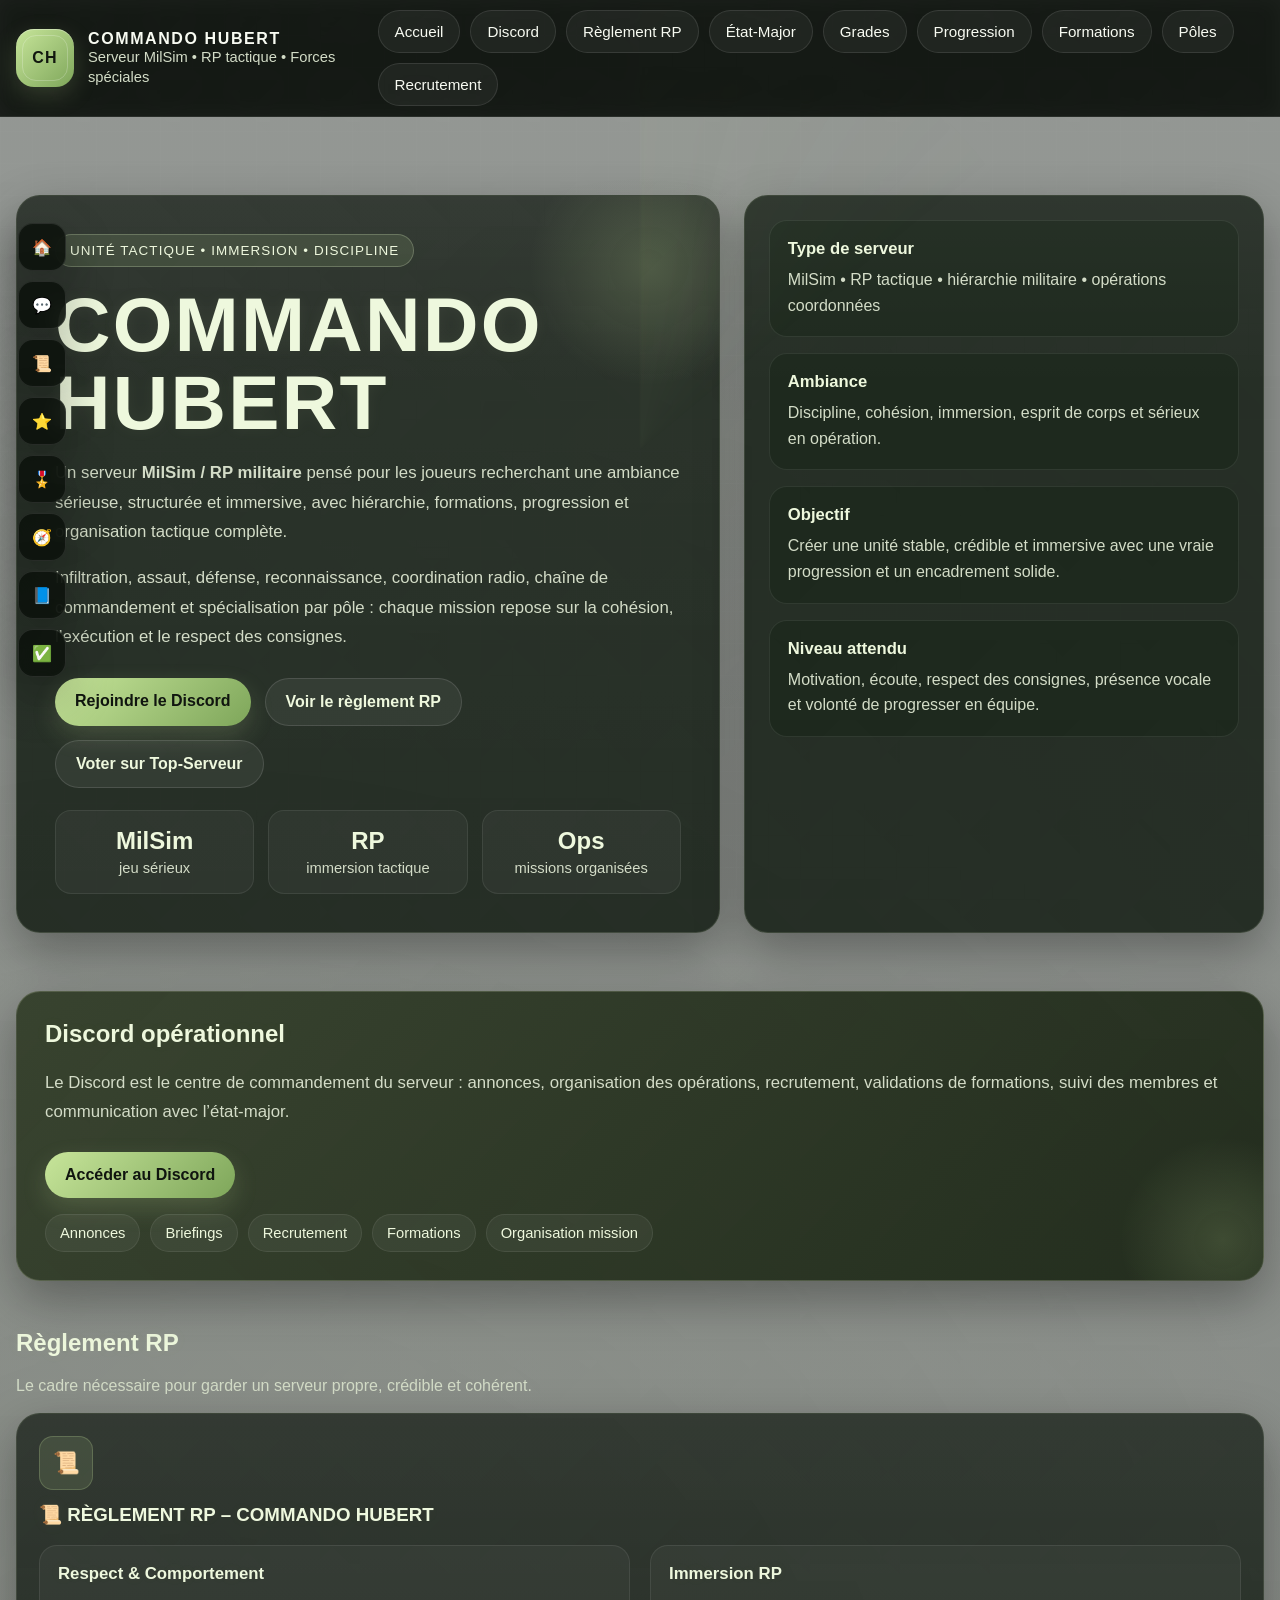
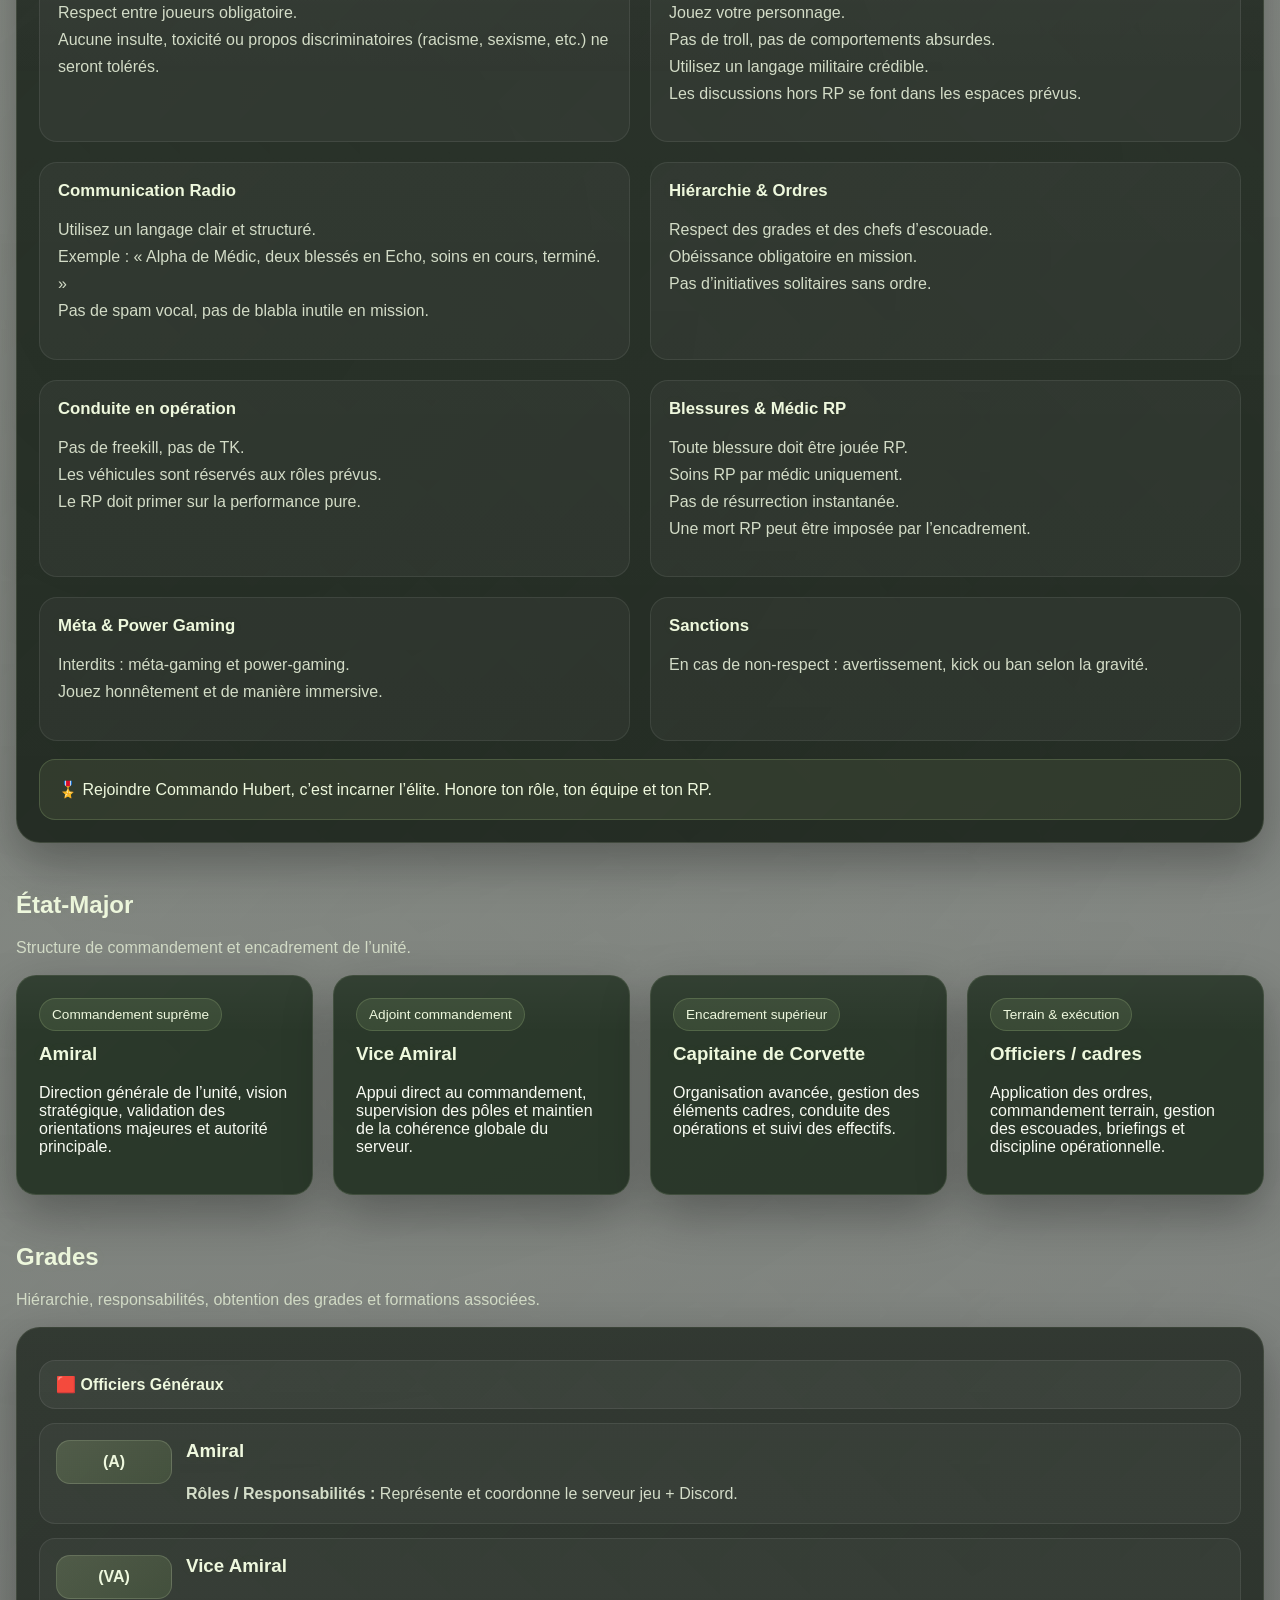
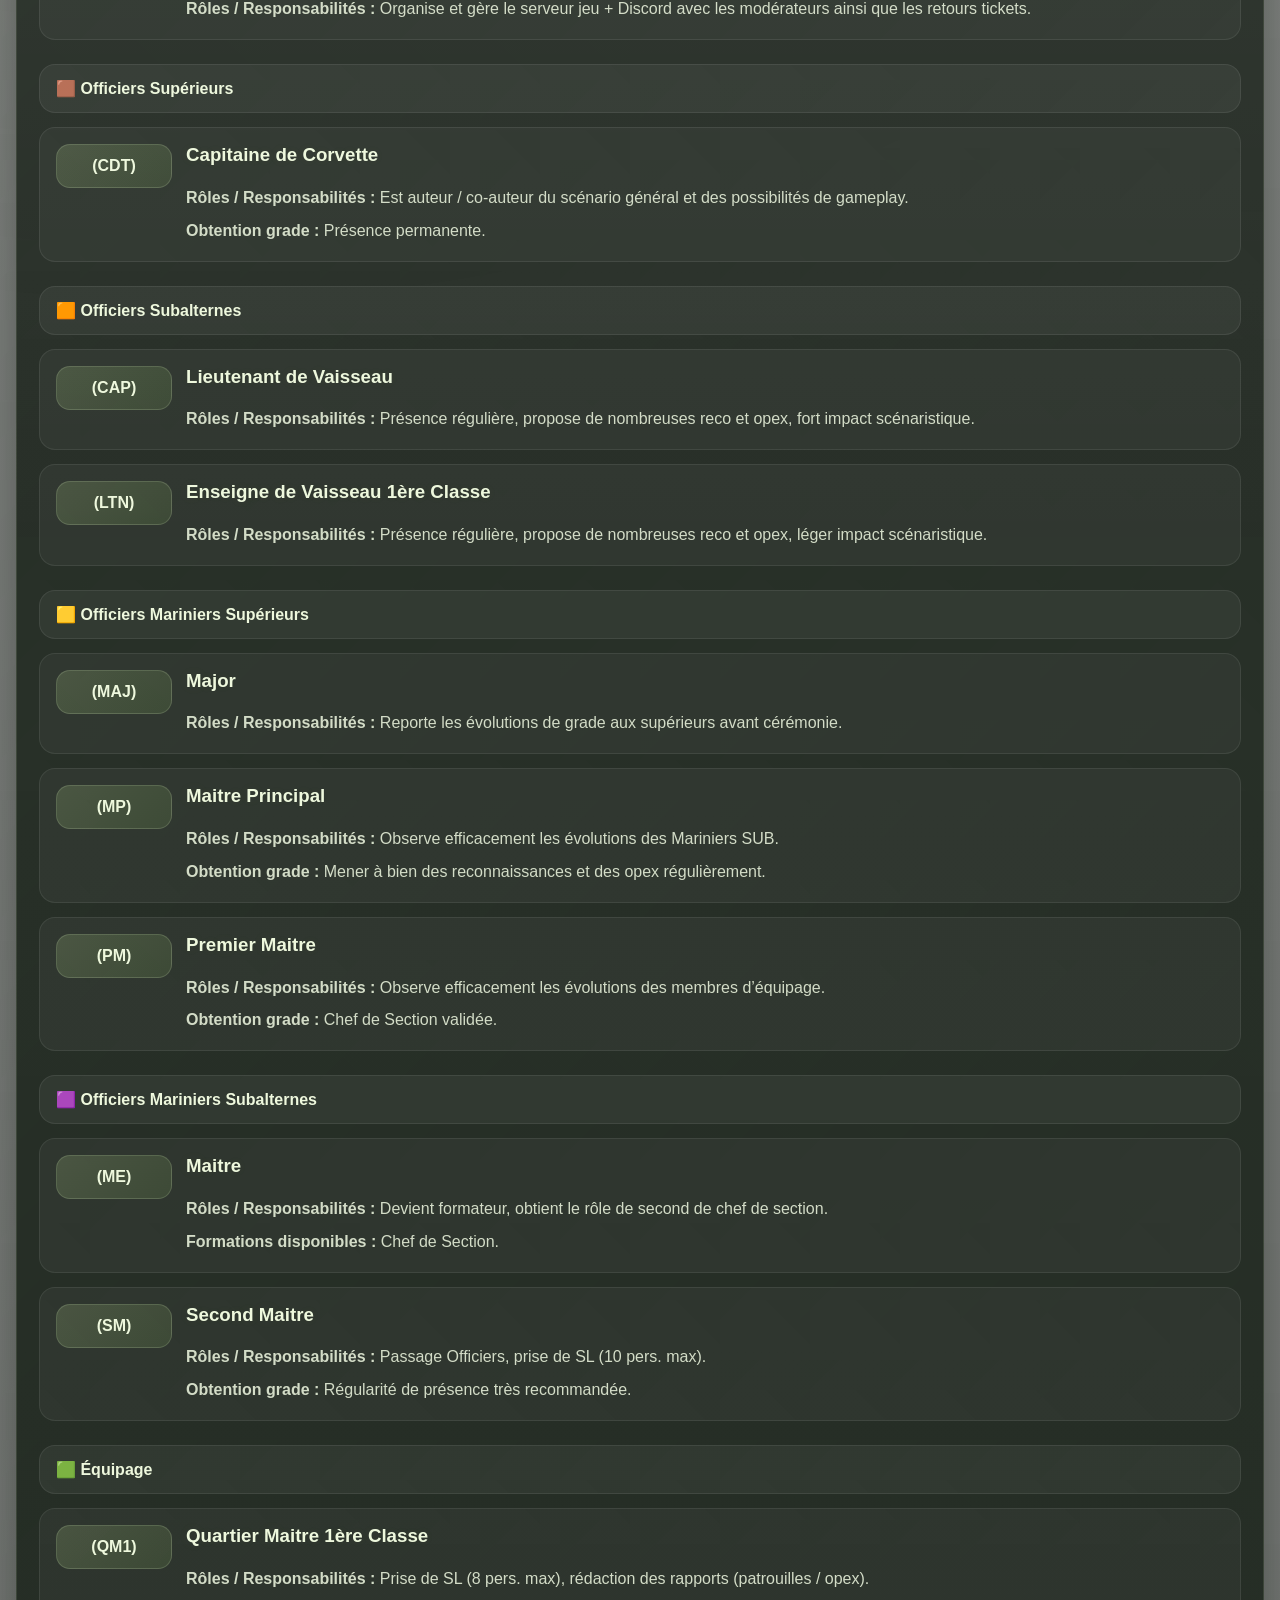
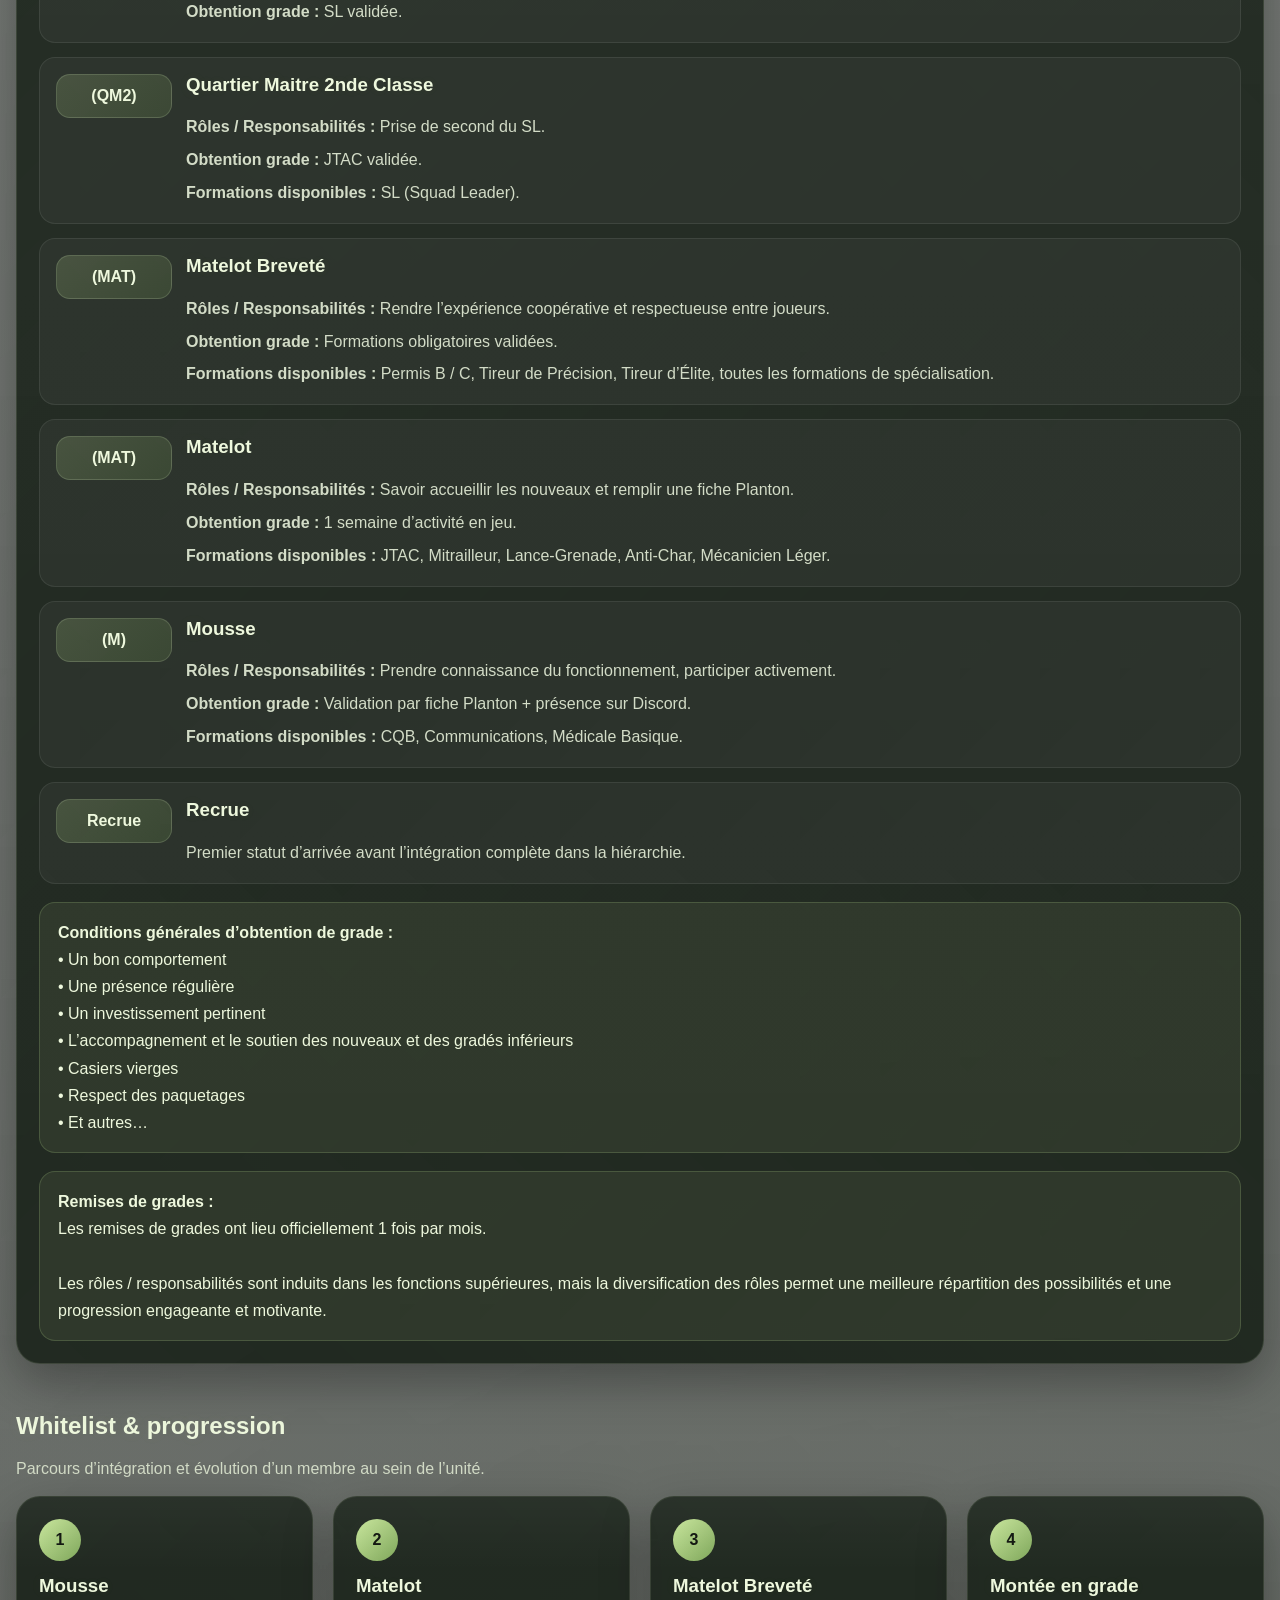
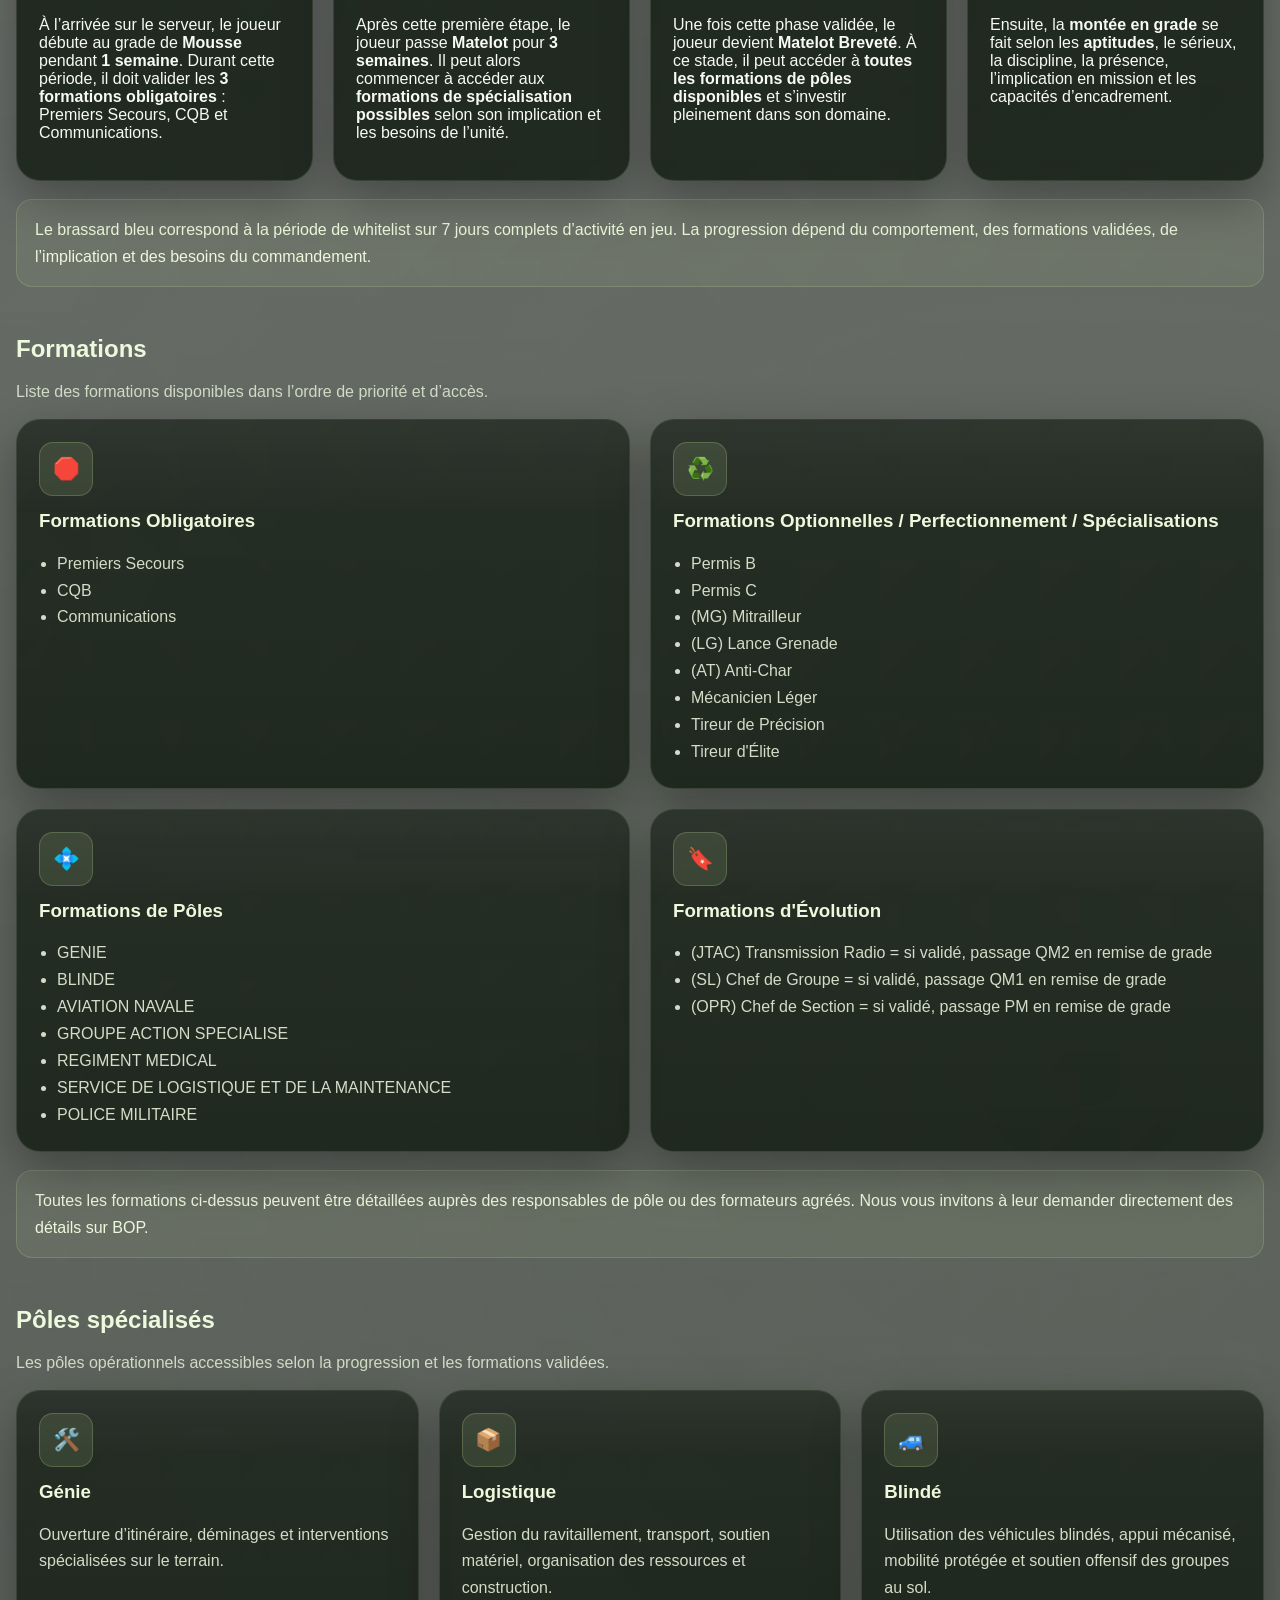
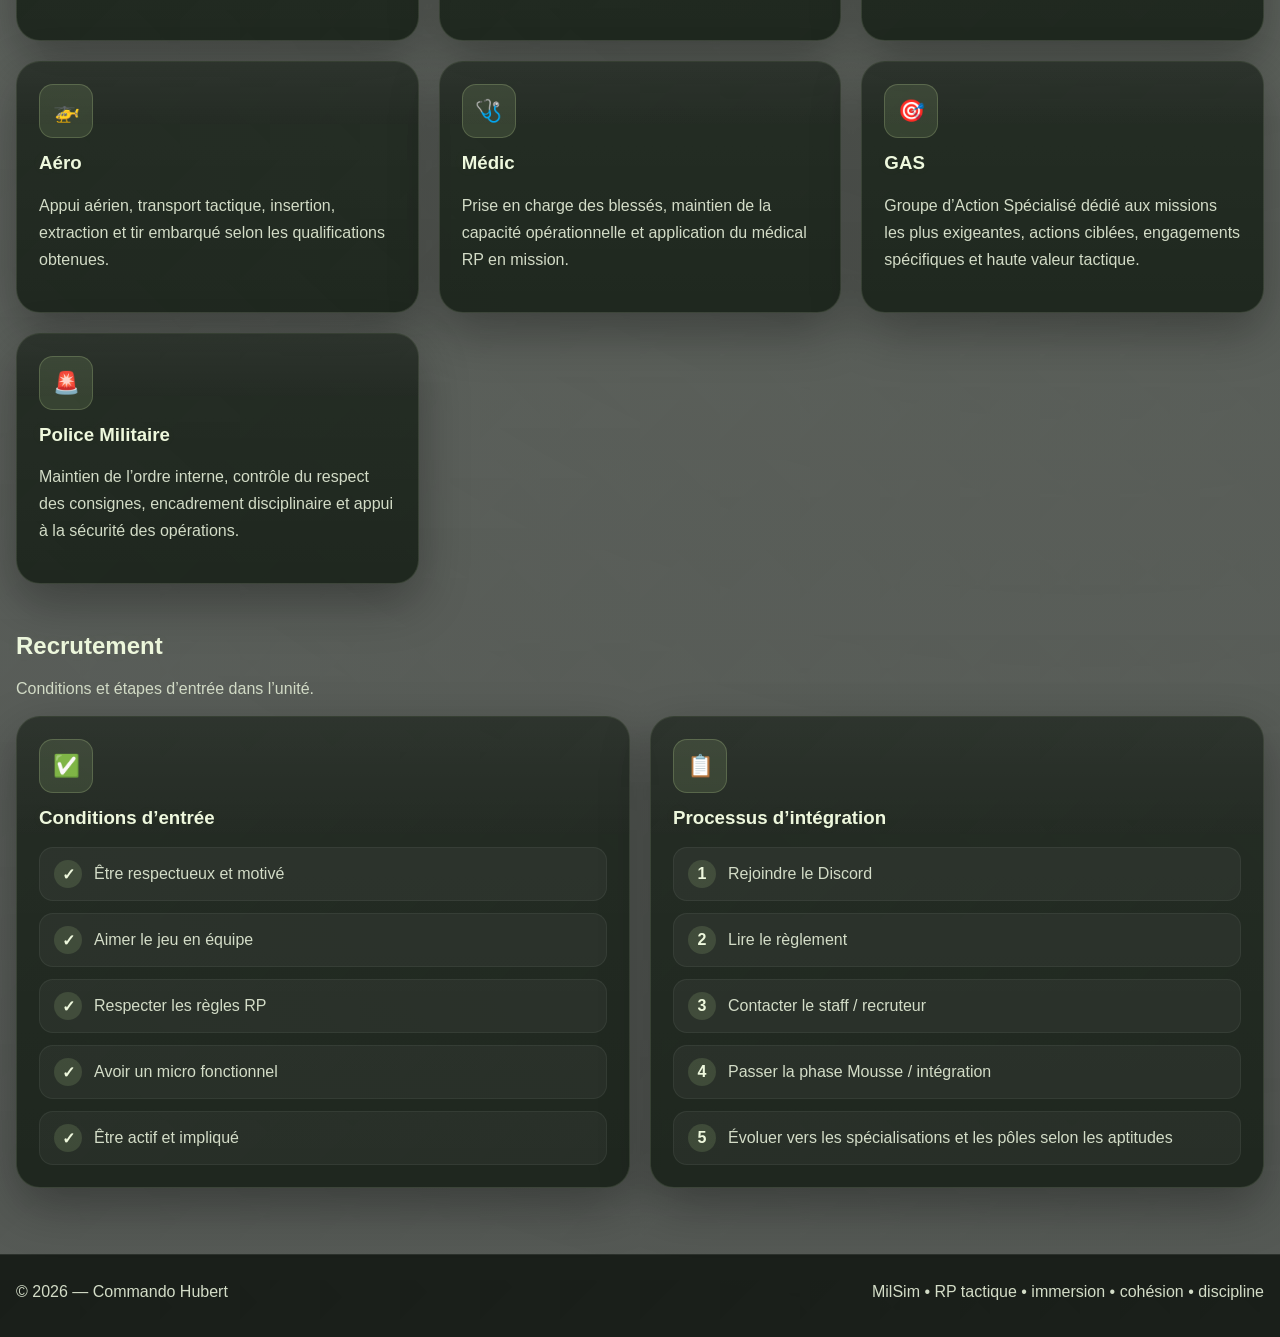
==== index.html @ bb5ddab0 "Update fmt.Println message from 'Hello' to 'Goodbye'" ====
<!DOCTYPE html>
<html lang="fr">
<head>
  <meta charset="UTF-8" />
  <meta name="viewport" content="width=device-width, initial-scale=1.0" />
  <title>Commando Hubert | Site officiel</title>
  <meta name="description" content="Serveur Commando Hubert - MilSim, RP tactique, hiérarchie, formations, recrutement et organisation tactique." />
  <style>
    :root{
      --bg:#101711;
      --bg-deep:#0a0f0a;
      --panel:rgba(24,34,24,.88);
      --panel-2:rgba(30,42,30,.94);
      --panel-3:rgba(38,52,38,.95);
      --line:rgba(231,245,205,.12);
      --line-strong:rgba(231,245,205,.24);
      --text:#f8fbf2;
      --muted:#d3dcc7;
      --accent:#c7e59a;
      --accent-2:#7ea65a;
      --accent-3:#eef8dd;
      --danger:#d97b7b;
      --shadow:0 18px 50px rgba(0,0,0,.32);
      --radius:24px;
      --max:1320px;
    }

    *{box-sizing:border-box}
    html{scroll-behavior:smooth}

    body{
      margin:0;
      font-family:Arial, Helvetica, sans-serif;
      color:var(--text);
      min-height:100vh;
      background:
        linear-gradient(rgba(22,30,22,.46), rgba(12,18,12,.70)),
        radial-gradient(circle at 15% 20%, rgba(210,230,180,.12), transparent 22%),
        radial-gradient(circle at 85% 80%, rgba(180,210,140,.10), transparent 25%),
        linear-gradient(135deg, rgba(255,255,255,.03) 25%, transparent 25%) 0 0/80px 80px,
        linear-gradient(225deg, rgba(255,255,255,.02) 25%, transparent 25%) 0 0/90px 90px,
        url("https://images.unsplash.com/photo-1516912481808-3406841bd33c?auto=format&fit=crop&w=1800&q=80") center/cover fixed;
      overflow-x:hidden;
    }

    body::before{
      content:"";
      position:fixed;
      inset:0;
      pointer-events:none;
      background:
        radial-gradient(circle at center, rgba(190,230,140,.05), transparent 36%),
        repeating-linear-gradient(
          0deg,
          rgba(255,255,255,.02) 0px,
          rgba(255,255,255,.02) 1px,
          transparent 1px,
          transparent 32px
        ),
        repeating-linear-gradient(
          90deg,
          rgba(255,255,255,.018) 0px,
          rgba(255,255,255,.018) 1px,
          transparent 1px,
          transparent 32px
        );
      mix-blend-mode:screen;
      opacity:.4;
    }

    body::after{
      content:"";
      position:fixed;
      width:900px;
      height:900px;
      left:50%;
      top:50%;
      transform:translate(-50%,-50%);
      pointer-events:none;
      border-radius:50%;
      background:conic-gradient(from 0deg, rgba(199,229,154,.14), transparent 16%, transparent 100%);
      animation:radar 12s linear infinite;
      filter:blur(1px);
      opacity:.22;
    }

    @keyframes radar{
      from{transform:translate(-50%,-50%) rotate(0deg)}
      to{transform:translate(-50%,-50%) rotate(360deg)}
    }

    @keyframes floatY{
      0%,100%{transform:translateY(0)}
      50%{transform:translateY(-4px)}
    }

    @keyframes pulseGlow{
      0%,100%{box-shadow:0 0 0 0 rgba(199,229,154,.18)}
      50%{box-shadow:0 0 0 10px rgba(199,229,154,0)}
    }

    .container{
      width:min(calc(100% - 32px), var(--max));
      margin:auto;
    }

    .topbar{
      position:sticky;
      top:0;
      z-index:1000;
      backdrop-filter:blur(10px);
      background:rgba(12,17,12,.88);
      border-bottom:1px solid rgba(255,255,255,.08);
    }

    .topbar-inner{
      display:flex;
      justify-content:space-between;
      align-items:center;
      gap:16px;
      min-height:78px;
      padding:10px 0;
      position:relative;
    }

    .brand{
      display:flex;
      align-items:center;
      gap:14px;
      text-decoration:none;
      color:var(--text);
      min-width:0;
    }

    .brand-mark{
      width:58px;
      height:58px;
      border-radius:18px;
      position:relative;
      display:grid;
      place-items:center;
      font-weight:900;
      letter-spacing:.08em;
      color:#11170f;
      background:linear-gradient(135deg, var(--accent), var(--accent-2));
      box-shadow:
        0 8px 24px rgba(199,229,154,.18),
        inset 0 1px 0 rgba(255,255,255,.32);
      flex-shrink:0;
    }

    .brand-mark::before{
      content:"";
      position:absolute;
      inset:6px;
      border:1px solid rgba(255,255,255,.22);
      border-radius:14px;
    }

    .brand-text strong{
      display:block;
      font-size:1rem;
      text-transform:uppercase;
      letter-spacing:.10em;
      line-height:1.2;
    }

    .brand-text span{
      color:var(--muted);
      font-size:.92rem;
      line-height:1.3;
      display:block;
    }

    .menu-toggle{
      display:none;
      width:56px;
      height:56px;
      border:none;
      border-radius:18px;
      background:rgba(255,255,255,.06);
      border:1px solid rgba(255,255,255,.12);
      cursor:pointer;
      padding:0;
      align-items:center;
      justify-content:center;
      flex-direction:column;
      gap:6px;
      transition:.25s ease;
    }

    .menu-toggle:hover{
      background:rgba(199,229,154,.12);
      border-color:rgba(231,245,205,.24);
    }

    .menu-toggle span{
      display:block;
      width:24px;
      height:2px;
      background:var(--accent-3);
      border-radius:999px;
      transition:.25s ease;
    }

    .menu-toggle.active span:nth-child(1){
      transform:translateY(8px) rotate(45deg);
    }

    .menu-toggle.active span:nth-child(2){
      opacity:0;
    }

    .menu-toggle.active span:nth-child(3){
      transform:translateY(-8px) rotate(-45deg);
    }

    .main-nav{
      display:flex;
      gap:10px;
      flex-wrap:wrap;
      align-items:center;
    }

    .main-nav a{
      text-decoration:none;
      color:var(--text);
      background:rgba(255,255,255,.05);
      border:1px solid rgba(255,255,255,.10);
      padding:12px 16px;
      border-radius:999px;
      transition:.25s ease;
      font-size:.95rem;
    }

    .main-nav a:hover{
      background:rgba(199,229,154,.15);
      border-color:rgba(231,245,205,.28);
      transform:translateY(-1px);
    }

    .quick-nav{
      position:fixed;
      left:18px;
      top:50%;
      transform:translateY(-50%);
      z-index:900;
      display:flex;
      flex-direction:column;
      gap:10px;
    }

    .quick-nav a{
      width:48px;
      height:48px;
      display:grid;
      place-items:center;
      border-radius:15px;
      text-decoration:none;
      color:var(--text);
      background:rgba(14,20,14,.88);
      border:1px solid rgba(255,255,255,.10);
      box-shadow:var(--shadow);
      transition:.25s;
      backdrop-filter:blur(10px);
    }

    .quick-nav a:hover{
      transform:translateX(4px);
      background:rgba(199,229,154,.16);
      border-color:rgba(231,245,205,.26);
    }

    .hero{
      padding:78px 0 34px;
      position:relative;
    }

    .hero-grid{
      display:grid;
      grid-template-columns:1.15fr .85fr;
      gap:24px;
      align-items:stretch;
    }

    .panel,
    .card,
    .staff-card,
    .step-box{
      position:relative;
      overflow:hidden;
      background:var(--panel);
      border:1px solid var(--line);
      border-radius:var(--radius);
      box-shadow:var(--shadow);
    }

    .panel::before,
    .card::before,
    .staff-card::before,
    .step-box::before{
      content:"";
      position:absolute;
      inset:0;
      pointer-events:none;
      background:linear-gradient(180deg, rgba(255,255,255,.04), transparent 26%);
    }

    .hero-main{
      padding:38px;
      background:
        linear-gradient(180deg, rgba(255,255,255,.025), rgba(255,255,255,0)),
        var(--panel);
    }

    .hero-main::after{
      content:"";
      position:absolute;
      width:260px;
      height:260px;
      right:-60px;
      top:-60px;
      border-radius:50%;
      background:radial-gradient(circle, rgba(199,229,154,.18), transparent 65%);
    }

    .hero-side{
      padding:24px;
      display:flex;
      flex-direction:column;
      gap:16px;
    }

    .eyebrow{
      display:inline-flex;
      align-items:center;
      gap:10px;
      padding:8px 14px;
      border-radius:999px;
      background:rgba(199,229,154,.12);
      border:1px solid rgba(231,245,205,.24);
      color:var(--accent-3);
      font-size:.84rem;
      letter-spacing:.08em;
      text-transform:uppercase;
    }

    h1,h2,h3,h4{
      margin-top:0;
      color:var(--accent-3);
      text-shadow:0 0 16px rgba(199,229,154,.06);
    }

    h1{
      font-size:clamp(2.6rem, 6vw, 4.8rem);
      line-height:1.02;
      margin:18px 0 16px;
      text-transform:uppercase;
      letter-spacing:.03em;
    }

    .lead{
      color:var(--muted);
      line-height:1.75;
      font-size:1.05rem;
      max-width:760px;
    }

    .hero-actions{
      display:flex;
      gap:14px;
      flex-wrap:wrap;
      margin-top:26px;
    }

    .btn{
      display:inline-block;
      padding:14px 20px;
      border-radius:999px;
      text-decoration:none;
      font-weight:700;
      transition:.25s ease;
    }

    .btn-primary{
      background:linear-gradient(135deg, var(--accent), var(--accent-2));
      color:#10150f;
      box-shadow:0 10px 24px rgba(199,229,154,.18);
    }

    .btn-primary:hover{
      transform:translateY(-2px);
      filter:brightness(1.04);
      box-shadow:0 14px 30px rgba(199,229,154,.26);
    }

    .btn-secondary{
      color:var(--accent-3);
      border:1px solid rgba(255,255,255,.12);
      background:rgba(255,255,255,.06);
    }

    .btn-secondary:hover{
      background:rgba(255,255,255,.10);
      border-color:var(--line-strong);
    }

    .info-box{
      background:var(--panel-2);
      border:1px solid rgba(255,255,255,.08);
      border-radius:18px;
      padding:18px;
      animation:floatY 5s ease-in-out infinite;
    }

    .info-box:nth-child(2){animation-delay:.6s}
    .info-box:nth-child(3){animation-delay:1.2s}
    .info-box:nth-child(4){animation-delay:1.8s}

    .info-box strong{
      display:block;
      margin-bottom:8px;
      color:var(--accent-3);
      font-size:1.04rem;
    }

    .info-box span{
      color:var(--muted);
      line-height:1.6;
    }

    .hero-stats{
      display:grid;
      grid-template-columns:repeat(3,1fr);
      gap:14px;
      margin-top:22px;
    }

    .stat{
      background:rgba(255,255,255,.04);
      border:1px solid rgba(255,255,255,.08);
      border-radius:16px;
      padding:16px;
      text-align:center;
    }

    .stat strong{
      display:block;
      font-size:1.5rem;
      color:var(--accent-3);
      margin-bottom:4px;
    }

    .stat span{
      color:var(--muted);
      font-size:.92rem;
    }

    section{
      padding:24px 0;
    }

    .section-head{
      display:flex;
      justify-content:space-between;
      align-items:flex-end;
      gap:16px;
      margin-bottom:18px;
      flex-wrap:wrap;
    }

    .section-head p{
      color:var(--muted);
      margin:0;
    }

    .grid-2{
      display:grid;
      grid-template-columns:repeat(2,1fr);
      gap:20px;
    }

    .grid-3{
      display:grid;
      grid-template-columns:repeat(3,1fr);
      gap:20px;
    }

    .grid-4{
      display:grid;
      grid-template-columns:repeat(4,1fr);
      gap:20px;
    }

    .card{
      padding:22px;
      transition:.25s ease;
      background:
        linear-gradient(180deg, rgba(255,255,255,.025), rgba(255,255,255,0)),
        var(--panel);
    }

    .card:hover,
    .staff-card:hover,
    .step-box:hover{
      transform:translateY(-4px);
      border-color:var(--line-strong);
      box-shadow:0 26px 50px rgba(0,0,0,.42);
    }

    .icon{
      width:54px;
      height:54px;
      border-radius:14px;
      display:grid;
      place-items:center;
      background:rgba(199,229,154,.12);
      border:1px solid rgba(199,229,154,.22);
      font-size:1.35rem;
      margin-bottom:14px;
    }

    .card p,
    .card li,
    .timeline-item p,
    .rule-block p{
      color:var(--muted);
      line-height:1.68;
    }

    .timeline-item p{
      margin:6px 0 0;
    }

    .list{
      margin:0;
      padding-left:18px;
      line-height:1.8;
    }

    .discord-banner{
      position:relative;
      overflow:hidden;
      padding:28px;
      border-radius:24px;
      background:
        linear-gradient(135deg, rgba(199,229,154,.20), rgba(126,166,90,.14)),
        rgba(14,20,14,.94);
      border:1px solid rgba(231,245,205,.18);
      box-shadow:var(--shadow);
    }

    .discord-banner::after{
      content:"";
      position:absolute;
      right:-70px;
      bottom:-70px;
      width:220px;
      height:220px;
      border-radius:50%;
      background:radial-gradient(circle, rgba(199,229,154,.16), transparent 66%);
    }

    .discord-grid{
      display:grid;
      grid-template-columns:1fr;
      gap:20px;
      align-items:stretch;
    }

    .tag-wrap{
      display:flex;
      flex-wrap:wrap;
      gap:10px;
      margin-top:16px;
    }

    .tag{
      padding:10px 14px;
      border-radius:999px;
      background:rgba(255,255,255,.05);
      border:1px solid rgba(255,255,255,.08);
      color:var(--accent-3);
      font-size:.92rem;
    }

    .rule-grid{
      display:grid;
      grid-template-columns:repeat(2,1fr);
      gap:20px;
    }

    .rule-block{
      padding:18px;
      border-radius:18px;
      background:rgba(255,255,255,.04);
      border:1px solid rgba(255,255,255,.08);
    }

    .rule-block h4{
      margin-bottom:10px;
      font-size:1.05rem;
    }

    .staff-card{
      padding:22px;
      border-radius:20px;
      background:var(--panel-3);
      transition:.25s ease;
    }

    .staff-role{
      display:inline-block;
      padding:8px 12px;
      border-radius:999px;
      background:rgba(199,229,154,.10);
      border:1px solid rgba(199,229,154,.18);
      color:var(--accent-3);
      font-size:.85rem;
      margin-bottom:12px;
    }

    .timeline{
      display:grid;
      gap:14px;
    }

    .timeline-category{
      margin-top:10px;
      padding:14px 16px;
      border-radius:16px;
      background:rgba(255,255,255,.05);
      border:1px solid rgba(255,255,255,.08);
      font-size:1rem;
      color:var(--accent-3);
      font-weight:700;
    }

    .timeline-item{
      display:flex;
      gap:14px;
      align-items:flex-start;
      padding:16px;
      border-radius:16px;
      background:rgba(255,255,255,.04);
      border:1px solid rgba(255,255,255,.08);
    }

    .rank{
      min-width:116px;
      text-align:center;
      padding:12px;
      border-radius:14px;
      background:linear-gradient(135deg, rgba(199,229,154,.18), rgba(126,166,90,.18));
      color:var(--accent-3);
      font-weight:700;
      border:1px solid rgba(231,245,205,.16);
      flex-shrink:0;
    }

    .progress-grid{
      display:grid;
      grid-template-columns:repeat(4,1fr);
      gap:20px;
    }

    .step-box{
      padding:22px;
      transition:.25s ease;
    }

    .step-number{
      width:42px;
      height:42px;
      display:grid;
      place-items:center;
      border-radius:50%;
      background:linear-gradient(135deg, var(--accent), var(--accent-2));
      color:#10150f;
      font-weight:900;
      margin-bottom:14px;
    }

    .recruit-grid{
      display:grid;
      grid-template-columns:1fr 1fr;
      gap:20px;
    }

    .check-list{
      display:grid;
      gap:12px;
      margin-top:10px;
    }

    .check{
      display:flex;
      align-items:center;
      gap:12px;
      padding:12px 14px;
      border-radius:14px;
      background:rgba(255,255,255,.04);
      border:1px solid rgba(255,255,255,.06);
      color:var(--muted);
    }

    .check span{
      width:28px;
      height:28px;
      border-radius:50%;
      display:grid;
      place-items:center;
      background:rgba(199,229,154,.14);
      color:var(--accent-3);
      font-weight:700;
      flex-shrink:0;
    }

    .note-box{
      margin-top:18px;
      padding:16px 18px;
      border-radius:16px;
      background:rgba(199,229,154,.08);
      border:1px solid rgba(199,229,154,.18);
      color:var(--accent-3);
      line-height:1.7;
    }

    .footer{
      margin-top:42px;
      padding:28px 0 36px;
      border-top:1px solid rgba(255,255,255,.08);
      background:rgba(10,15,10,.78);
    }

    .footer-inner{
      display:flex;
      justify-content:space-between;
      gap:16px;
      flex-wrap:wrap;
      color:var(--muted);
    }

    @media (max-width:1180px){
      .quick-nav{display:none}
    }

    @media (max-width:980px){
      .hero-grid,
      .grid-2,
      .grid-3,
      .grid-4,
      .rule-grid,
      .progress-grid,
      .recruit-grid{
        grid-template-columns:1fr;
      }

      .hero-stats{
        grid-template-columns:1fr;
      }
    }

    @media (max-width:768px){
      .menu-toggle{
        display:flex;
      }

      .main-nav{
        display:none;
        position:absolute;
        top:calc(100% + 10px);
        left:0;
        right:0;
        flex-direction:column;
        align-items:stretch;
        gap:10px;
        padding:14px;
        background:rgba(8,12,8,.97);
        border:1px solid rgba(255,255,255,.10);
        border-radius:22px;
        box-shadow:var(--shadow);
      }

      .main-nav.open{
        display:flex;
      }

      .main-nav a{
        width:100%;
        text-align:left;
        border-radius:18px;
        padding:16px 18px;
      }

      .brand-text span{
        display:none;
      }

      .brand-text strong{
        font-size:.92rem;
      }

      .hero{
        padding:48px 0 20px;
      }

      .hero-main,
      .hero-side,
      .card,
      .discord-banner,
      .staff-card,
      .step-box{
        padding:18px;
      }

      h1{
        font-size:2rem;
        line-height:1.05;
      }

      h2{
        font-size:1.5rem;
      }

      h3{
        font-size:1.1rem;
      }

      .lead{
        font-size:.98rem;
        line-height:1.65;
      }

      .hero-actions{
        flex-direction:column;
        align-items:stretch;
      }

      .btn{
        width:100%;
        text-align:center;
      }

      .timeline-item,
      .check{
        flex-direction:column;
        align-items:flex-start;
      }

      .rank{
        min-width:auto;
        width:auto;
      }

      .section-head{
        align-items:flex-start;
        margin-bottom:14px;
      }

      section{
        padding:18px 0;
      }

      .container{
        width:min(calc(100% - 20px), var(--max));
      }
    }

    @media (max-width:480px){
      h1{
        font-size:1.8rem;
      }

      .hero-main,
      .hero-side,
      .card,
      .staff-card,
      .step-box{
        padding:16px;
      }

      .main-nav{
        padding:12px;
      }

      .main-nav a{
        font-size:.95rem;
        padding:13px 14px;
      }

      .brand-mark{
        width:50px;
        height:50px;
        border-radius:16px;
      }
    }
  </style>
</head>
<body>

  <div class="quick-nav">
    <a href="#accueil" title="Accueil">🏠</a>
    <a href="#discord" title="Discord">💬</a>
    <a href="#rp" title="Règlement RP">📜</a>
    <a href="#etat-major" title="État-Major">⭐</a>
    <a href="#grades" title="Grades">🎖️</a>
    <a href="#progression" title="Progression">🧭</a>
    <a href="#formations" title="Formations">📘</a>
    <a href="#recrutement" title="Recrutement">✅</a>
  </div>

  <header class="topbar">
    <div class="container topbar-inner">
      <a href="#accueil" class="brand">
        <div class="brand-mark">CH</div>
        <div class="brand-text">
          <strong>Commando Hubert</strong>
          <span>Serveur MilSim • RP tactique • Forces spéciales</span>
        </div>
      </a>

      <button class="menu-toggle" id="menuToggle" aria-label="Ouvrir le menu" aria-expanded="false">
        <span></span>
        <span></span>
        <span></span>
      </button>

      <nav class="main-nav" id="mobileMenu">
        <a href="#accueil">Accueil</a>
        <a href="#discord">Discord</a>
        <a href="#rp">Règlement RP</a>
        <a href="#etat-major">État-Major</a>
        <a href="#grades">Grades</a>
        <a href="#progression">Progression</a>
        <a href="#formations">Formations</a>
        <a href="#poles">Pôles</a>
        <a href="#recrutement">Recrutement</a>
      </nav>
    </div>
  </header>

  <main>
    <section class="hero" id="accueil">
      <div class="container hero-grid">
        <div class="panel hero-main">
          <span class="eyebrow">unité tactique • immersion • discipline</span>
          <h1>Commando Hubert</h1>

          <p class="lead">
            Un serveur <strong>MilSim / RP militaire</strong> pensé pour les joueurs recherchant une ambiance
            sérieuse, structurée et immersive, avec hiérarchie, formations, progression et organisation tactique complète.
          </p>

          <p class="lead">
            Infiltration, assaut, défense, reconnaissance, coordination radio, chaîne de commandement et
            spécialisation par pôle : chaque mission repose sur la cohésion, l’exécution et le respect des consignes.
          </p>

          <div class="hero-actions">
            <a href="https://discord.gg/4szYdWtHMH" target="_blank" class="btn btn-primary">Rejoindre le Discord</a>
            <a href="#rp" class="btn btn-secondary">Voir le règlement RP</a>
			<a href="https://top-serveurs.net/arma-reforger/vote/fr-commando-hubert-rp-ops" class="btn btn-secondary">Voter sur Top-Serveur</a>
          </div>

          <div class="hero-stats">
            <div class="stat">
              <strong>MilSim</strong>
              <span>jeu sérieux</span>
            </div>
            <div class="stat">
              <strong>RP</strong>
              <span>immersion tactique</span>
            </div>
            <div class="stat">
              <strong>Ops</strong>
              <span>missions organisées</span>
            </div>
          </div>
        </div>

        <div class="panel hero-side">
          <div class="info-box">
            <strong>Type de serveur</strong>
            <span>MilSim • RP tactique • hiérarchie militaire • opérations coordonnées</span>
          </div>

          <div class="info-box">
            <strong>Ambiance</strong>
            <span>Discipline, cohésion, immersion, esprit de corps et sérieux en opération.</span>
          </div>

          <div class="info-box">
            <strong>Objectif</strong>
            <span>Créer une unité stable, crédible et immersive avec une vraie progression et un encadrement solide.</span>
          </div>

          <div class="info-box">
            <strong>Niveau attendu</strong>
            <span>Motivation, écoute, respect des consignes, présence vocale et volonté de progresser en équipe.</span>
          </div>
        </div>
      </div>
    </section>

    <section id="discord">
      <div class="container">
        <div class="discord-banner">
          <div class="discord-grid">
            <div>
              <h2>Discord opérationnel</h2>
              <p class="lead" style="max-width:none;">
                Le Discord est le centre de commandement du serveur : annonces, organisation des opérations,
                recrutement, validations de formations, suivi des membres et communication avec l’état-major.
              </p>

              <div class="hero-actions">
                <a href="https://discord.gg/4szYdWtHMH" target="_blank" class="btn btn-primary">Accéder au Discord</a>
              </div>

              <div class="tag-wrap">
                <span class="tag">Annonces</span>
                <span class="tag">Briefings</span>
                <span class="tag">Recrutement</span>
                <span class="tag">Formations</span>
                <span class="tag">Organisation mission</span>
              </div>
            </div>
          </div>
        </div>
      </div>
    </section>

    <section id="rp">
      <div class="container">
        <div class="section-head">
          <div>
            <h2>Règlement RP</h2>
            <p>Le cadre nécessaire pour garder un serveur propre, crédible et cohérent.</p>
          </div>
        </div>

        <article class="card">
          <div class="icon">📜</div>
          <h3>📜 RÈGLEMENT RP – COMMANDO HUBERT</h3>

          <div class="rule-grid">
            <div class="rule-block">
              <h4>Respect & Comportement</h4>
              <p>Respect entre joueurs obligatoire.<br>Aucune insulte, toxicité ou propos discriminatoires (racisme, sexisme, etc.) ne seront tolérés.</p>
            </div>

            <div class="rule-block">
              <h4>Immersion RP</h4>
              <p>Jouez votre personnage.<br>Pas de troll, pas de comportements absurdes.<br>Utilisez un langage militaire crédible.<br>Les discussions hors RP se font dans les espaces prévus.</p>
            </div>

            <div class="rule-block">
              <h4>Communication Radio</h4>
              <p>Utilisez un langage clair et structuré.<br>Exemple : « Alpha de Médic, deux blessés en Echo, soins en cours, terminé. »<br>Pas de spam vocal, pas de blabla inutile en mission.</p>
            </div>

            <div class="rule-block">
              <h4>Hiérarchie & Ordres</h4>
              <p>Respect des grades et des chefs d’escouade.<br>Obéissance obligatoire en mission.<br>Pas d’initiatives solitaires sans ordre.</p>
            </div>

            <div class="rule-block">
              <h4>Conduite en opération</h4>
              <p>Pas de freekill, pas de TK.<br>Les véhicules sont réservés aux rôles prévus.<br>Le RP doit primer sur la performance pure.</p>
            </div>

            <div class="rule-block">
              <h4>Blessures & Médic RP</h4>
              <p>Toute blessure doit être jouée RP.<br>Soins RP par médic uniquement.<br>Pas de résurrection instantanée.<br>Une mort RP peut être imposée par l’encadrement.</p>
            </div>

            <div class="rule-block">
              <h4>Méta & Power Gaming</h4>
              <p>Interdits : méta-gaming et power-gaming.<br>Jouez honnêtement et de manière immersive.</p>
            </div>

            <div class="rule-block">
              <h4>Sanctions</h4>
              <p>En cas de non-respect : avertissement, kick ou ban selon la gravité.</p>
            </div>
          </div>

          <div class="note-box">
            🎖️ Rejoindre Commando Hubert, c’est incarner l’élite. Honore ton rôle, ton équipe et ton RP.
          </div>
        </article>
      </div>
    </section>

    <section id="etat-major">
      <div class="container">
        <div class="section-head">
          <div>
            <h2>État-Major</h2>
            <p>Structure de commandement et encadrement de l’unité.</p>
          </div>
        </div>

        <div class="grid-4">
          <div class="staff-card">
            <div class="staff-role">Commandement suprême</div>
            <h3>Amiral</h3>
            <p>Direction générale de l’unité, vision stratégique, validation des orientations majeures et autorité principale.</p>
          </div>

          <div class="staff-card">
            <div class="staff-role">Adjoint commandement</div>
            <h3>Vice Amiral</h3>
            <p>Appui direct au commandement, supervision des pôles et maintien de la cohérence globale du serveur.</p>
          </div>

          <div class="staff-card">
            <div class="staff-role">Encadrement supérieur</div>
            <h3>Capitaine de Corvette</h3>
            <p>Organisation avancée, gestion des éléments cadres, conduite des opérations et suivi des effectifs.</p>
          </div>

          <div class="staff-card">
            <div class="staff-role">Terrain & exécution</div>
            <h3>Officiers / cadres</h3>
            <p>Application des ordres, commandement terrain, gestion des escouades, briefings et discipline opérationnelle.</p>
          </div>
        </div>
      </div>
    </section>

    <section id="grades">
      <div class="container">
        <div class="section-head">
          <div>
            <h2>Grades</h2>
            <p>Hiérarchie, responsabilités, obtention des grades et formations associées.</p>
          </div>
        </div>

        <article class="card">
          <div class="timeline">
            <div class="timeline-category">🟥 Officiers Généraux</div>

            <div class="timeline-item">
              <div class="rank">(A)</div>
              <div>
                <h3>Amiral</h3>
                <p><strong>Rôles / Responsabilités :</strong> Représente et coordonne le serveur jeu + Discord.</p>
              </div>
            </div>

            <div class="timeline-item">
              <div class="rank">(VA)</div>
              <div>
                <h3>Vice Amiral</h3>
                <p><strong>Rôles / Responsabilités :</strong> Organise et gère le serveur jeu + Discord avec les modérateurs ainsi que les retours tickets.</p>
              </div>
            </div>

            <div class="timeline-category">🟫 Officiers Supérieurs</div>

            <div class="timeline-item">
              <div class="rank">(CDT)</div>
              <div>
                <h3>Capitaine de Corvette</h3>
                <p><strong>Rôles / Responsabilités :</strong> Est auteur / co-auteur du scénario général et des possibilités de gameplay.</p>
                <p><strong>Obtention grade :</strong> Présence permanente.</p>
              </div>
            </div>

            <div class="timeline-category">🟧 Officiers Subalternes</div>

            <div class="timeline-item">
              <div class="rank">(CAP)</div>
              <div>
                <h3>Lieutenant de Vaisseau</h3>
                <p><strong>Rôles / Responsabilités :</strong> Présence régulière, propose de nombreuses reco et opex, fort impact scénaristique.</p>
              </div>
            </div>

            <div class="timeline-item">
              <div class="rank">(LTN)</div>
              <div>
                <h3>Enseigne de Vaisseau 1ère Classe</h3>
                <p><strong>Rôles / Responsabilités :</strong> Présence régulière, propose de nombreuses reco et opex, léger impact scénaristique.</p>
              </div>
            </div>

            <div class="timeline-category">🟨 Officiers Mariniers Supérieurs</div>

            <div class="timeline-item">
              <div class="rank">(MAJ)</div>
              <div>
                <h3>Major</h3>
                <p><strong>Rôles / Responsabilités :</strong> Reporte les évolutions de grade aux supérieurs avant cérémonie.</p>
              </div>
            </div>

            <div class="timeline-item">
              <div class="rank">(MP)</div>
              <div>
                <h3>Maitre Principal</h3>
                <p><strong>Rôles / Responsabilités :</strong> Observe efficacement les évolutions des Mariniers SUB.</p>
                <p><strong>Obtention grade :</strong> Mener à bien des reconnaissances et des opex régulièrement.</p>
              </div>
            </div>

            <div class="timeline-item">
              <div class="rank">(PM)</div>
              <div>
                <h3>Premier Maitre</h3>
                <p><strong>Rôles / Responsabilités :</strong> Observe efficacement les évolutions des membres d’équipage.</p>
                <p><strong>Obtention grade :</strong> Chef de Section validée.</p>
              </div>
            </div>

            <div class="timeline-category">🟪 Officiers Mariniers Subalternes</div>

            <div class="timeline-item">
              <div class="rank">(ME)</div>
              <div>
                <h3>Maitre</h3>
                <p><strong>Rôles / Responsabilités :</strong> Devient formateur, obtient le rôle de second de chef de section.</p>
                <p><strong>Formations disponibles :</strong> Chef de Section.</p>
              </div>
            </div>

            <div class="timeline-item">
              <div class="rank">(SM)</div>
              <div>
                <h3>Second Maitre</h3>
                <p><strong>Rôles / Responsabilités :</strong> Passage Officiers, prise de SL (10 pers. max).</p>
                <p><strong>Obtention grade :</strong> Régularité de présence très recommandée.</p>
              </div>
            </div>

            <div class="timeline-category">🟩 Équipage</div>

            <div class="timeline-item">
              <div class="rank">(QM1)</div>
              <div>
                <h3>Quartier Maitre 1ère Classe</h3>
                <p><strong>Rôles / Responsabilités :</strong> Prise de SL (8 pers. max), rédaction des rapports (patrouilles / opex).</p>
                <p><strong>Obtention grade :</strong> SL validée.</p>
              </div>
            </div>

            <div class="timeline-item">
              <div class="rank">(QM2)</div>
              <div>
                <h3>Quartier Maitre 2nde Classe</h3>
                <p><strong>Rôles / Responsabilités :</strong> Prise de second du SL.</p>
                <p><strong>Obtention grade :</strong> JTAC validée.</p>
                <p><strong>Formations disponibles :</strong> SL (Squad Leader).</p>
              </div>
            </div>

            <div class="timeline-item">
              <div class="rank">(MAT)</div>
              <div>
                <h3>Matelot Breveté</h3>
                <p><strong>Rôles / Responsabilités :</strong> Rendre l’expérience coopérative et respectueuse entre joueurs.</p>
                <p><strong>Obtention grade :</strong> Formations obligatoires validées.</p>
                <p><strong>Formations disponibles :</strong> Permis B / C, Tireur de Précision, Tireur d’Élite, toutes les formations de spécialisation.</p>
              </div>
            </div>

            <div class="timeline-item">
              <div class="rank">(MAT)</div>
              <div>
                <h3>Matelot</h3>
                <p><strong>Rôles / Responsabilités :</strong> Savoir accueillir les nouveaux et remplir une fiche Planton.</p>
                <p><strong>Obtention grade :</strong> 1 semaine d’activité en jeu.</p>
                <p><strong>Formations disponibles :</strong> JTAC, Mitrailleur, Lance-Grenade, Anti-Char, Mécanicien Léger.</p>
              </div>
            </div>

            <div class="timeline-item">
              <div class="rank">(M)</div>
              <div>
                <h3>Mousse</h3>
                <p><strong>Rôles / Responsabilités :</strong> Prendre connaissance du fonctionnement, participer activement.</p>
                <p><strong>Obtention grade :</strong> Validation par fiche Planton + présence sur Discord.</p>
                <p><strong>Formations disponibles :</strong> CQB, Communications, Médicale Basique.</p>
              </div>
            </div>

            <div class="timeline-item">
              <div class="rank">Recrue</div>
              <div>
                <h3>Recrue</h3>
                <p>Premier statut d’arrivée avant l’intégration complète dans la hiérarchie.</p>
              </div>
            </div>
          </div>

          <div class="note-box">
            <strong>Conditions générales d’obtention de grade :</strong><br>
            • Un bon comportement<br>
            • Une présence régulière<br>
            • Un investissement pertinent<br>
            • L’accompagnement et le soutien des nouveaux et des gradés inférieurs<br>
            • Casiers vierges<br>
            • Respect des paquetages<br>
            • Et autres…
          </div>

          <div class="note-box">
            <strong>Remises de grades :</strong><br>
            Les remises de grades ont lieu officiellement 1 fois par mois.<br><br>
            Les rôles / responsabilités sont induits dans les fonctions supérieures, mais la diversification des rôles permet une meilleure répartition des possibilités et une progression engageante et motivante.
          </div>
        </article>
      </div>
    </section>

    <section id="progression">
      <div class="container">
        <div class="section-head">
          <div>
            <h2>Whitelist & progression</h2>
            <p>Parcours d’intégration et évolution d’un membre au sein de l’unité.</p>
          </div>
        </div>

        <div class="progress-grid">
          <div class="step-box">
            <div class="step-number">1</div>
            <h3>Mousse</h3>
            <p>À l’arrivée sur le serveur, le joueur débute au grade de <strong>Mousse</strong> pendant <strong>1 semaine</strong>. Durant cette période, il doit valider les <strong>3 formations obligatoires</strong> : Premiers Secours, CQB et Communications.</p>
          </div>

          <div class="step-box">
            <div class="step-number">2</div>
            <h3>Matelot</h3>
            <p>Après cette première étape, le joueur passe <strong>Matelot</strong> pour <strong>3 semaines</strong>. Il peut alors commencer à accéder aux <strong>formations de spécialisation possibles</strong> selon son implication et les besoins de l’unité.</p>
          </div>

          <div class="step-box">
            <div class="step-number">3</div>
            <h3>Matelot Breveté</h3>
            <p>Une fois cette phase validée, le joueur devient <strong>Matelot Breveté</strong>. À ce stade, il peut accéder à <strong>toutes les formations de pôles disponibles</strong> et s’investir pleinement dans son domaine.</p>
          </div>

          <div class="step-box">
            <div class="step-number">4</div>
            <h3>Montée en grade</h3>
            <p>Ensuite, la <strong>montée en grade</strong> se fait selon les <strong>aptitudes</strong>, le sérieux, la discipline, la présence, l’implication en mission et les capacités d’encadrement.</p>
          </div>
        </div>

        <div class="note-box">
          Le brassard bleu correspond à la période de whitelist sur 7 jours complets d’activité en jeu. La progression dépend du comportement, des formations validées, de l’implication et des besoins du commandement.
        </div>
      </div>
    </section>

    <section id="formations">
      <div class="container">
        <div class="section-head">
          <div>
            <h2>Formations</h2>
            <p>Liste des formations disponibles dans l’ordre de priorité et d’accès.</p>
          </div>
        </div>

        <div class="grid-2">
          <article class="card">
            <div class="icon">🛑</div>
            <h3>Formations Obligatoires</h3>
            <ul class="list">
              <li>Premiers Secours</li>
              <li>CQB</li>
              <li>Communications</li>
            </ul>
          </article>

          <article class="card">
            <div class="icon">♻️</div>
            <h3>Formations Optionnelles / Perfectionnement / Spécialisations</h3>
            <ul class="list">
              <li>Permis B</li>
              <li>Permis C</li>
              <li>(MG) Mitrailleur</li>
              <li>(LG) Lance Grenade</li>
              <li>(AT) Anti-Char</li>
              <li>Mécanicien Léger</li>
              <li>Tireur de Précision</li>
              <li>Tireur d'Élite</li>
            </ul>
          </article>

          <article class="card">
            <div class="icon">💠</div>
            <h3>Formations de Pôles</h3>
            <ul class="list">
              <li>GENIE</li>
              <li>BLINDE</li>
              <li>AVIATION NAVALE</li>
              <li>GROUPE ACTION SPECIALISE</li>
              <li>REGIMENT MEDICAL</li>
              <li>SERVICE DE LOGISTIQUE ET DE LA MAINTENANCE</li>
              <li>POLICE MILITAIRE</li>
            </ul>
          </article>

          <article class="card">
            <div class="icon">🔖</div>
            <h3>Formations d'Évolution</h3>
            <ul class="list">
              <li>(JTAC) Transmission Radio = si validé, passage QM2 en remise de grade</li>
              <li>(SL) Chef de Groupe = si validé, passage QM1 en remise de grade</li>
              <li>(OPR) Chef de Section = si validé, passage PM en remise de grade</li>
            </ul>
          </article>
        </div>

        <div class="note-box">
          Toutes les formations ci-dessus peuvent être détaillées auprès des responsables de pôle ou des formateurs agréés. Nous vous invitons à leur demander directement des détails sur BOP.
        </div>
      </div>
    </section>

    <section id="poles">
      <div class="container">
        <div class="section-head">
          <div>
            <h2>Pôles spécialisés</h2>
            <p>Les pôles opérationnels accessibles selon la progression et les formations validées.</p>
          </div>
        </div>

        <div class="grid-3">
          <article class="card">
            <div class="icon">🛠️</div>
            <h3>Génie</h3>
            <p>Ouverture d’itinéraire, déminages et interventions spécialisées sur le terrain.</p>
          </article>

          <article class="card">
            <div class="icon">📦</div>
            <h3>Logistique</h3>
            <p>Gestion du ravitaillement, transport, soutien matériel, organisation des ressources et construction.</p>
          </article>

          <article class="card">
            <div class="icon">🚙</div>
            <h3>Blindé</h3>
            <p>Utilisation des véhicules blindés, appui mécanisé, mobilité protégée et soutien offensif des groupes au sol.</p>
          </article>

          <article class="card">
            <div class="icon">🚁</div>
            <h3>Aéro</h3>
            <p>Appui aérien, transport tactique, insertion, extraction et tir embarqué selon les qualifications obtenues.</p>
          </article>

          <article class="card">
            <div class="icon">🩺</div>
            <h3>Médic</h3>
            <p>Prise en charge des blessés, maintien de la capacité opérationnelle et application du médical RP en mission.</p>
          </article>

          <article class="card">
            <div class="icon">🎯</div>
            <h3>GAS</h3>
            <p>Groupe d’Action Spécialisé dédié aux missions les plus exigeantes, actions ciblées, engagements spécifiques et haute valeur tactique.</p>
          </article>

          <article class="card">
            <div class="icon">🚨</div>
            <h3>Police Militaire</h3>
            <p>Maintien de l’ordre interne, contrôle du respect des consignes, encadrement disciplinaire et appui à la sécurité des opérations.</p>
          </article>
        </div>
      </div>
    </section>

    <section id="recrutement">
      <div class="container">
        <div class="section-head">
          <div>
            <h2>Recrutement</h2>
            <p>Conditions et étapes d’entrée dans l’unité.</p>
          </div>
        </div>

        <div class="recruit-grid">
          <article class="card">
            <div class="icon">✅</div>
            <h3>Conditions d’entrée</h3>
            <div class="check-list">
              <div class="check"><span>✓</span> Être respectueux et motivé</div>
              <div class="check"><span>✓</span> Aimer le jeu en équipe</div>
              <div class="check"><span>✓</span> Respecter les règles RP</div>
              <div class="check"><span>✓</span> Avoir un micro fonctionnel</div>
              <div class="check"><span>✓</span> Être actif et impliqué</div>
            </div>
          </article>

          <article class="card">
            <div class="icon">📋</div>
            <h3>Processus d’intégration</h3>
            <div class="check-list">
              <div class="check"><span>1</span> Rejoindre le Discord</div>
              <div class="check"><span>2</span> Lire le règlement</div>
              <div class="check"><span>3</span> Contacter le staff / recruteur</div>
              <div class="check"><span>4</span> Passer la phase Mousse / intégration</div>
              <div class="check"><span>5</span> Évoluer vers les spécialisations et les pôles selon les aptitudes</div>
            </div>
          </article>
        </div>
      </div>
    </section>
  </main>

  <footer class="footer">
    <div class="container footer-inner">
      <div>© 2026 — Commando Hubert</div>
      <div>MilSim • RP tactique • immersion • cohésion • discipline</div>
    </div>
  </footer>

  <script>
    const menuToggle = document.getElementById("menuToggle");
    const mobileMenu = document.getElementById("mobileMenu");

    menuToggle.addEventListener("click", function () {
      menuToggle.classList.toggle("active");
      mobileMenu.classList.toggle("open");
      const expanded = menuToggle.classList.contains("active");
      menuToggle.setAttribute("aria-expanded", expanded ? "true" : "false");
    });

    document.querySelectorAll("#mobileMenu a").forEach(link => {
      link.addEventListener("click", function () {
        menuToggle.classList.remove("active");
        mobileMenu.classList.remove("open");
        menuToggle.setAttribute("aria-expanded", "false");
      });
    });

    document.addEventListener("click", function (e) {
      const clickOnButton = menuToggle.contains(e.target);
      const clickInMenu = mobileMenu.contains(e.target);

      if (!clickOnButton && !clickInMenu) {
        menuToggle.classList.remove("active");
        mobileMenu.classList.remove("open");
        menuToggle.setAttribute("aria-expanded", "false");
      }
    });
  </script>
</body>
</html>
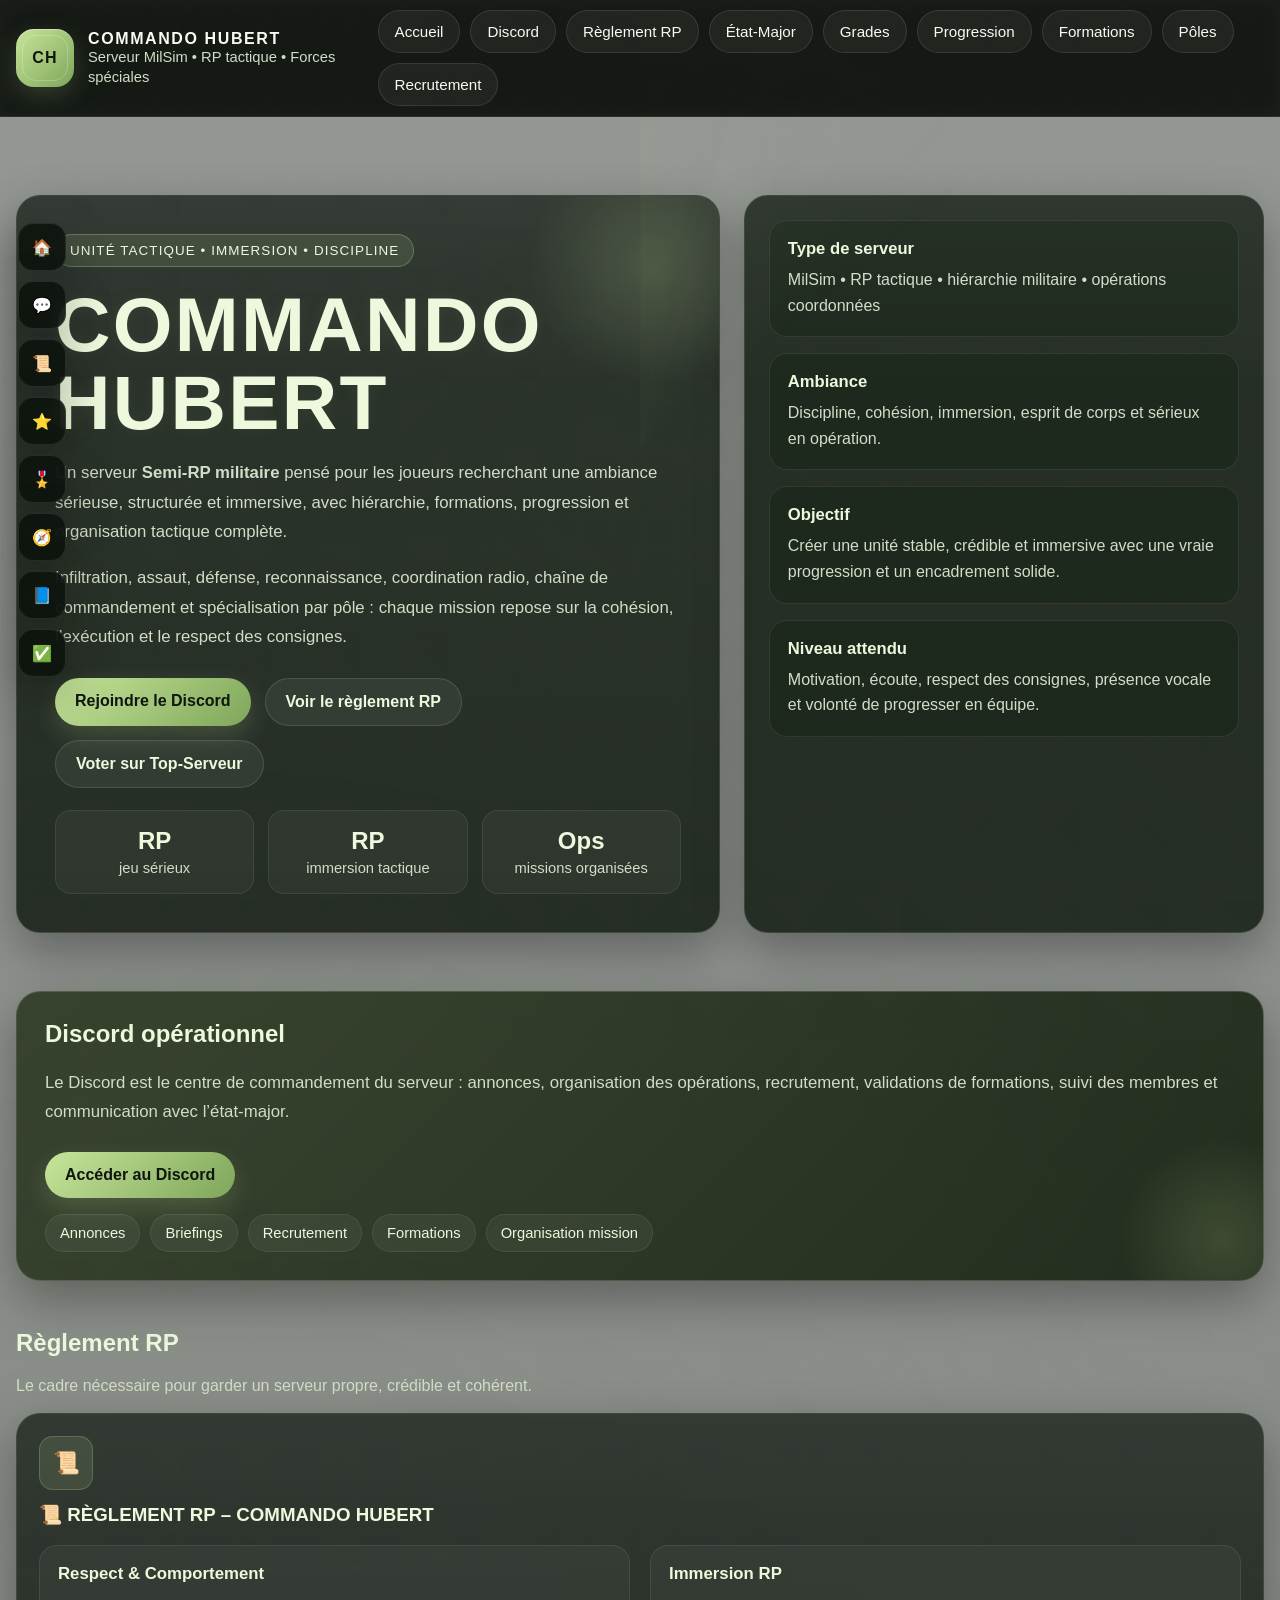
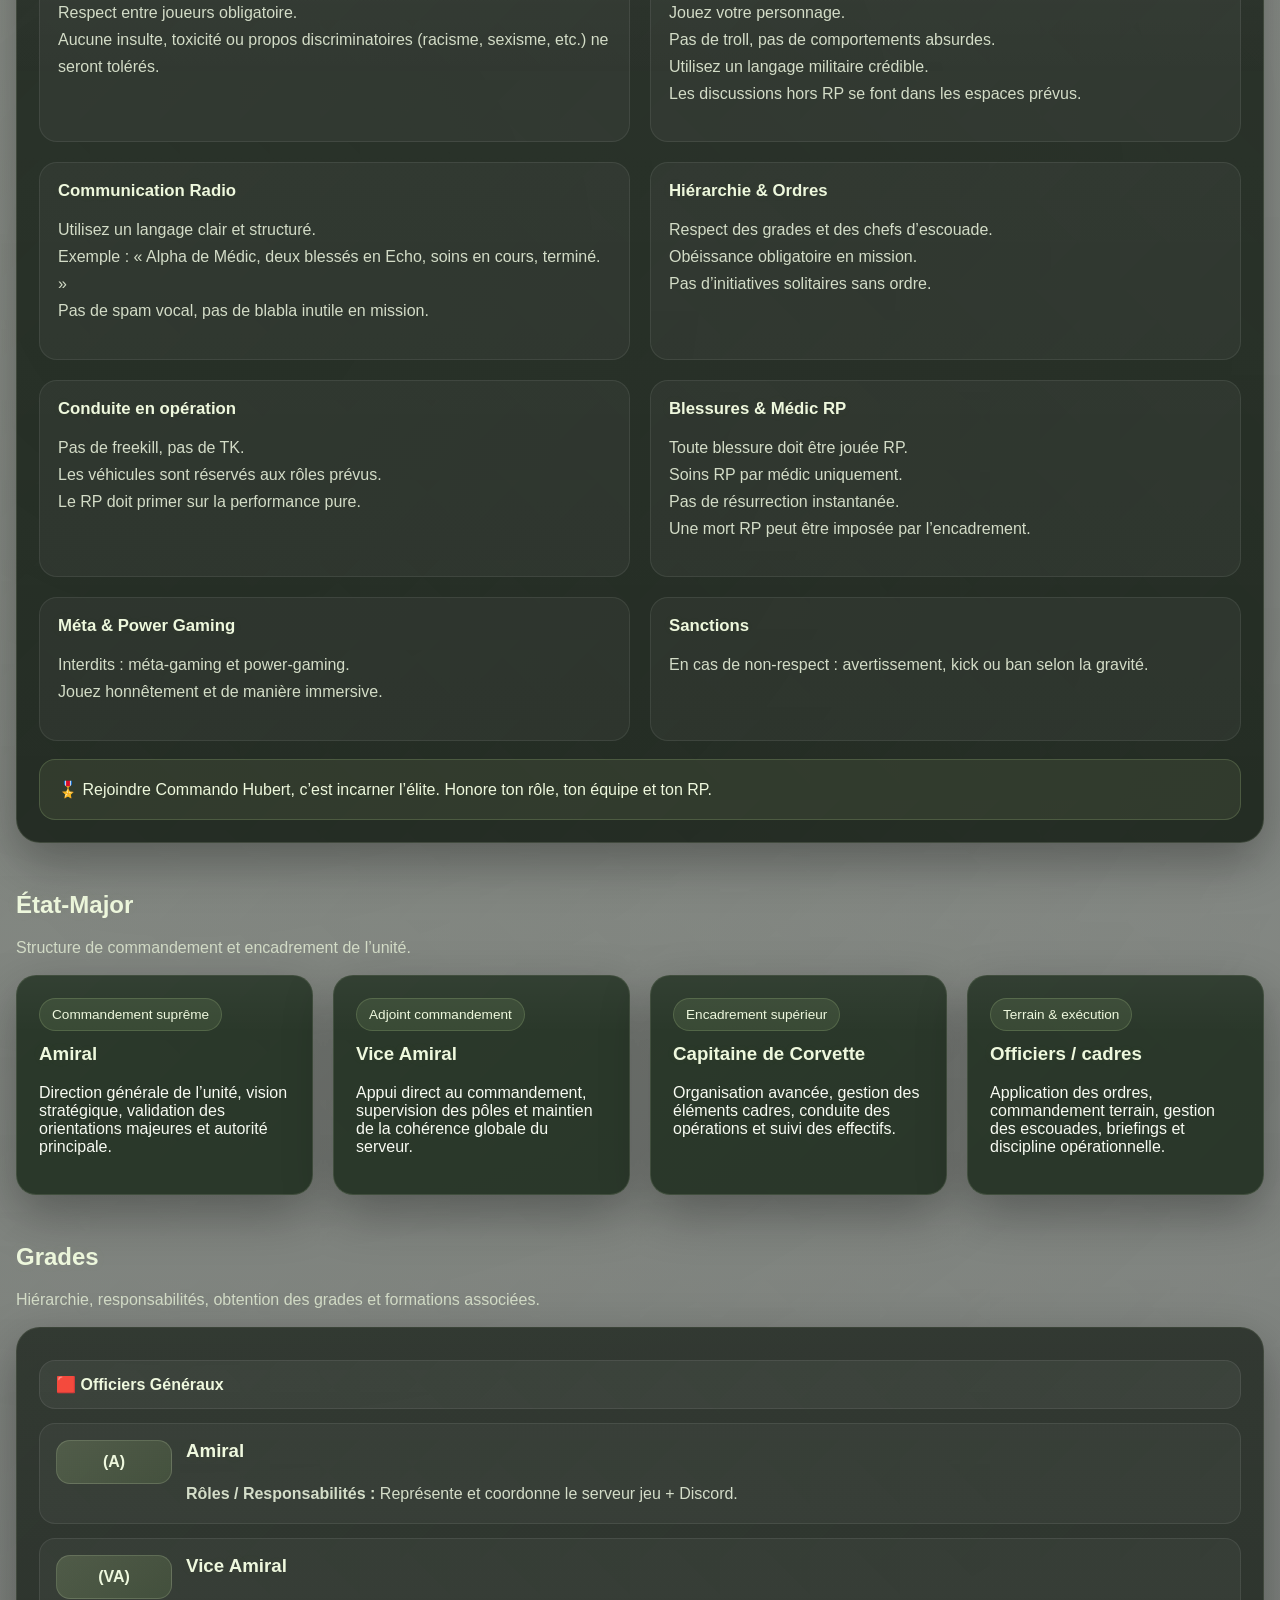
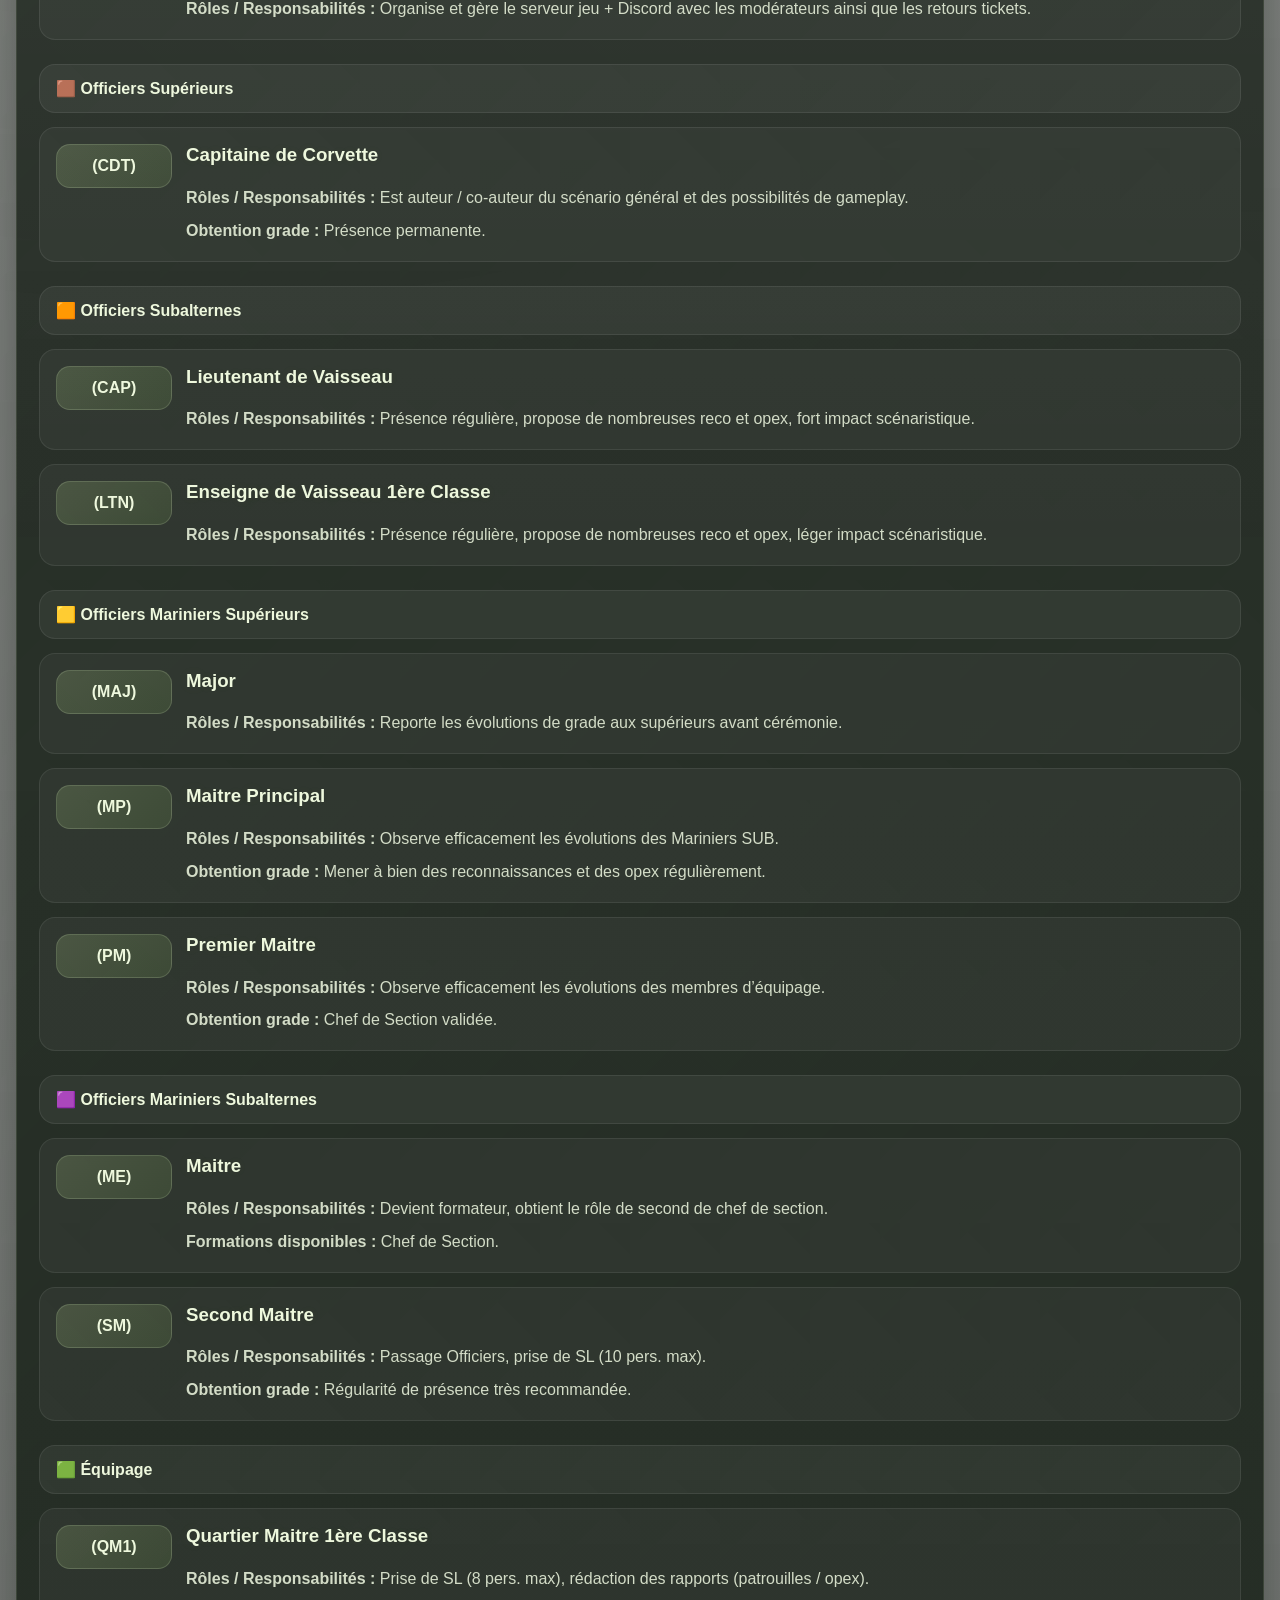
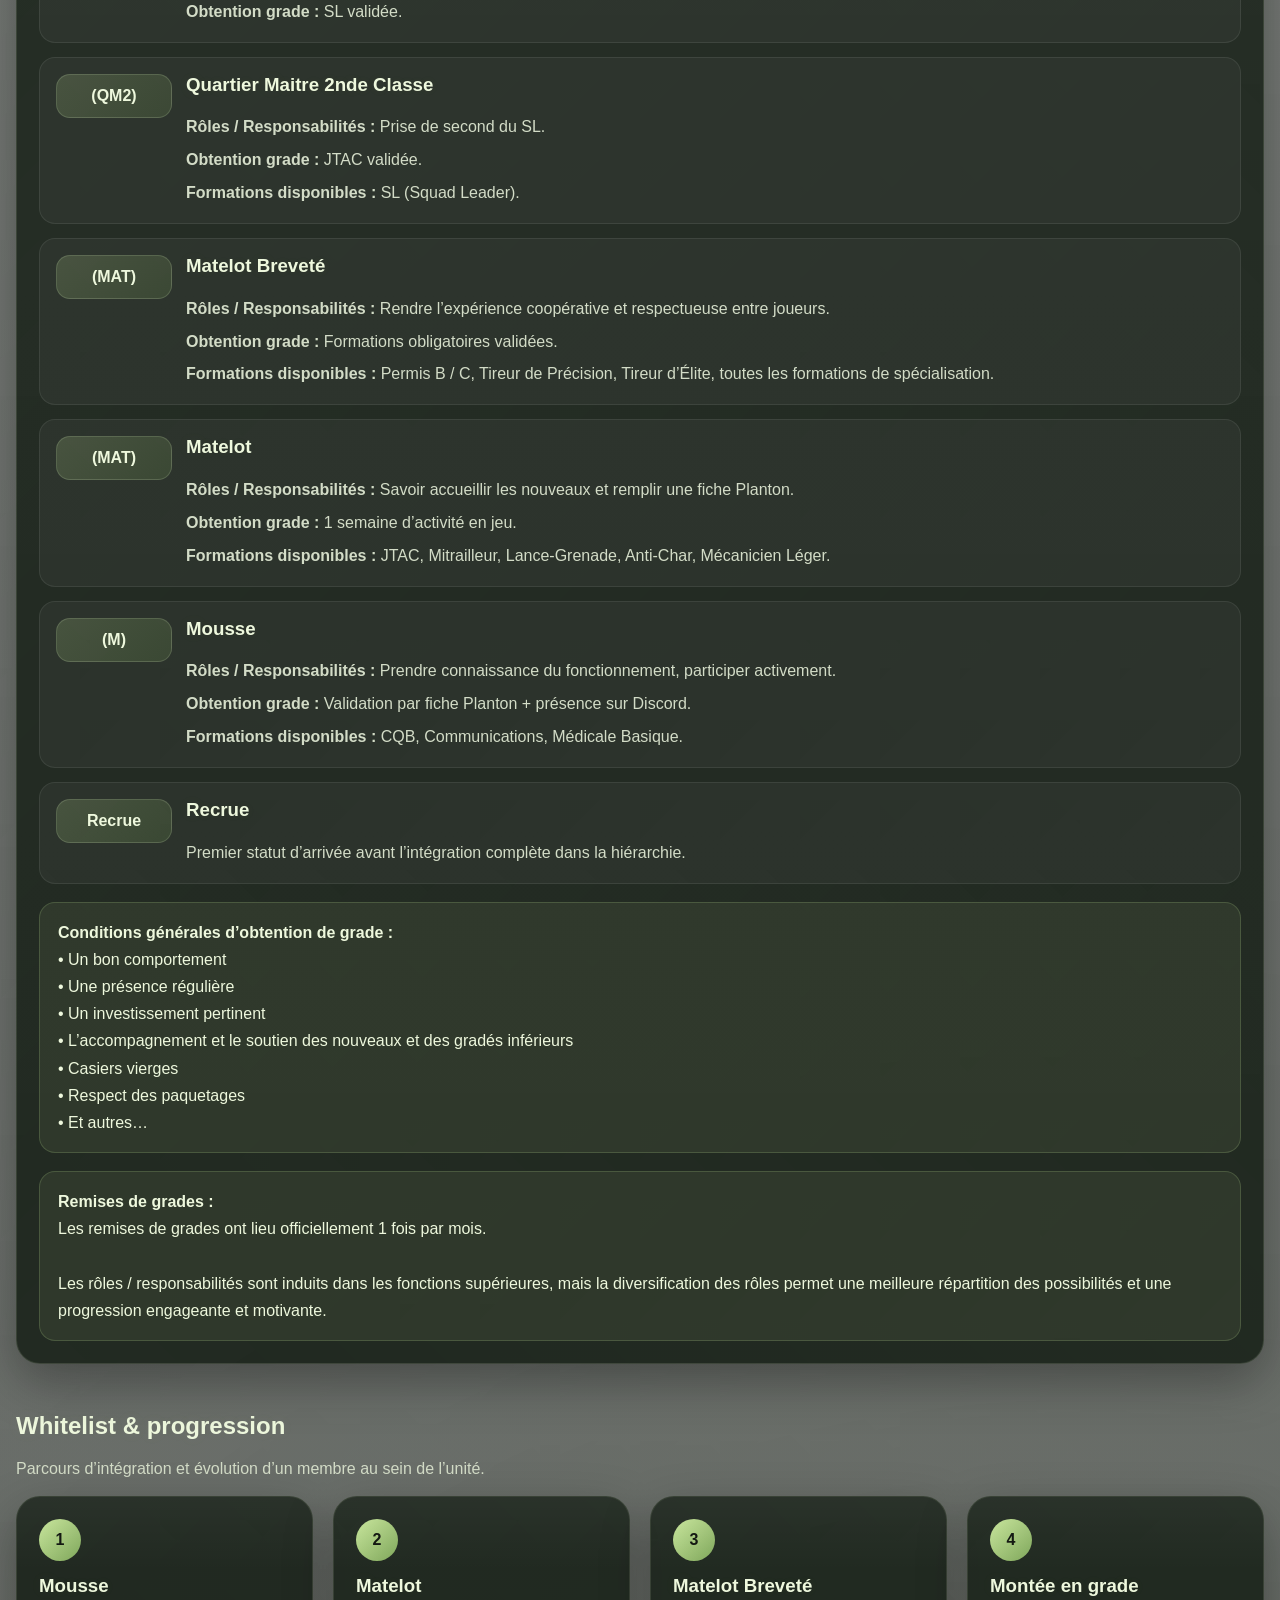
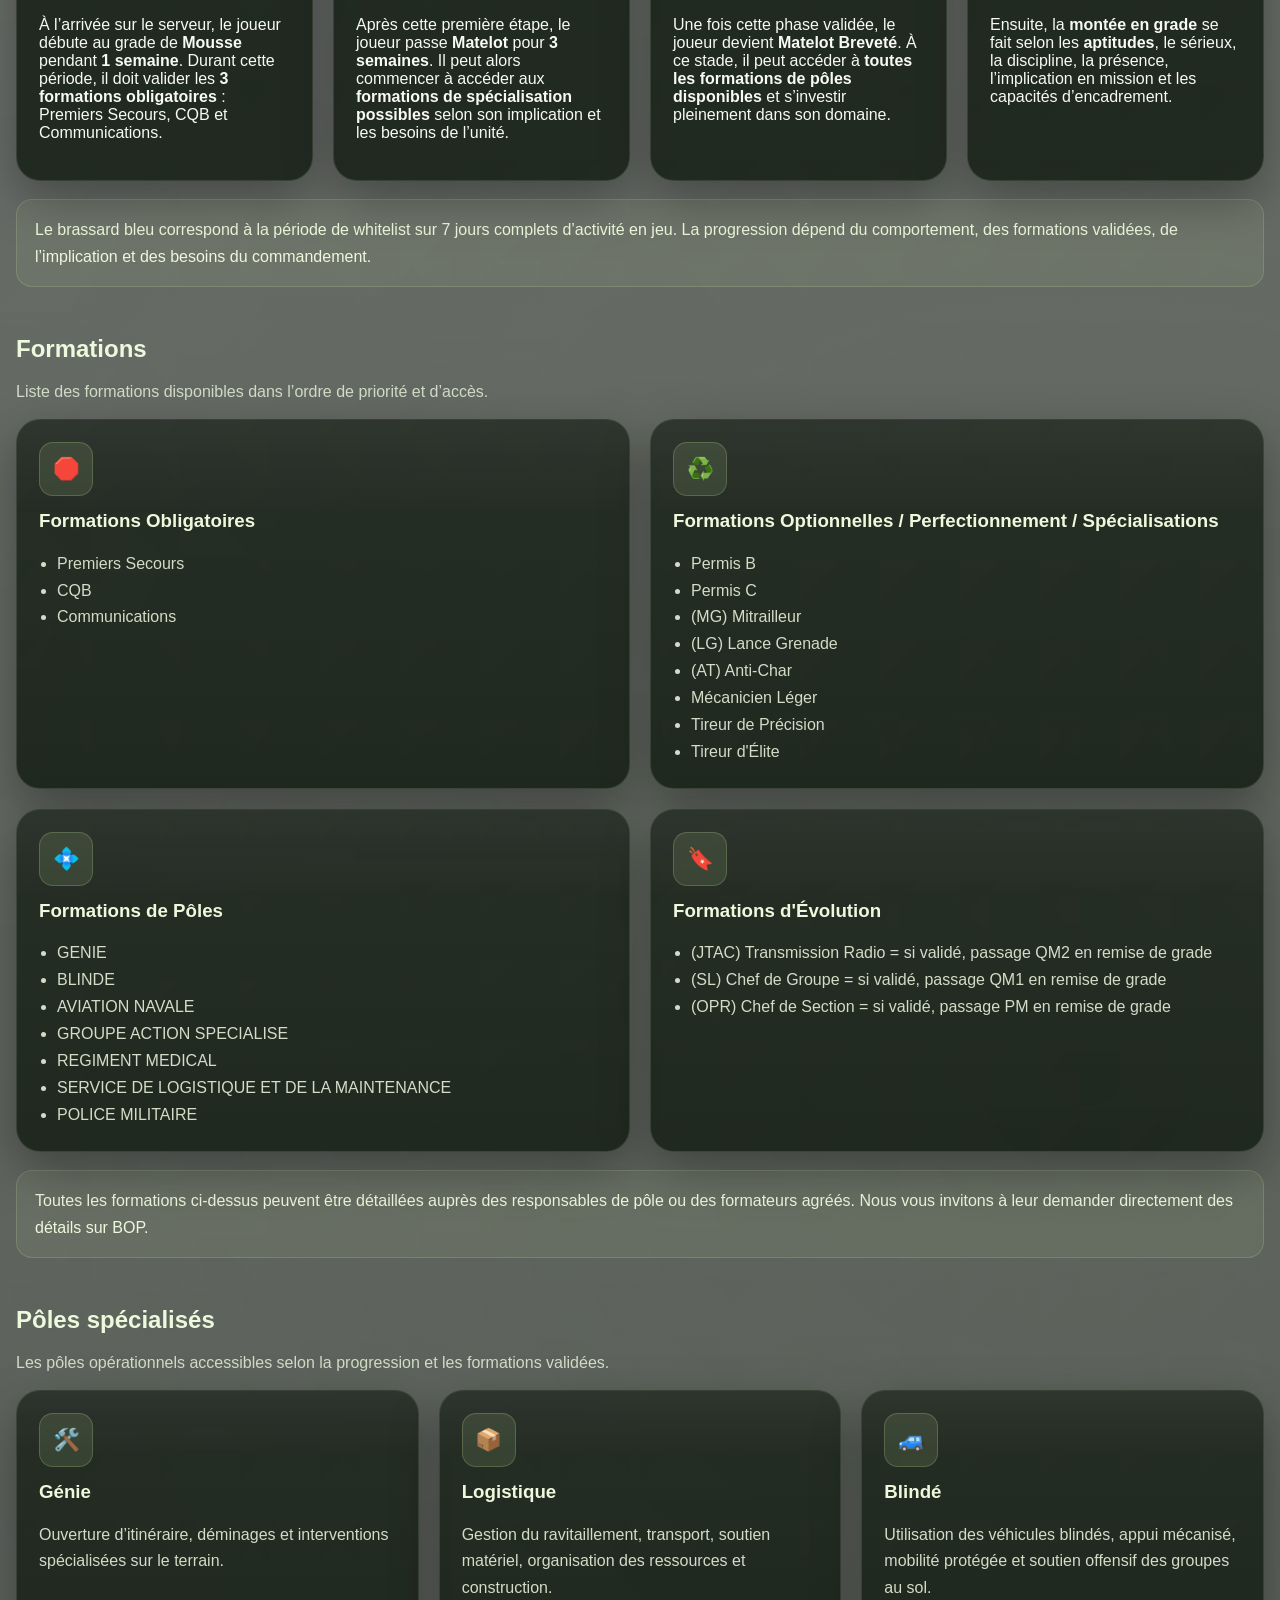
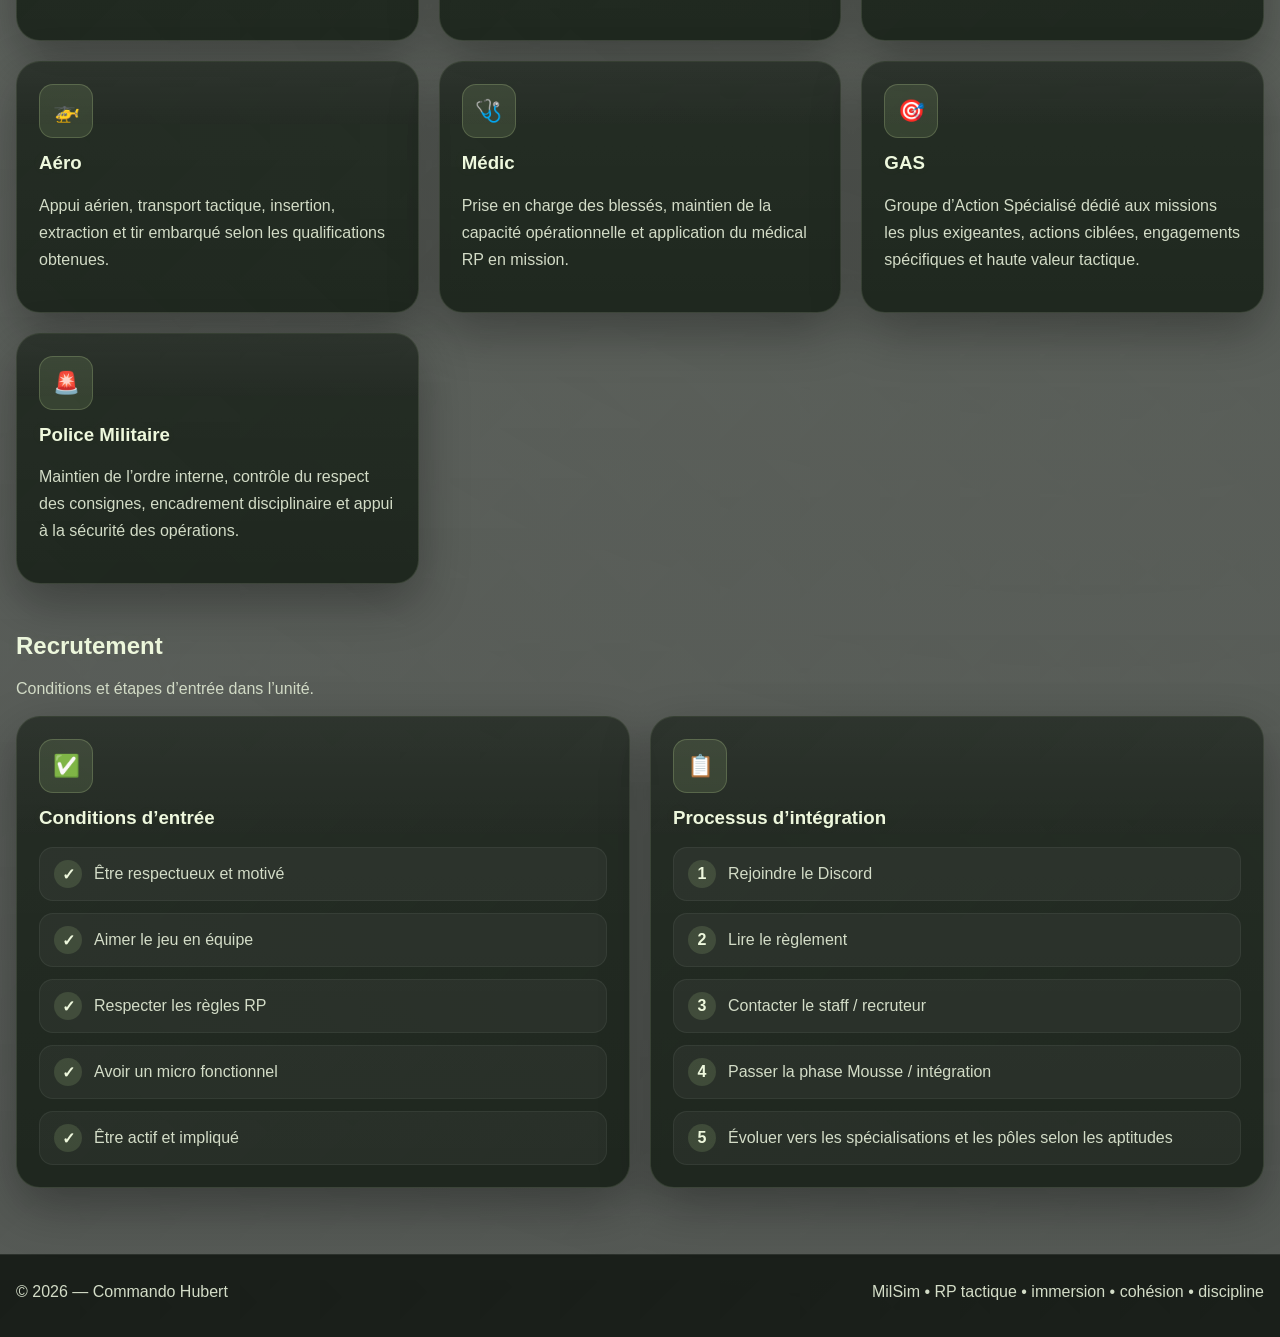
==== commit da45d1a1: "Update index.html" ====
--- a/index.html
+++ b/index.html
@@ -948,7 +948,7 @@
           <h1>Commando Hubert</h1>
 
           <p class="lead">
-            Un serveur <strong>MilSim / RP militaire</strong> pensé pour les joueurs recherchant une ambiance
+            Un serveur <strong>Semi-RP militaire</strong> pensé pour les joueurs recherchant une ambiance
             sérieuse, structurée et immersive, avec hiérarchie, formations, progression et organisation tactique complète.
           </p>
 
@@ -965,7 +965,7 @@
 
           <div class="hero-stats">
             <div class="stat">
-              <strong>MilSim</strong>
+              <strong>RP</strong>
               <span>jeu sérieux</span>
             </div>
             <div class="stat">
@@ -1555,3 +1555,4 @@
   </script>
 </body>
 </html>
+
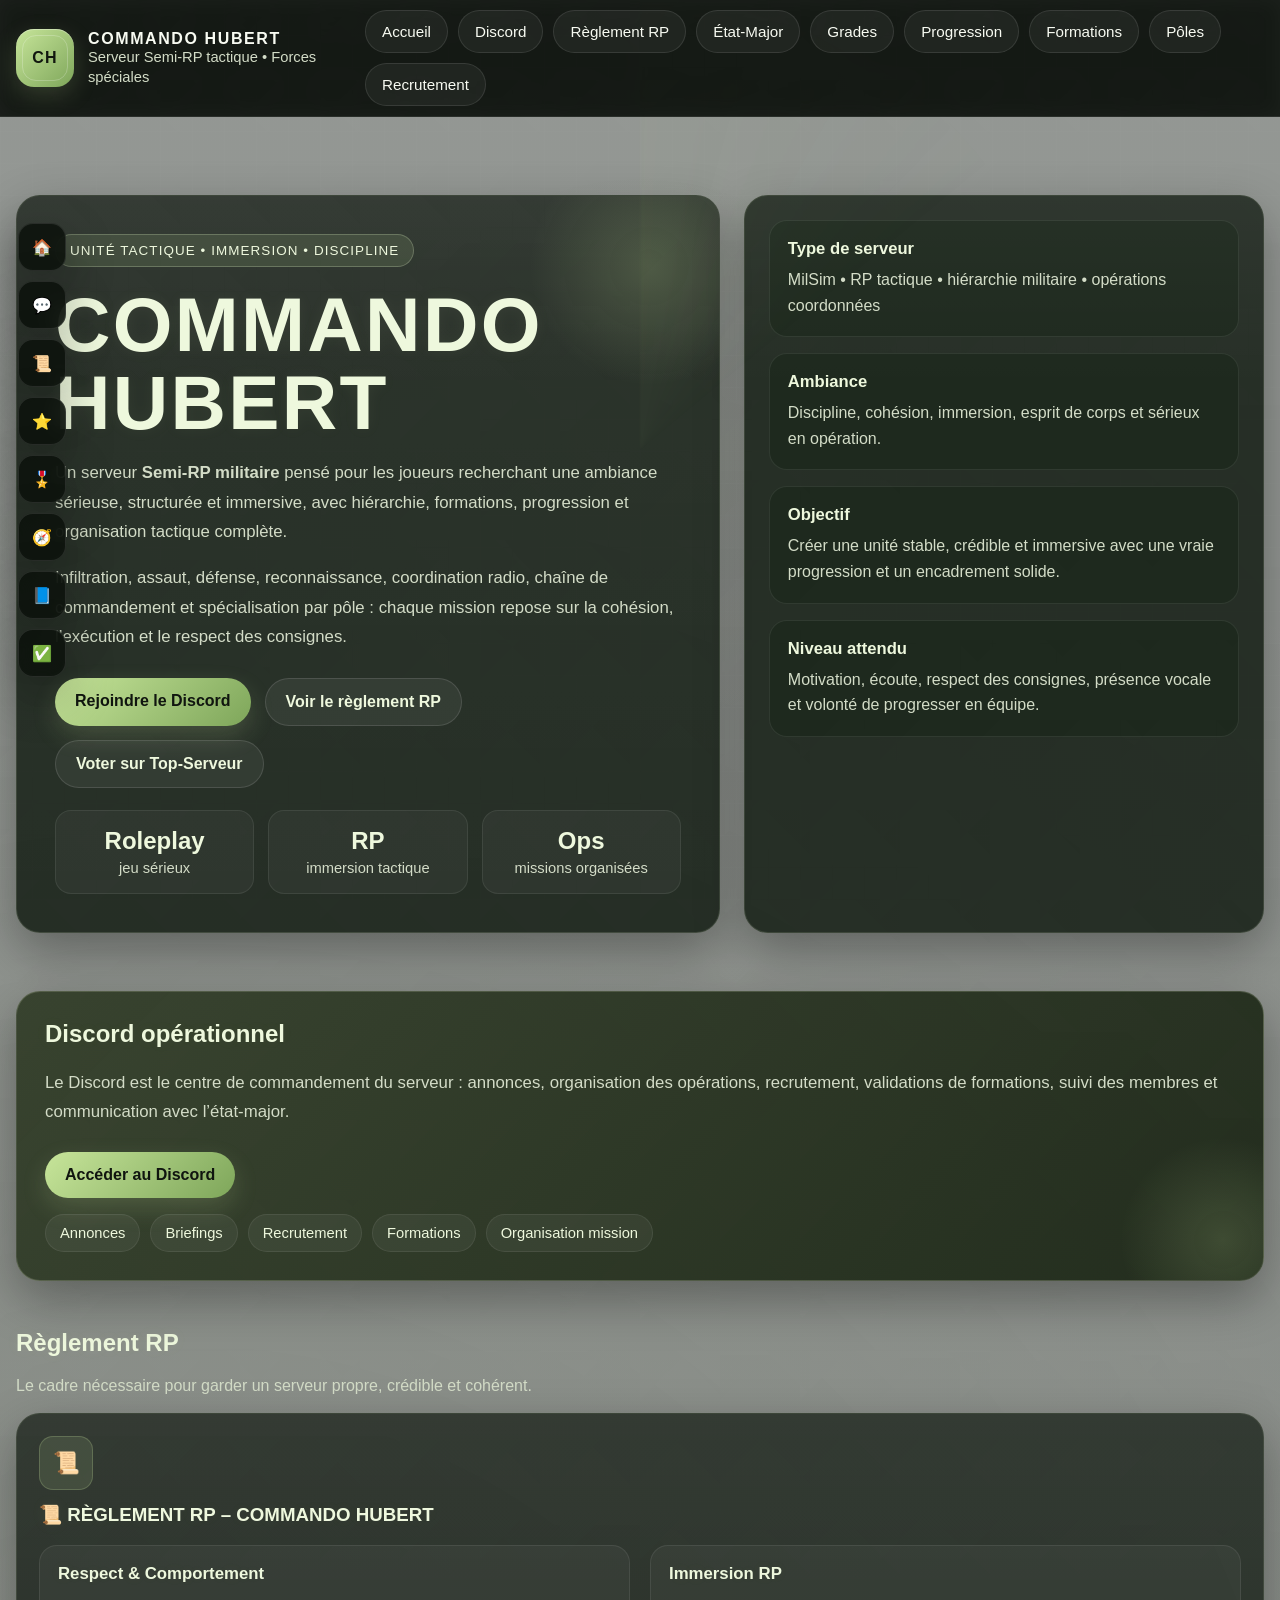
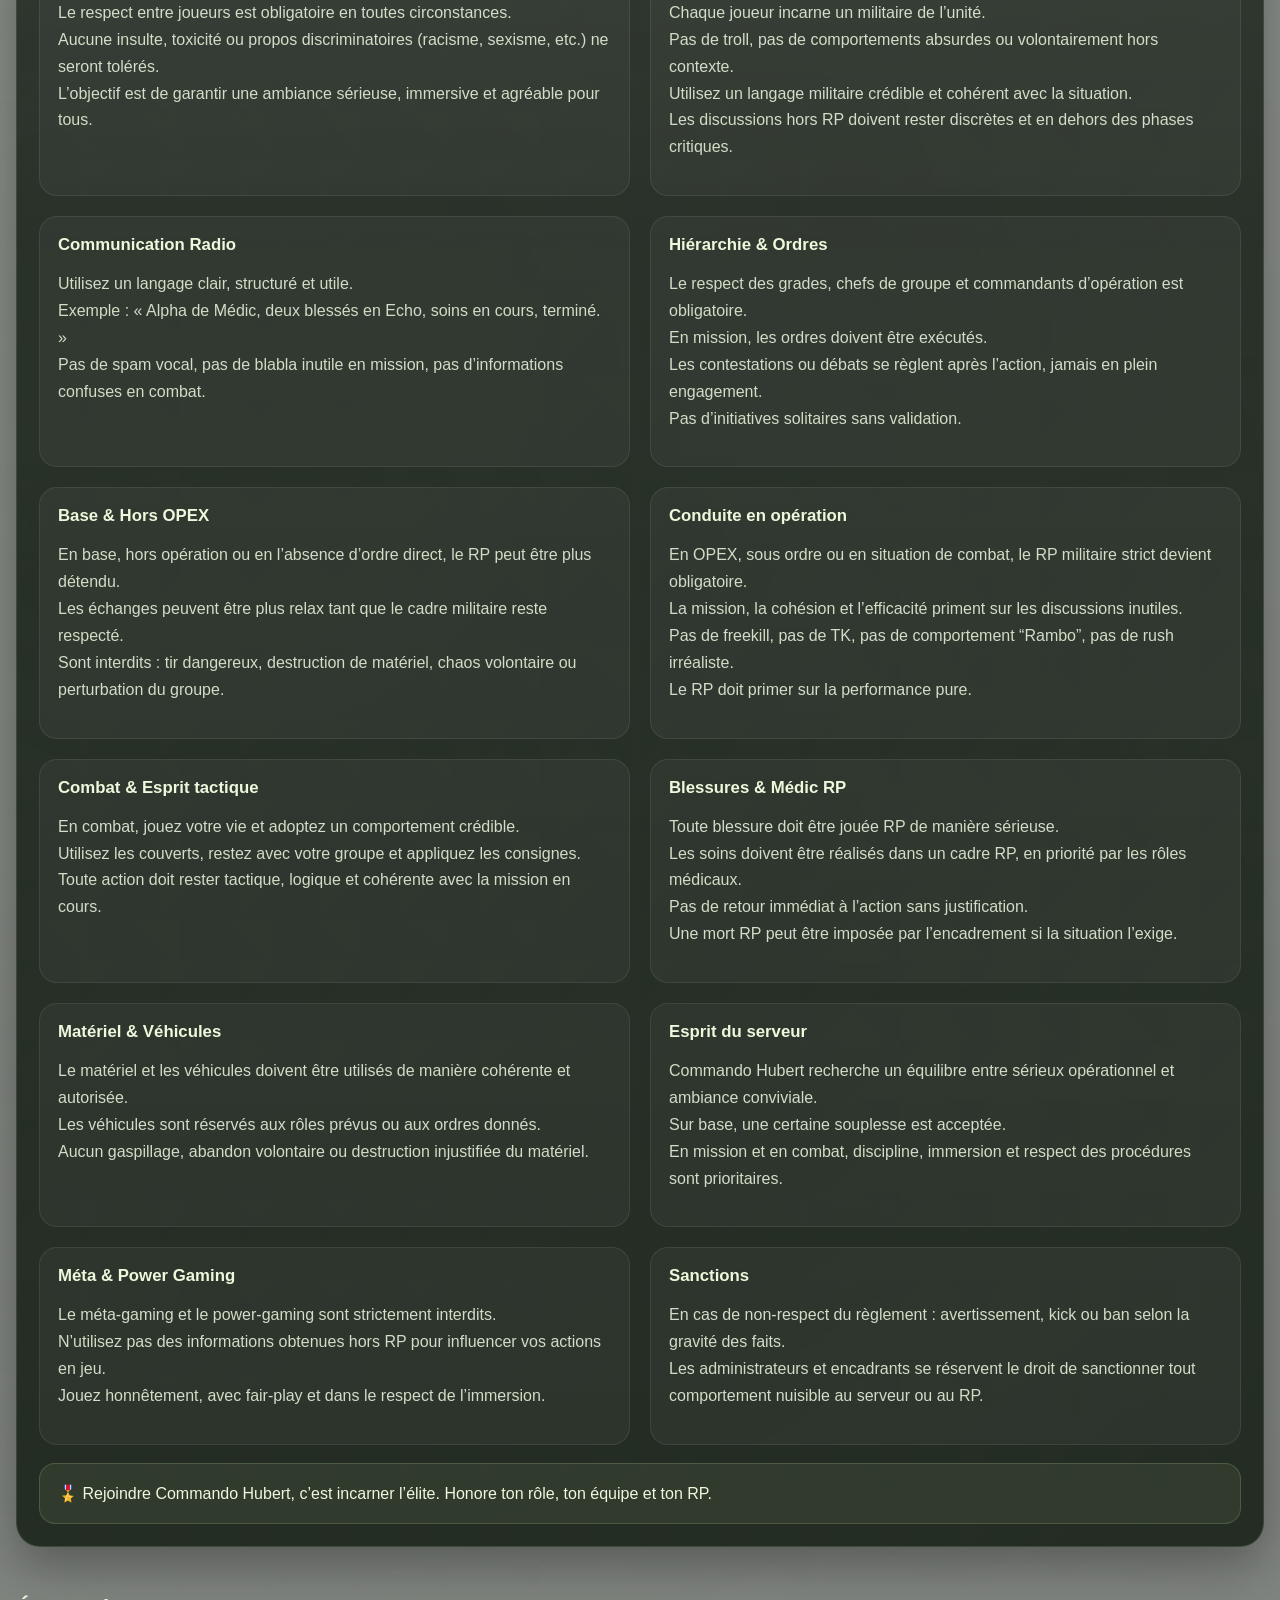
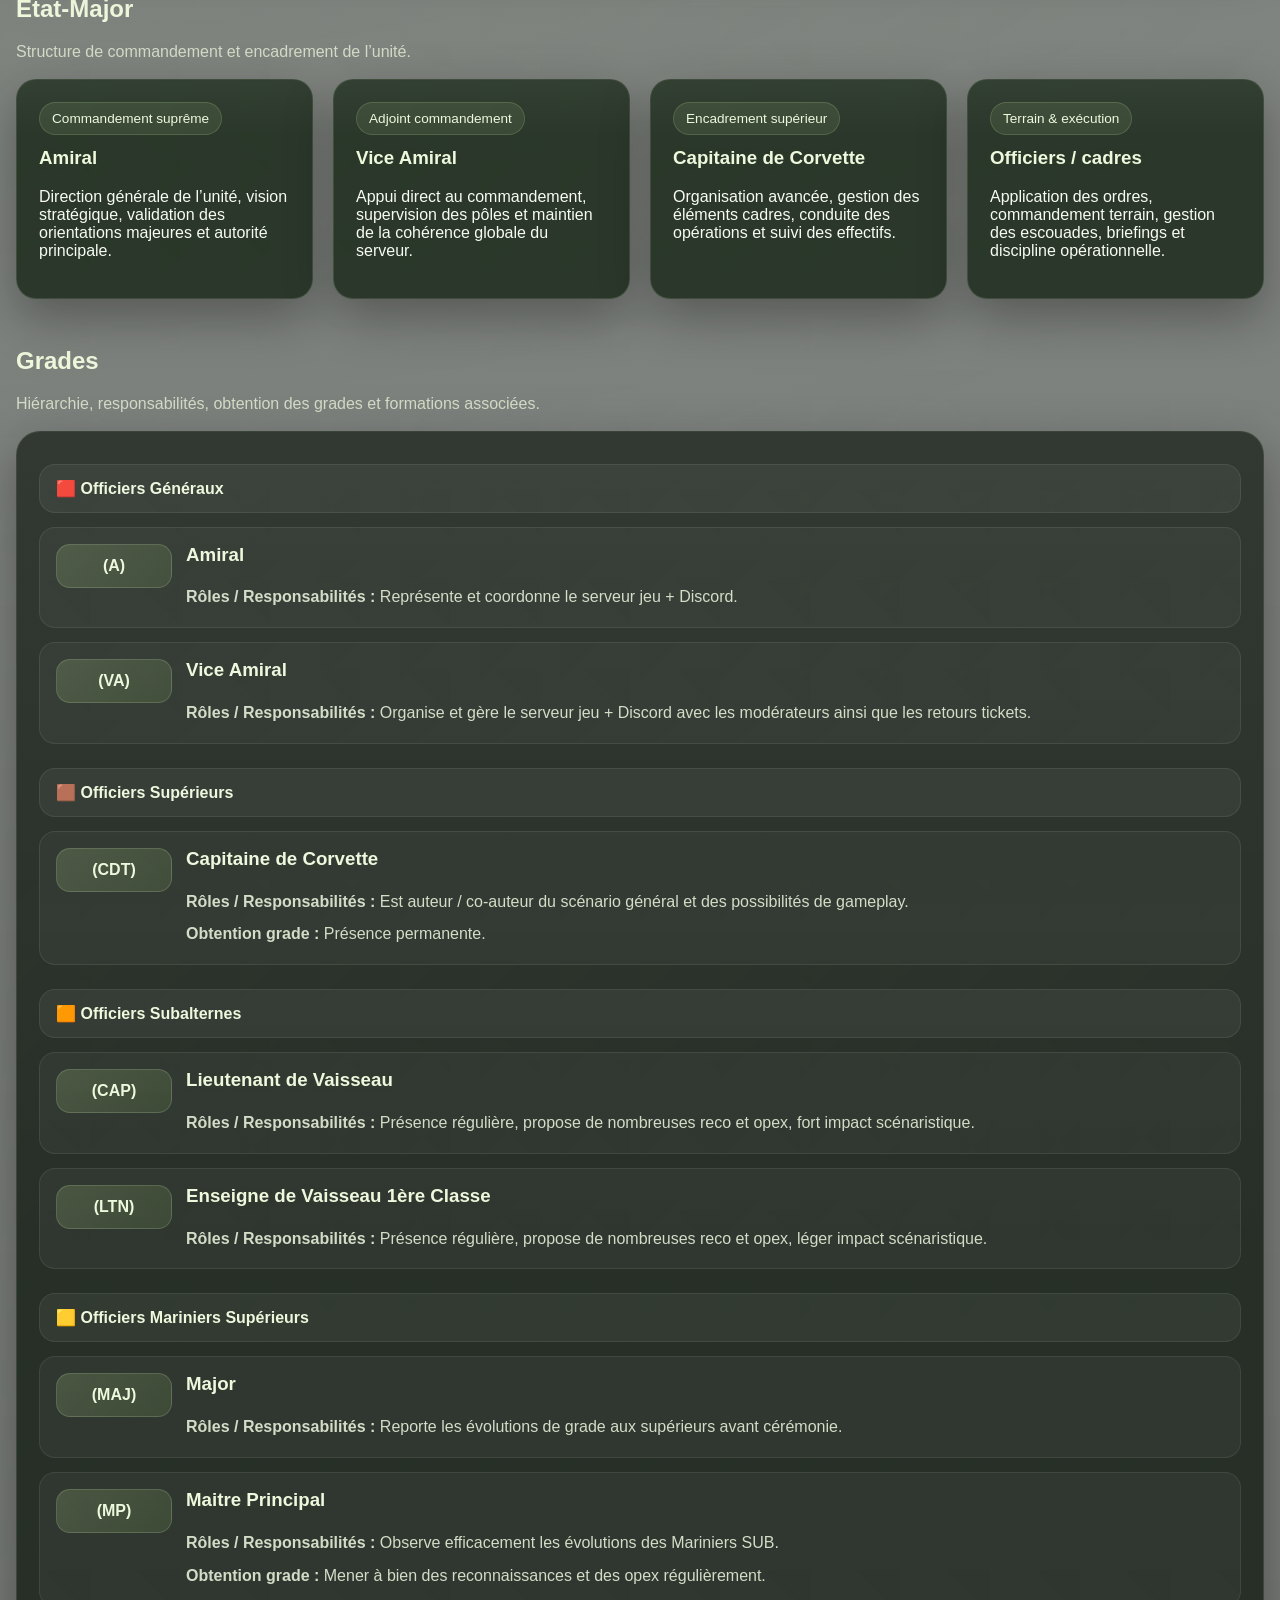
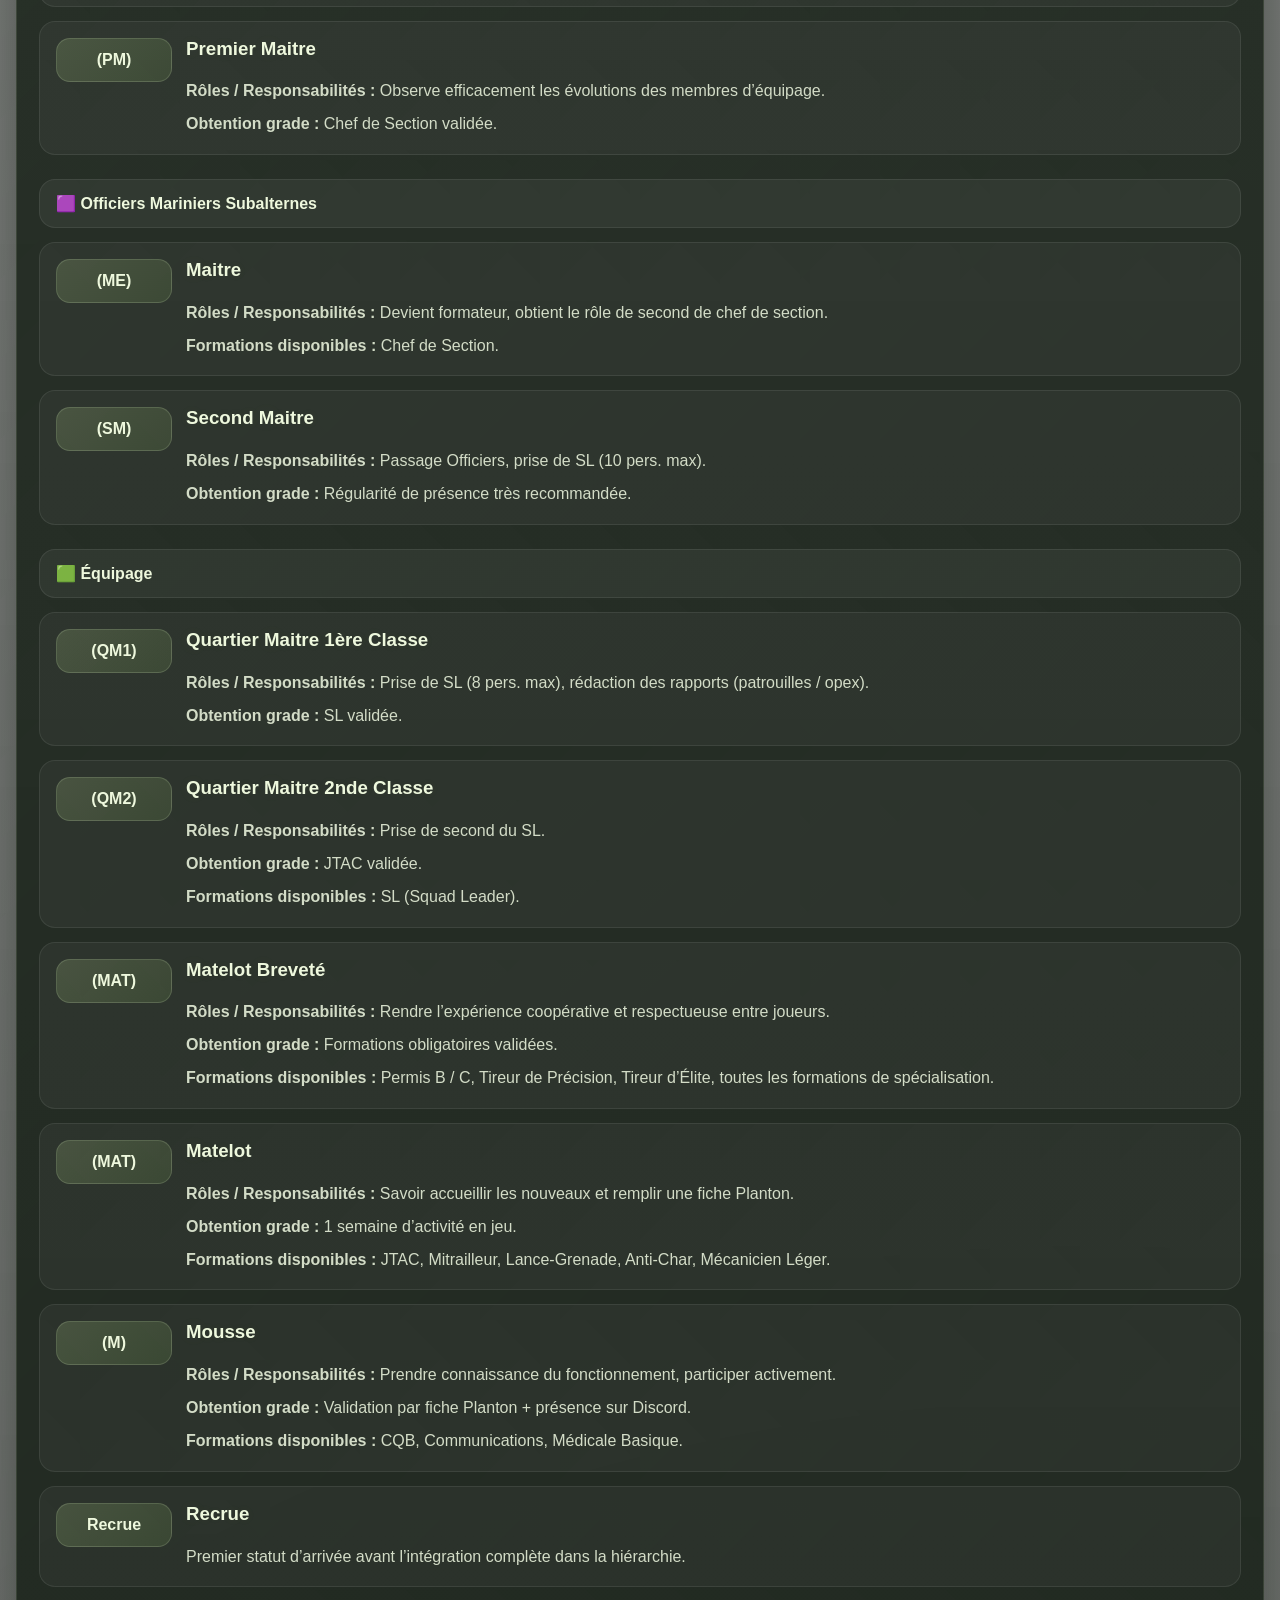
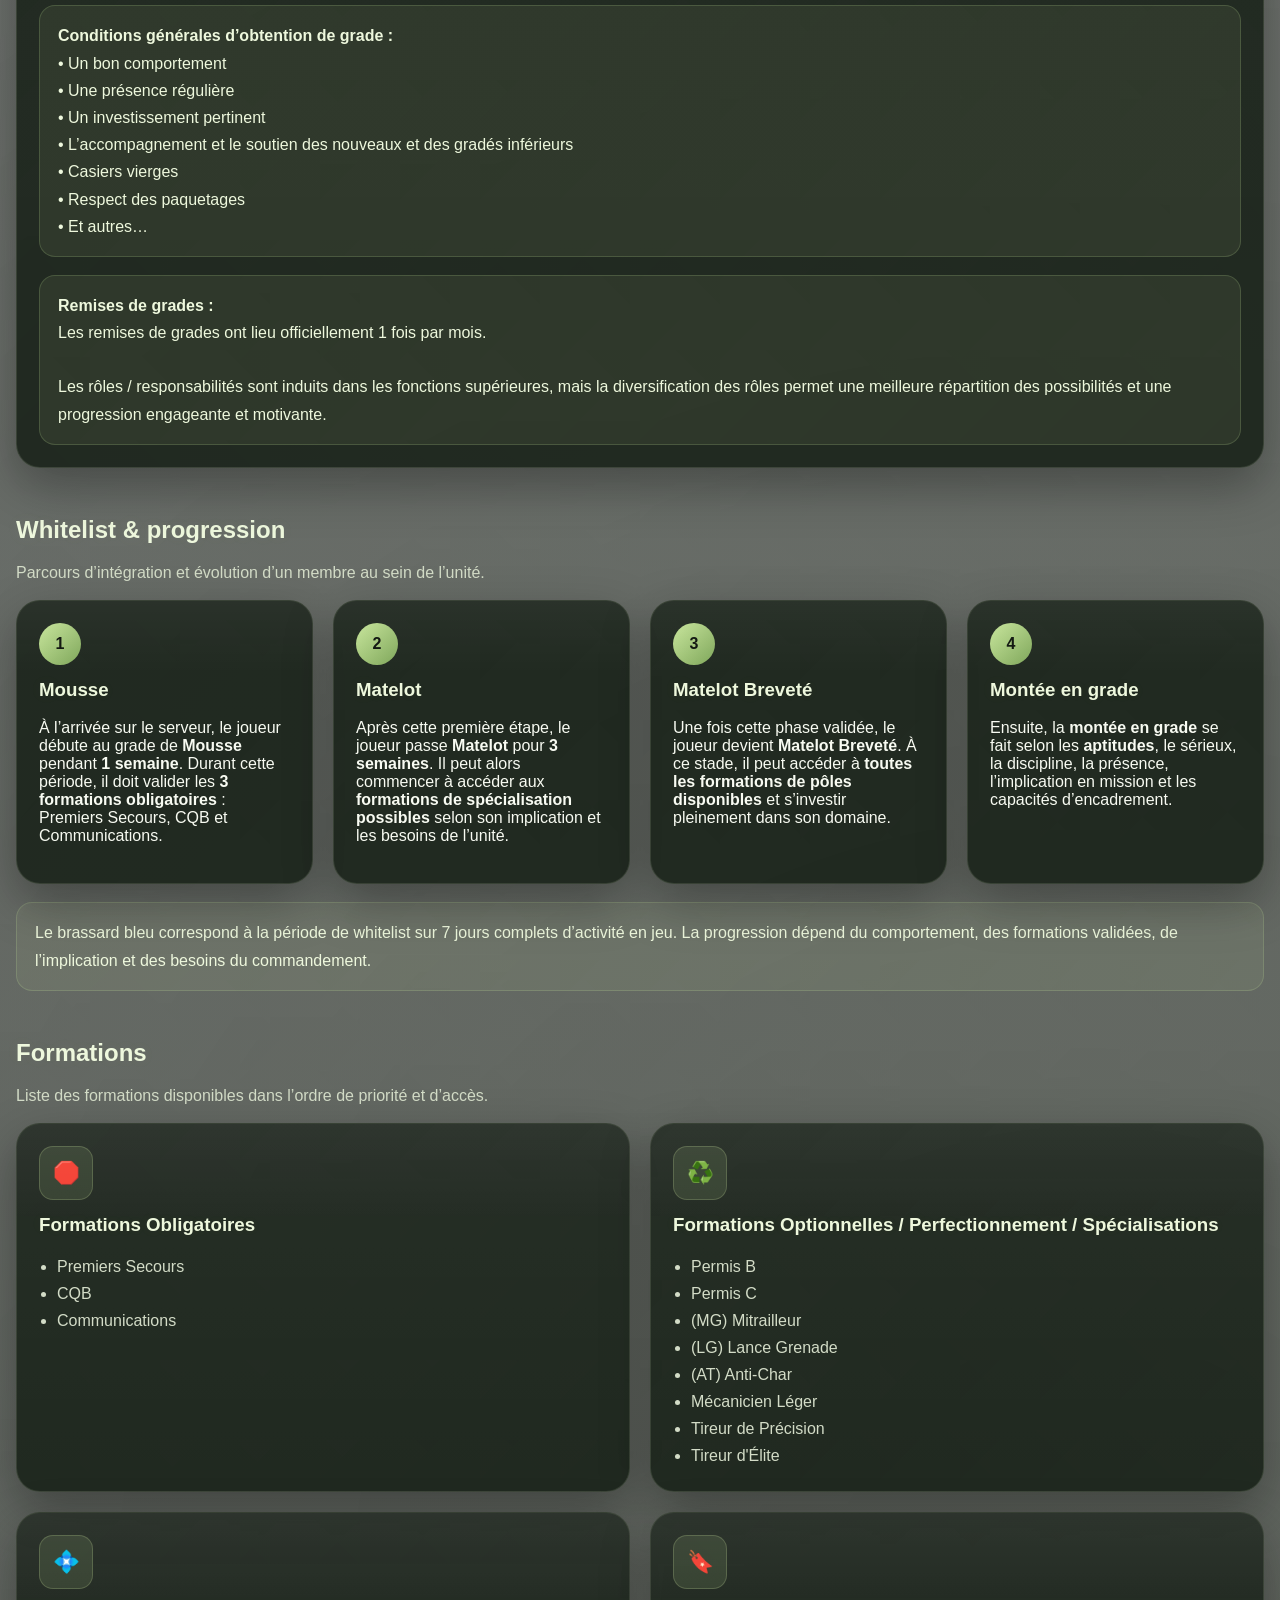
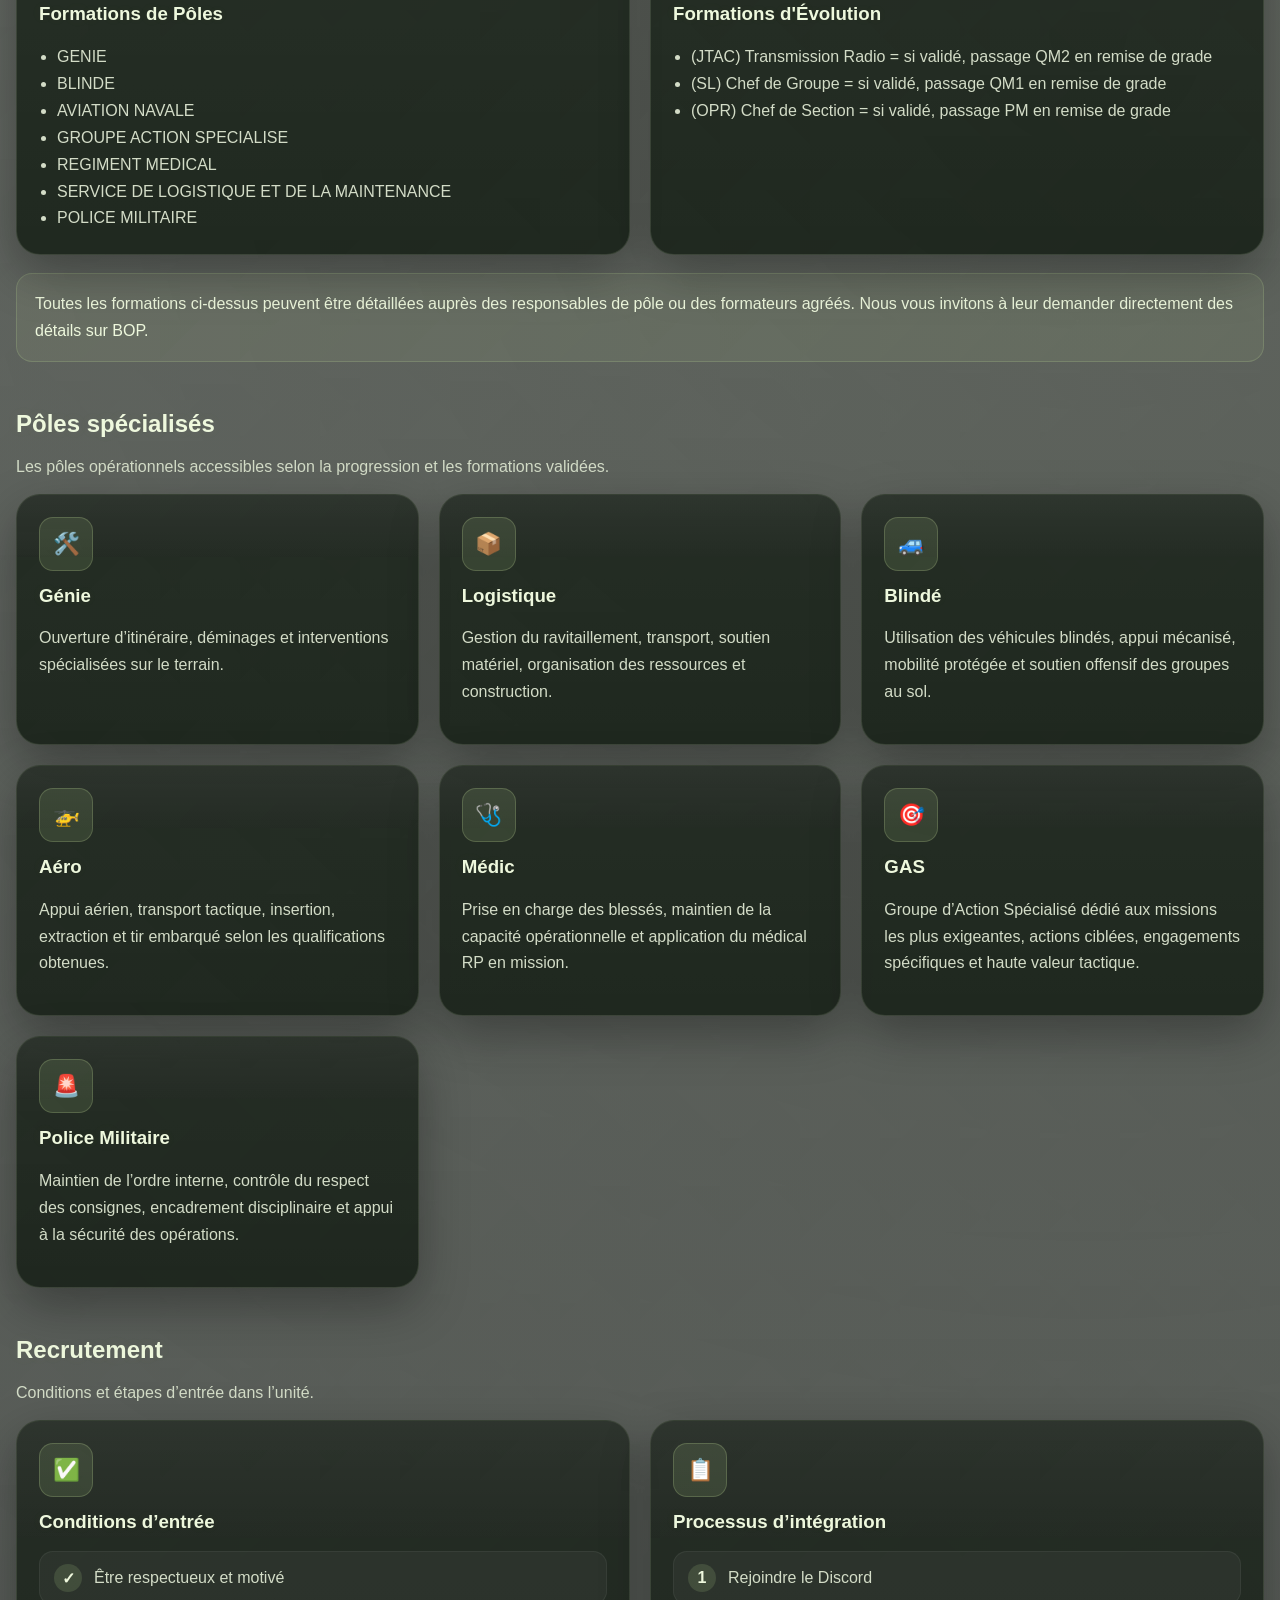
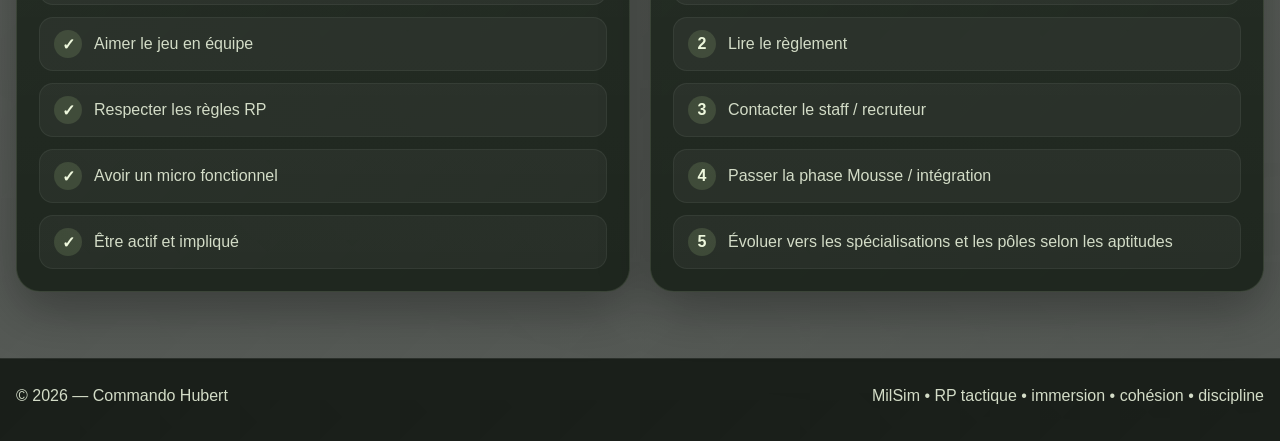
==== commit 347f41d8: "Update index.html" ====
--- a/index.html
+++ b/index.html
@@ -916,7 +916,7 @@
         <div class="brand-mark">CH</div>
         <div class="brand-text">
           <strong>Commando Hubert</strong>
-          <span>Serveur MilSim • RP tactique • Forces spéciales</span>
+          <span>Serveur Semi-RP tactique • Forces spéciales</span>
         </div>
       </a>
 
@@ -965,7 +965,7 @@
 
           <div class="hero-stats">
             <div class="stat">
-              <strong>RP</strong>
+              <strong>Roleplay</strong>
               <span>jeu sérieux</span>
             </div>
             <div class="stat">
@@ -1047,42 +1047,97 @@
           <div class="rule-grid">
             <div class="rule-block">
               <h4>Respect & Comportement</h4>
-              <p>Respect entre joueurs obligatoire.<br>Aucune insulte, toxicité ou propos discriminatoires (racisme, sexisme, etc.) ne seront tolérés.</p>
+              <p>Le respect entre joueurs est obligatoire en toutes circonstances.<br>
+        Aucune insulte, toxicité ou propos discriminatoires (racisme, sexisme, etc.) ne seront tolérés.<br>
+        L’objectif est de garantir une ambiance sérieuse, immersive et agréable pour tous.</p>
             </div>
 
             <div class="rule-block">
               <h4>Immersion RP</h4>
-              <p>Jouez votre personnage.<br>Pas de troll, pas de comportements absurdes.<br>Utilisez un langage militaire crédible.<br>Les discussions hors RP se font dans les espaces prévus.</p>
+              <p>Chaque joueur incarne un militaire de l’unité.<br>
+        Pas de troll, pas de comportements absurdes ou volontairement hors contexte.<br>
+        Utilisez un langage militaire crédible et cohérent avec la situation.<br>
+        Les discussions hors RP doivent rester discrètes et en dehors des phases critiques.</p>
             </div>
 
             <div class="rule-block">
               <h4>Communication Radio</h4>
-              <p>Utilisez un langage clair et structuré.<br>Exemple : « Alpha de Médic, deux blessés en Echo, soins en cours, terminé. »<br>Pas de spam vocal, pas de blabla inutile en mission.</p>
+              <p>Utilisez un langage clair, structuré et utile.<br>
+        Exemple : « Alpha de Médic, deux blessés en Echo, soins en cours, terminé. »<br>
+        Pas de spam vocal, pas de blabla inutile en mission, pas d’informations confuses en combat.</p>
             </div>
 
             <div class="rule-block">
               <h4>Hiérarchie & Ordres</h4>
-              <p>Respect des grades et des chefs d’escouade.<br>Obéissance obligatoire en mission.<br>Pas d’initiatives solitaires sans ordre.</p>
-            </div>
-
+              <p>Le respect des grades, chefs de groupe et commandants d’opération est obligatoire.<br>
+        En mission, les ordres doivent être exécutés.<br>
+        Les contestations ou débats se règlent après l’action, jamais en plein engagement.<br>
+        Pas d’initiatives solitaires sans validation.</p>
+            </div>
+			
+			<div class="rule-block">
+      <h4>Base & Hors OPEX</h4>
+      <p>
+        En base, hors opération ou en l’absence d’ordre direct, le RP peut être plus détendu.<br>
+        Les échanges peuvent être plus relax tant que le cadre militaire reste respecté.<br>
+        Sont interdits : tir dangereux, destruction de matériel, chaos volontaire ou perturbation du groupe.
+      </p>
+    </div>
             <div class="rule-block">
               <h4>Conduite en opération</h4>
-              <p>Pas de freekill, pas de TK.<br>Les véhicules sont réservés aux rôles prévus.<br>Le RP doit primer sur la performance pure.</p>
-            </div>
-
-            <div class="rule-block">
-              <h4>Blessures & Médic RP</h4>
-              <p>Toute blessure doit être jouée RP.<br>Soins RP par médic uniquement.<br>Pas de résurrection instantanée.<br>Une mort RP peut être imposée par l’encadrement.</p>
-            </div>
+              <p>En OPEX, sous ordre ou en situation de combat, le RP militaire strict devient obligatoire.<br>
+        La mission, la cohésion et l’efficacité priment sur les discussions inutiles.<br>
+        Pas de freekill, pas de TK, pas de comportement “Rambo”, pas de rush irréaliste.<br>
+        Le RP doit primer sur la performance pure.</p>
+            </div>
+  <div class="rule-block">
+      <h4>Combat & Esprit tactique</h4>
+      <p>
+        En combat, jouez votre vie et adoptez un comportement crédible.<br>
+        Utilisez les couverts, restez avec votre groupe et appliquez les consignes.<br>
+        Toute action doit rester tactique, logique et cohérente avec la mission en cours.
+      </p>
+    </div>
+
+    <div class="rule-block">
+      <h4>Blessures & Médic RP</h4>
+      <p>
+        Toute blessure doit être jouée RP de manière sérieuse.<br>
+        Les soins doivent être réalisés dans un cadre RP, en priorité par les rôles médicaux.<br>
+        Pas de retour immédiat à l’action sans justification.<br>
+        Une mort RP peut être imposée par l’encadrement si la situation l’exige.
+      </p>
+    </div>
+
+    <div class="rule-block">
+      <h4>Matériel & Véhicules</h4>
+      <p>
+        Le matériel et les véhicules doivent être utilisés de manière cohérente et autorisée.<br>
+        Les véhicules sont réservés aux rôles prévus ou aux ordres donnés.<br>
+        Aucun gaspillage, abandon volontaire ou destruction injustifiée du matériel.
+      </p>
+    </div>
+
+    <div class="rule-block">
+      <h4>Esprit du serveur</h4>
+      <p>
+        Commando Hubert recherche un équilibre entre sérieux opérationnel et ambiance conviviale.<br>
+        Sur base, une certaine souplesse est acceptée.<br>
+        En mission et en combat, discipline, immersion et respect des procédures sont prioritaires.
+      </p>
+    </div>
 
             <div class="rule-block">
               <h4>Méta & Power Gaming</h4>
-              <p>Interdits : méta-gaming et power-gaming.<br>Jouez honnêtement et de manière immersive.</p>
+              <p>Le méta-gaming et le power-gaming sont strictement interdits.<br>
+        N’utilisez pas des informations obtenues hors RP pour influencer vos actions en jeu.<br>
+        Jouez honnêtement, avec fair-play et dans le respect de l’immersion.</p>
             </div>
 
             <div class="rule-block">
               <h4>Sanctions</h4>
-              <p>En cas de non-respect : avertissement, kick ou ban selon la gravité.</p>
+              <p>En cas de non-respect du règlement : avertissement, kick ou ban selon la gravité des faits.<br>
+        Les administrateurs et encadrants se réservent le droit de sanctionner tout comportement nuisible au serveur ou au RP.</p>
             </div>
           </div>
 
@@ -1093,6 +1148,13 @@
       </div>
     </section>
 
+    
+
+
+  
+	
+	
+	
     <section id="etat-major">
       <div class="container">
         <div class="section-head">
@@ -1555,4 +1617,3 @@
   </script>
 </body>
 </html>
-
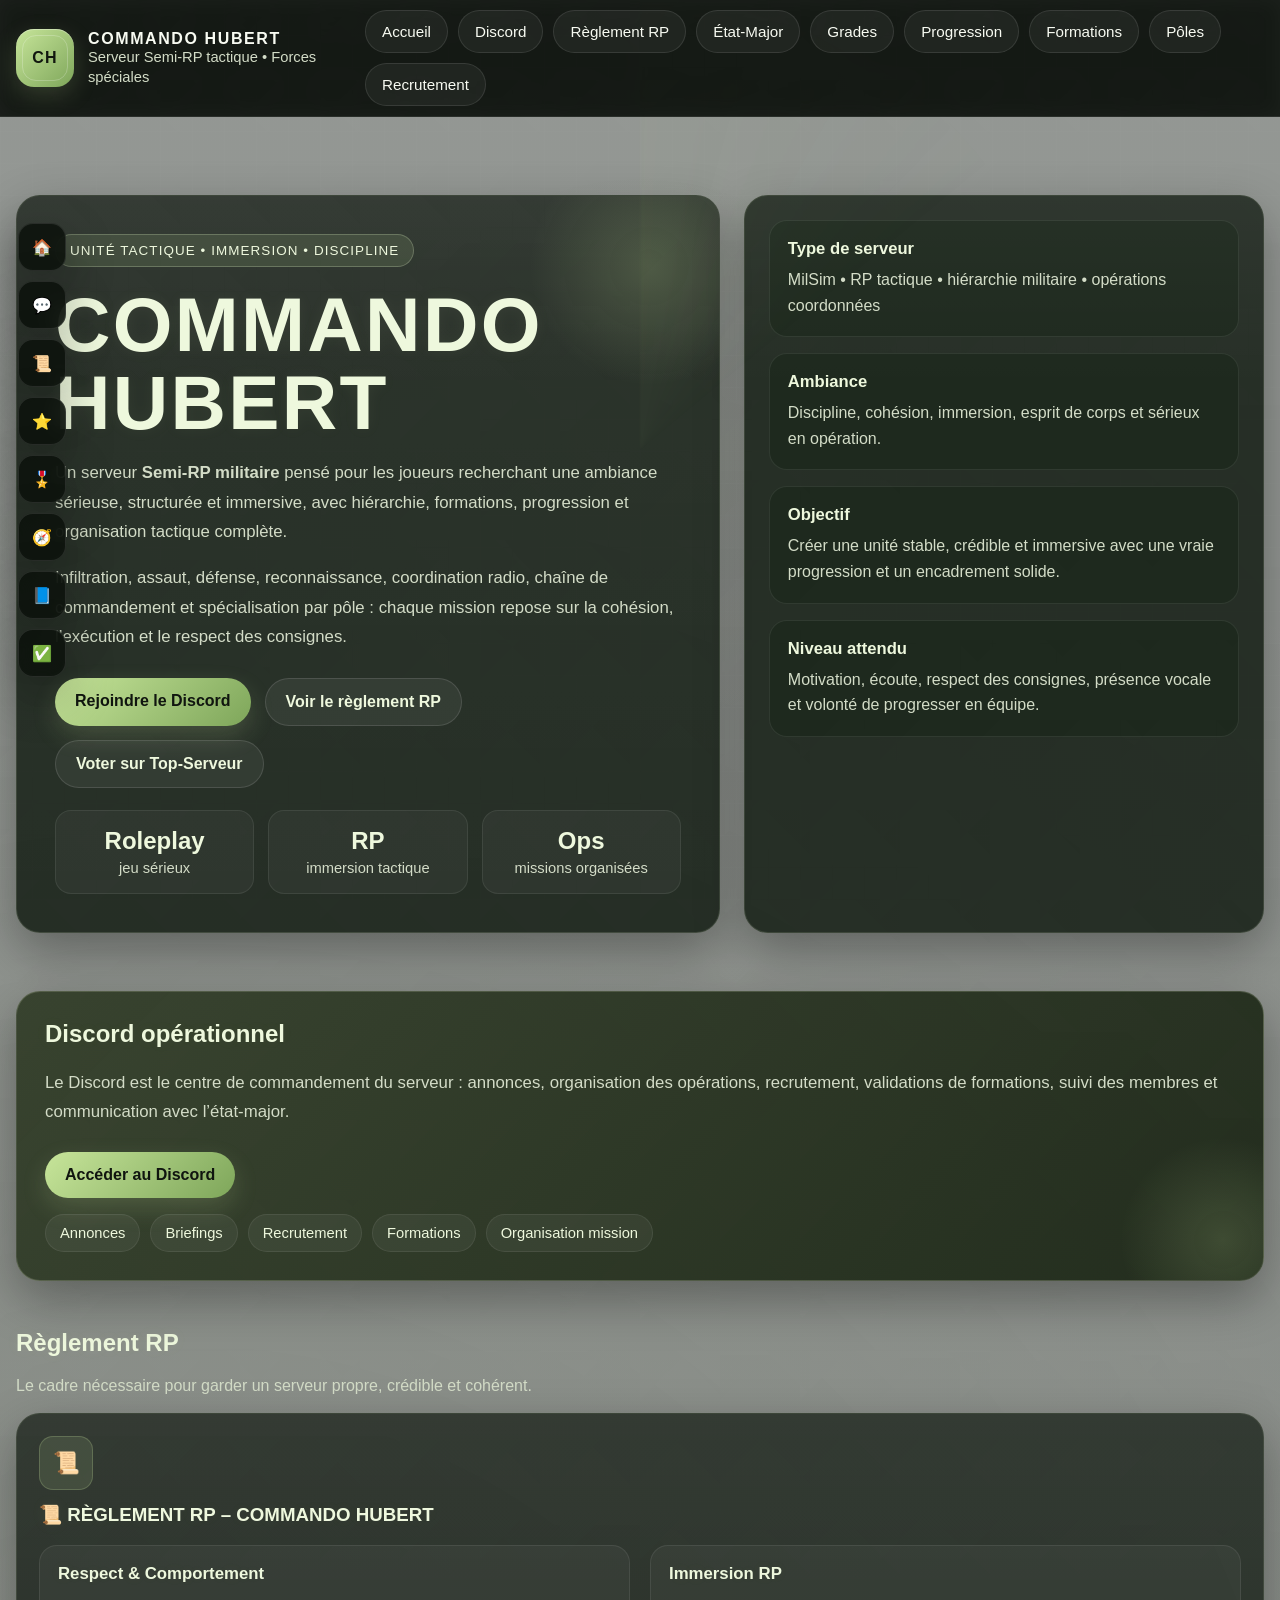
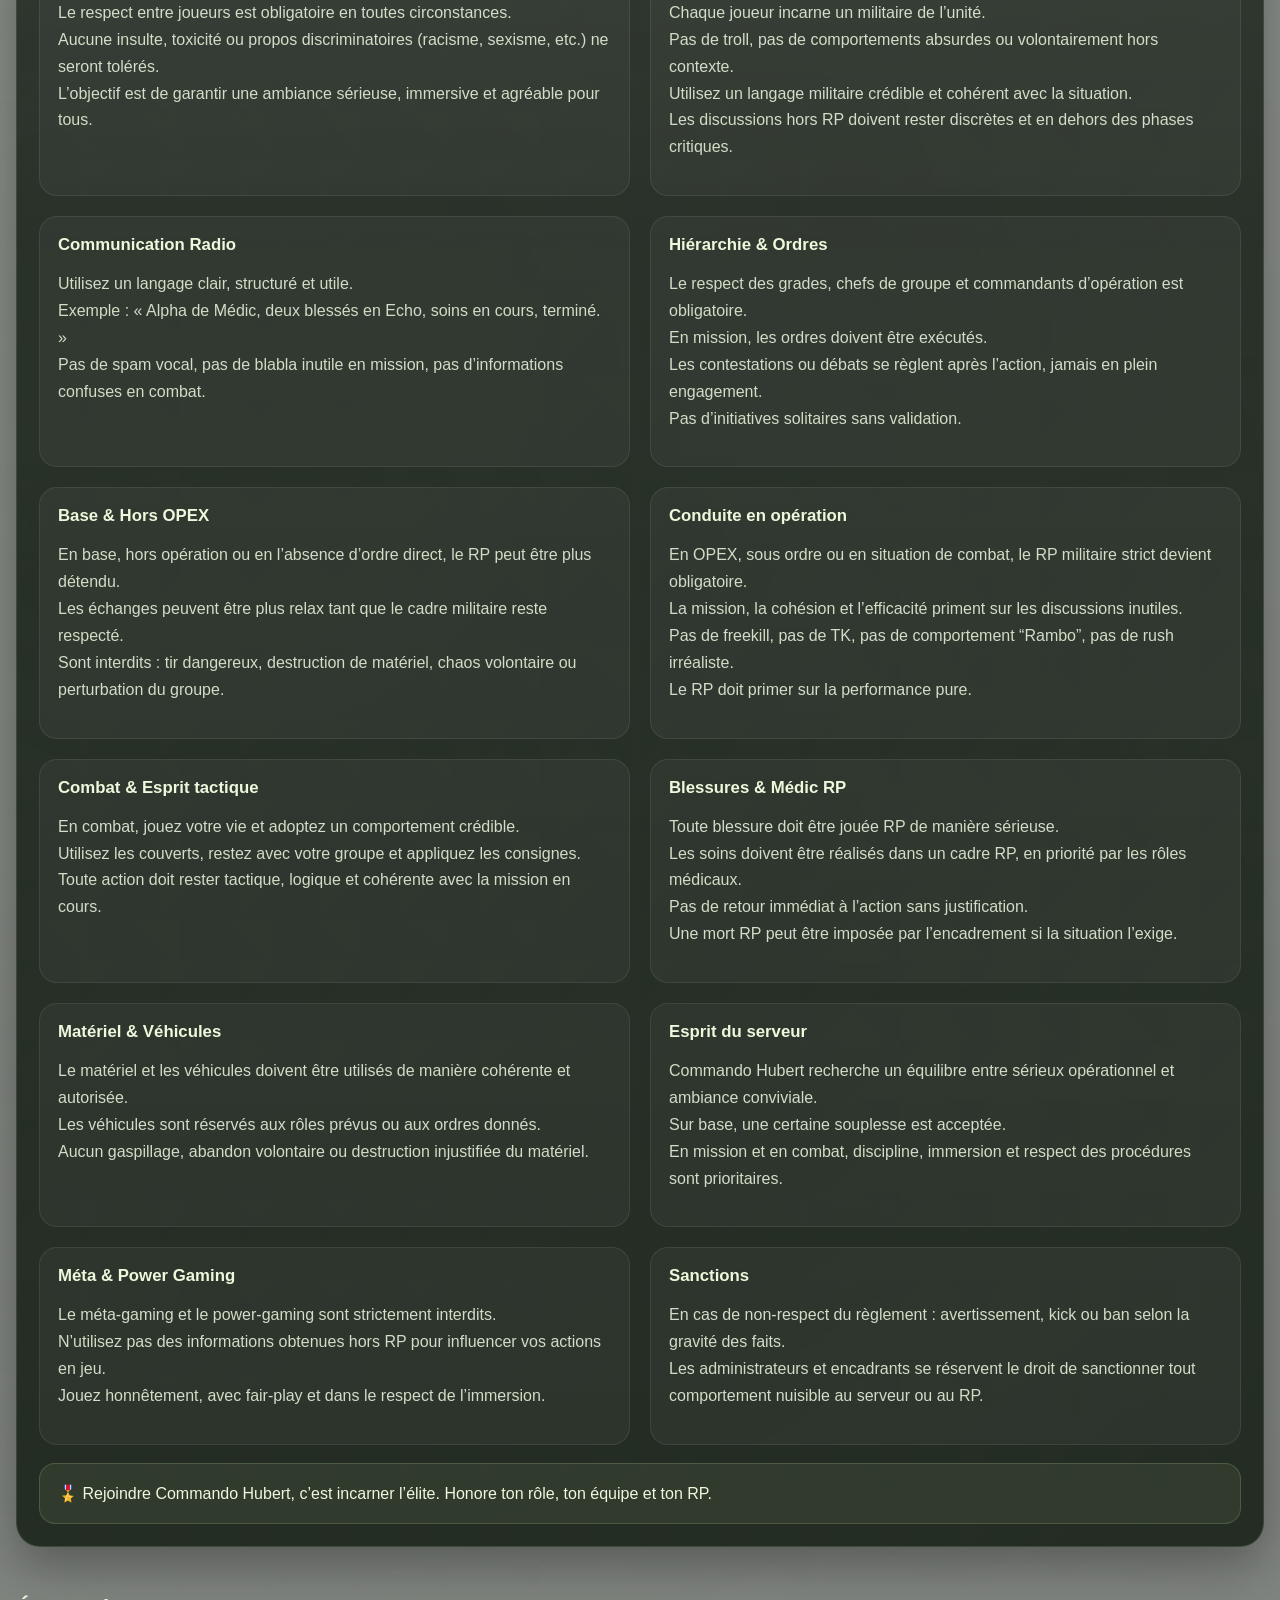
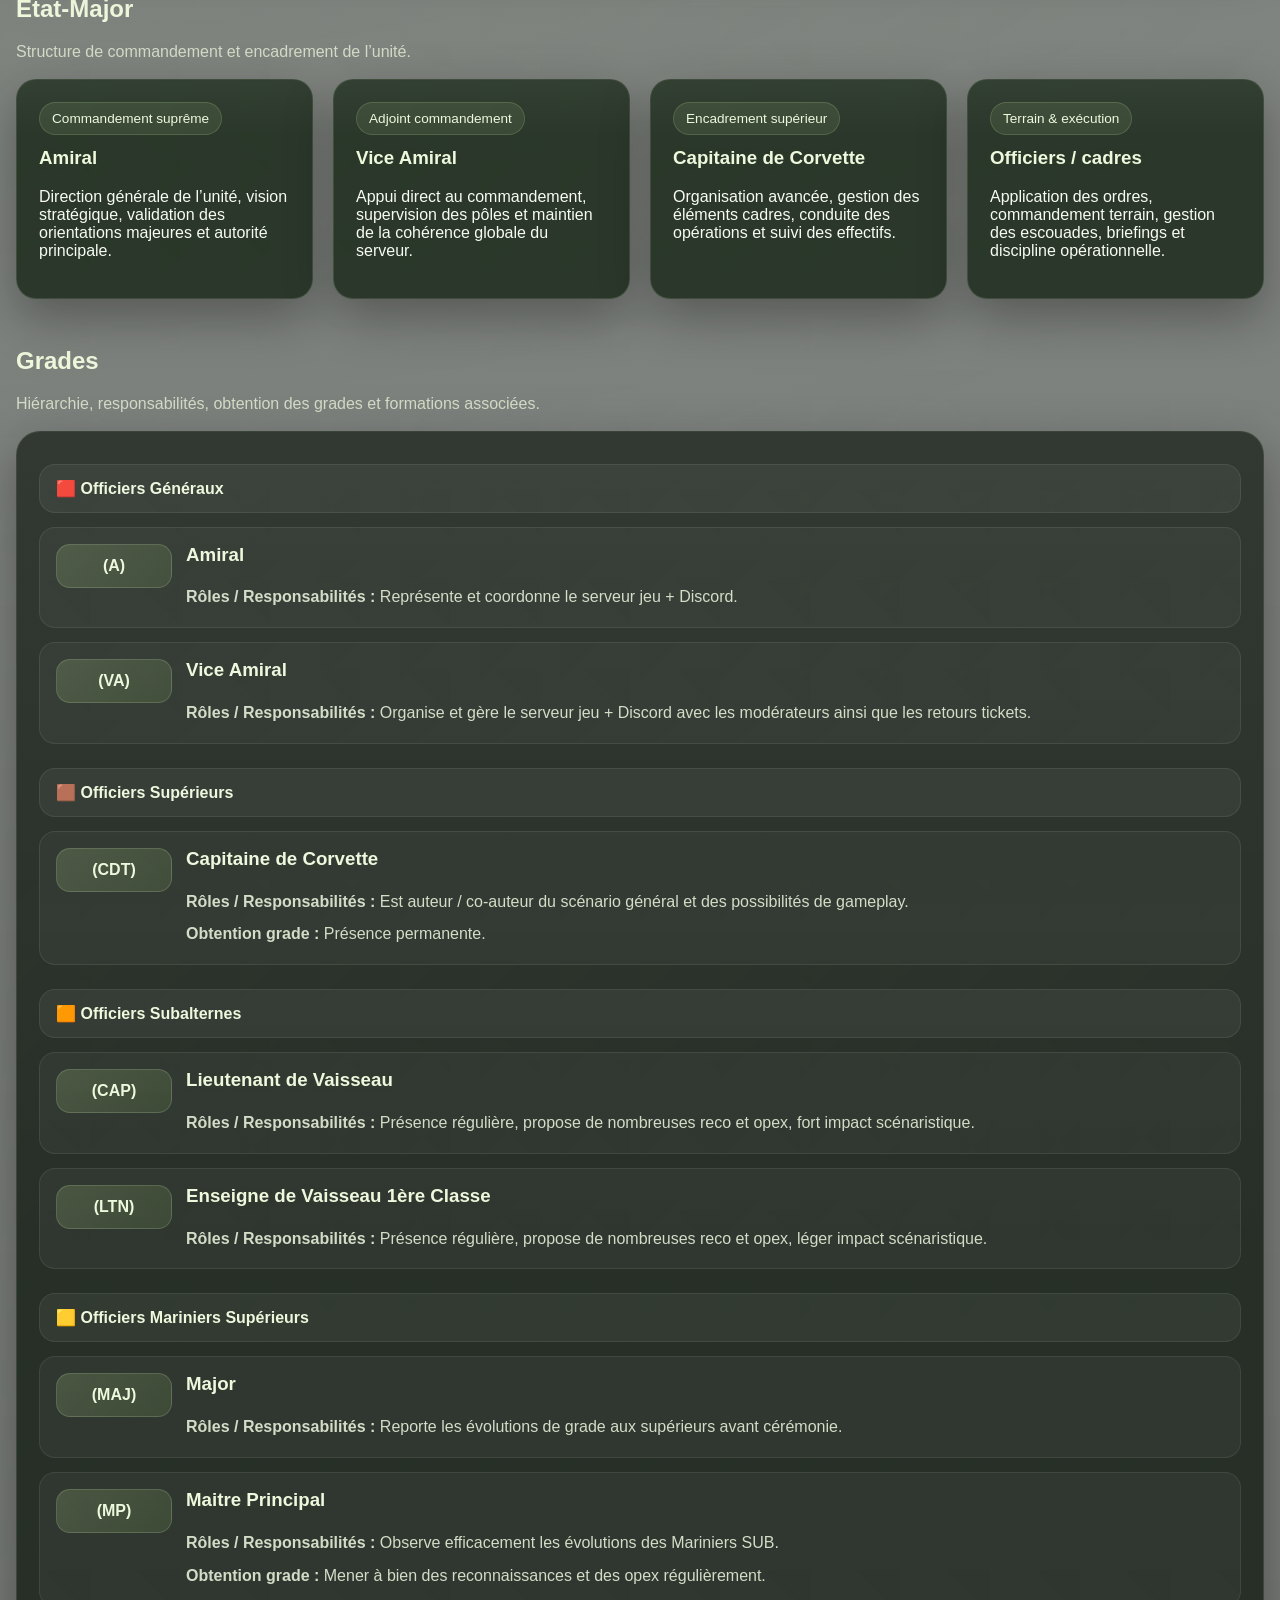
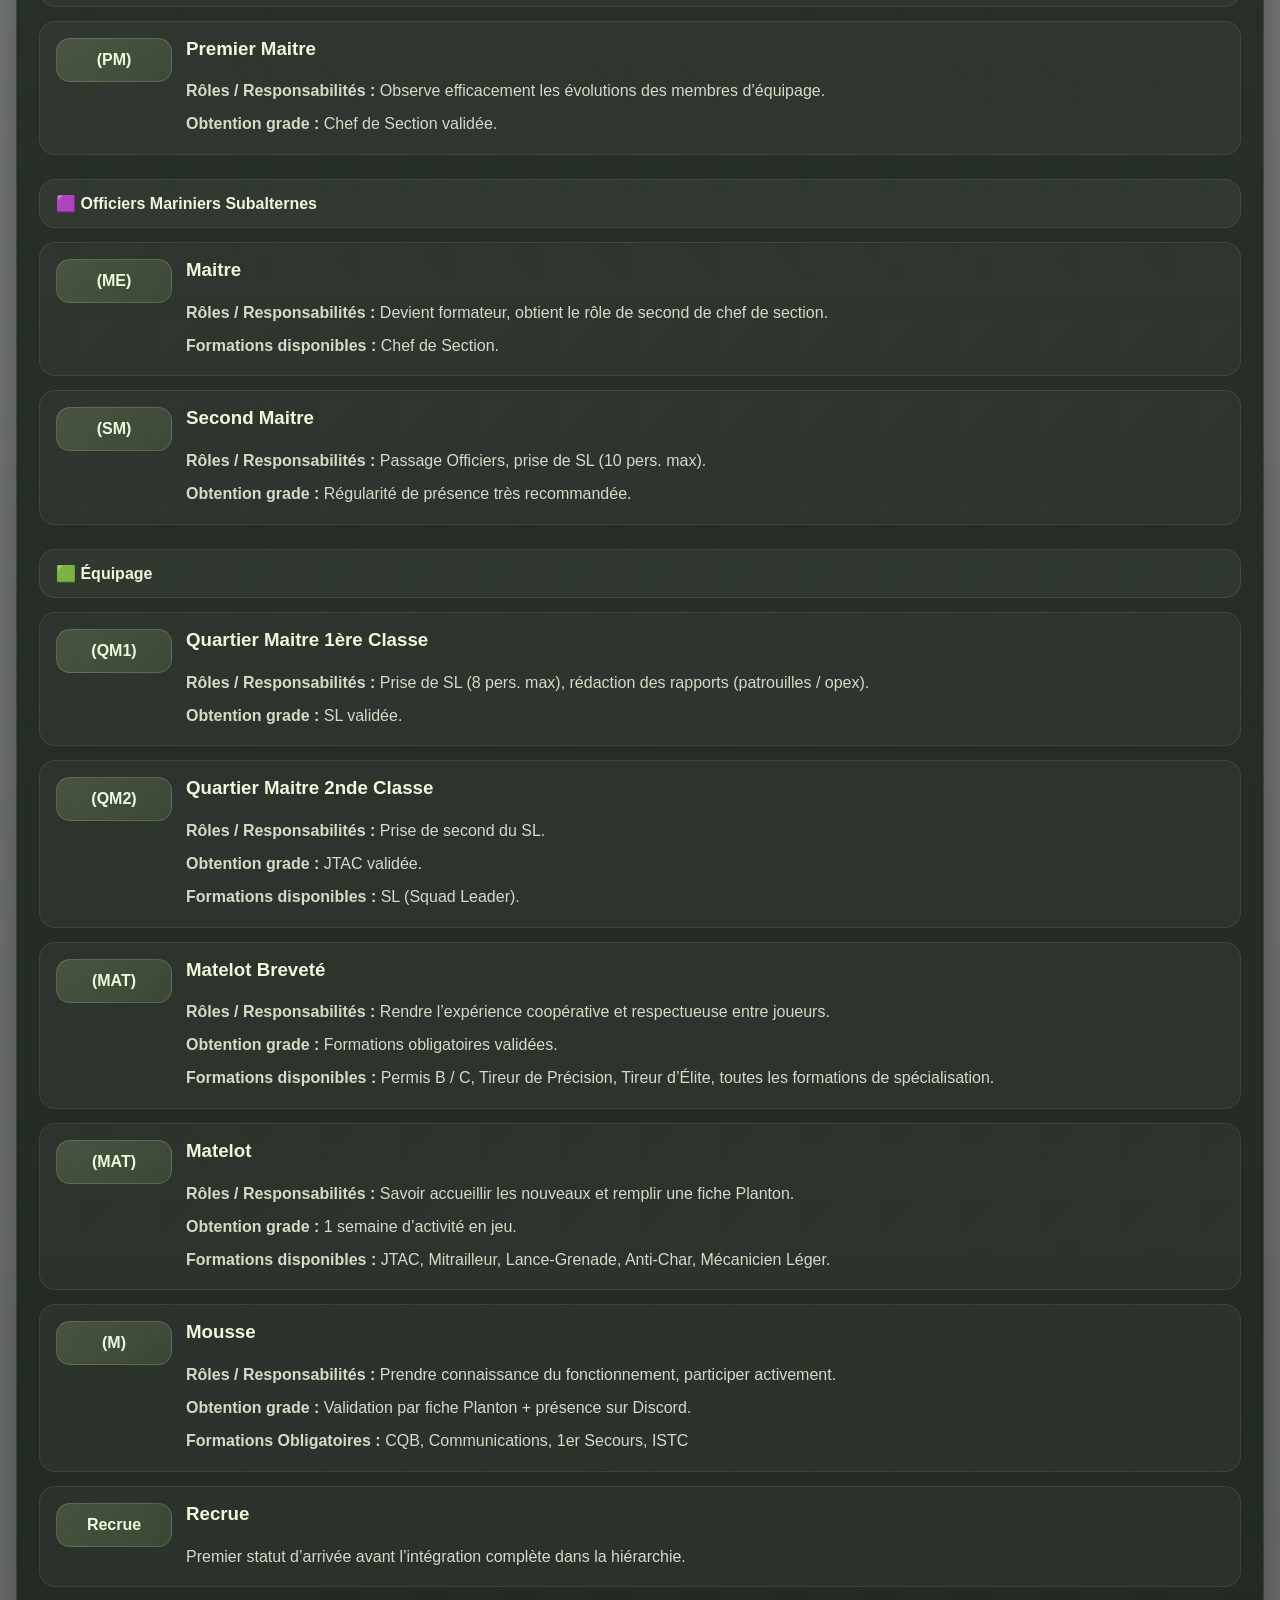
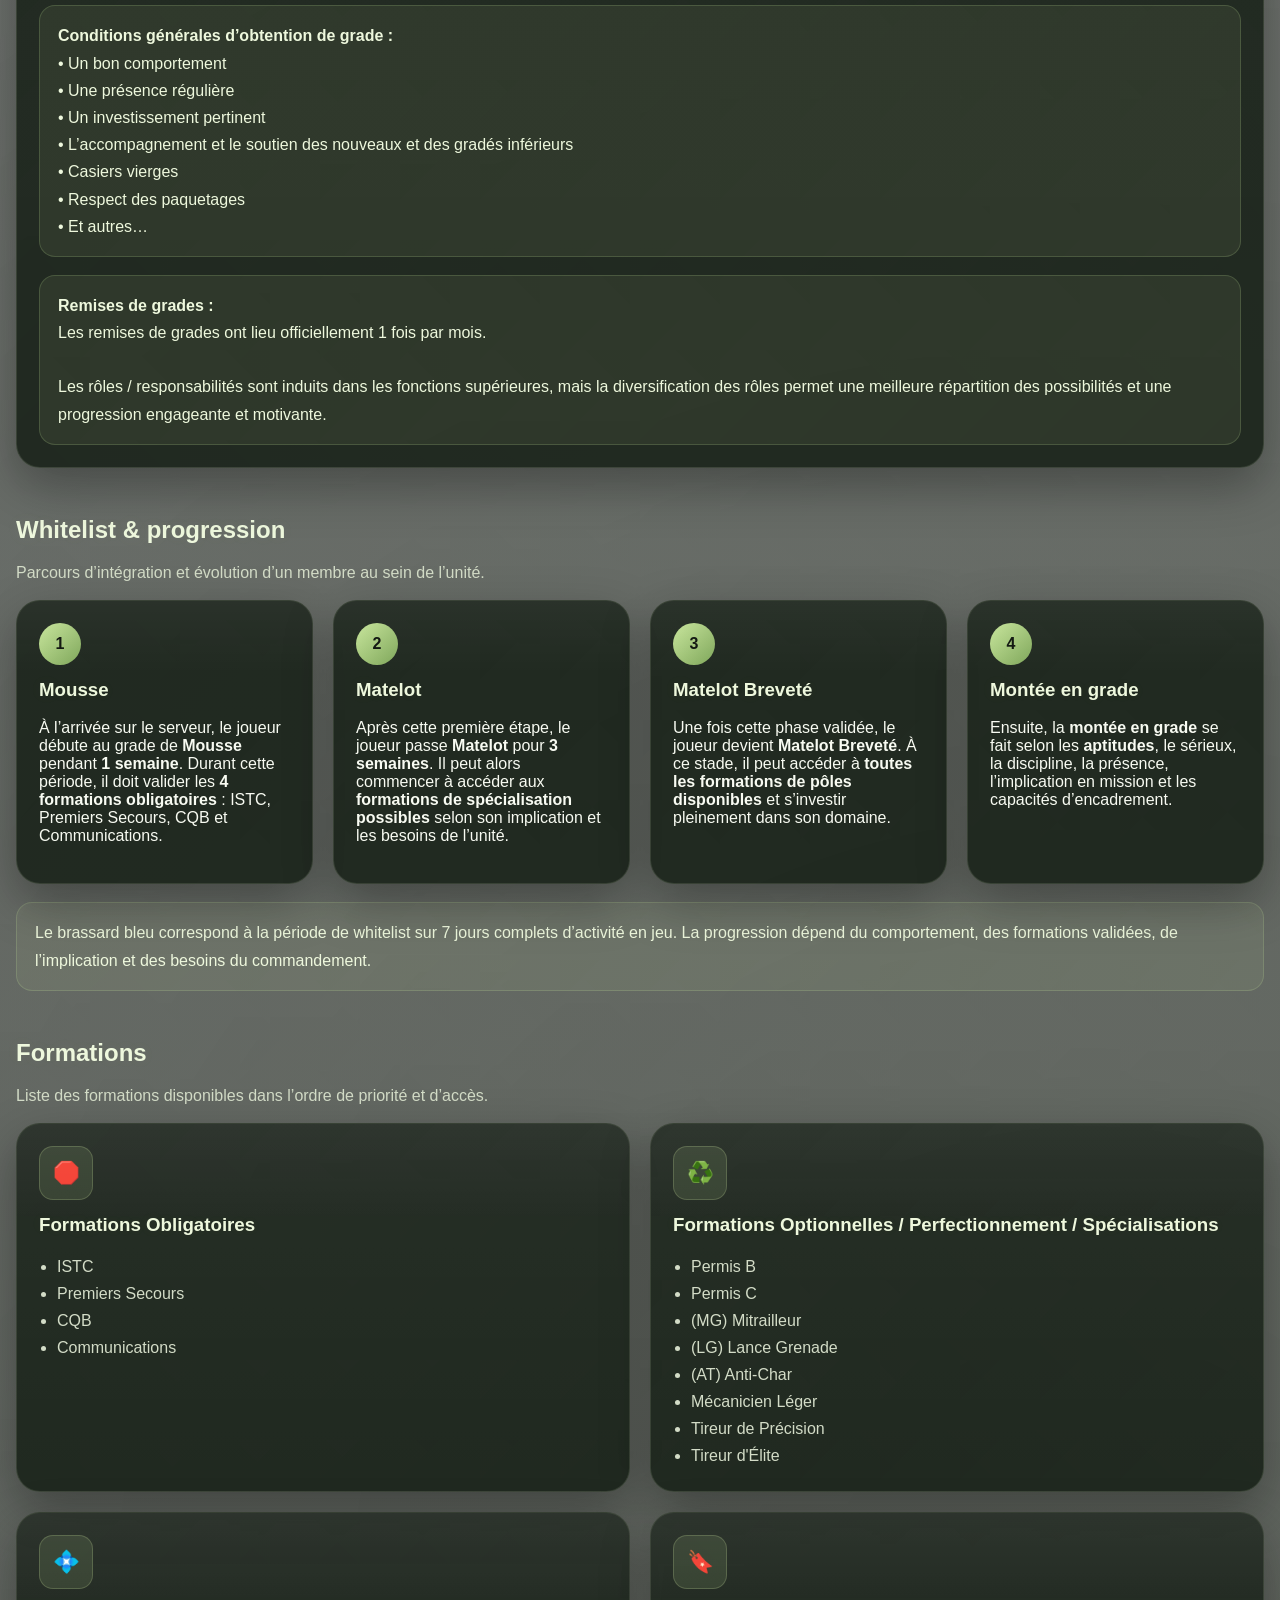
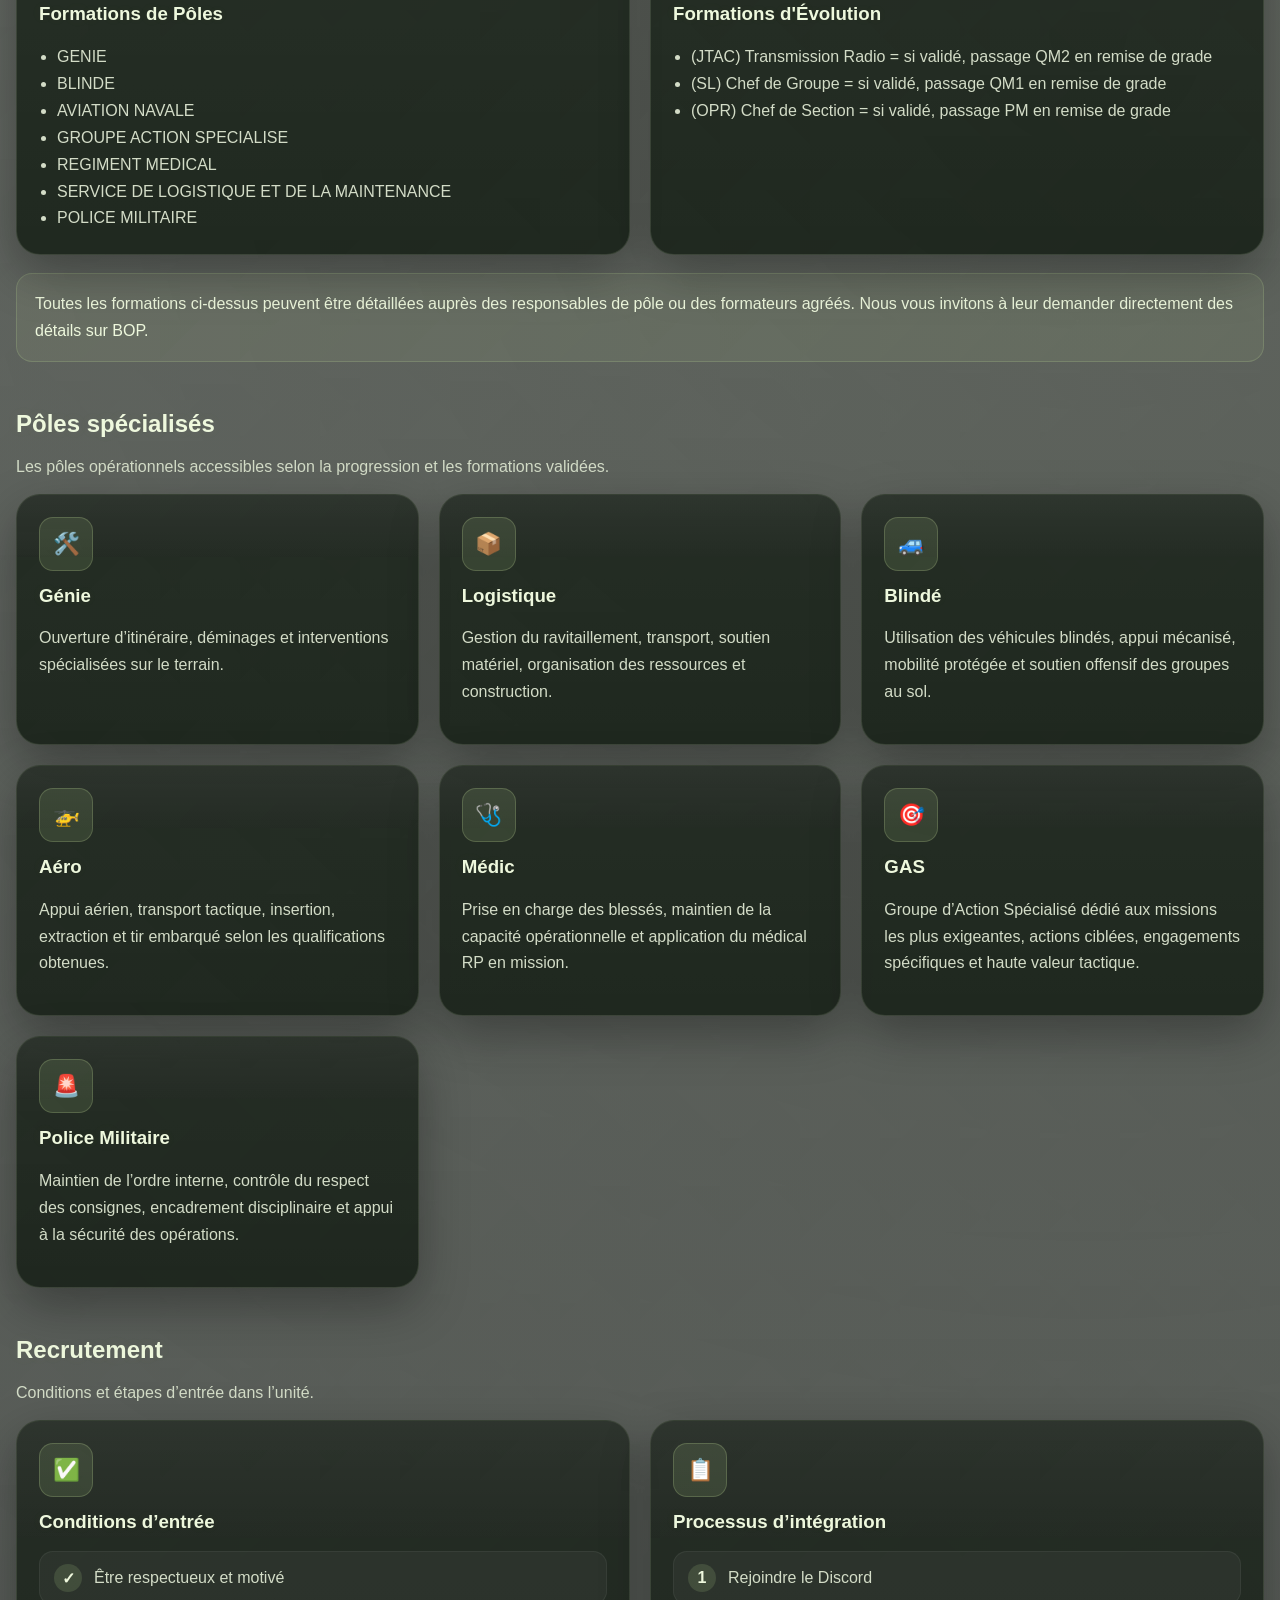
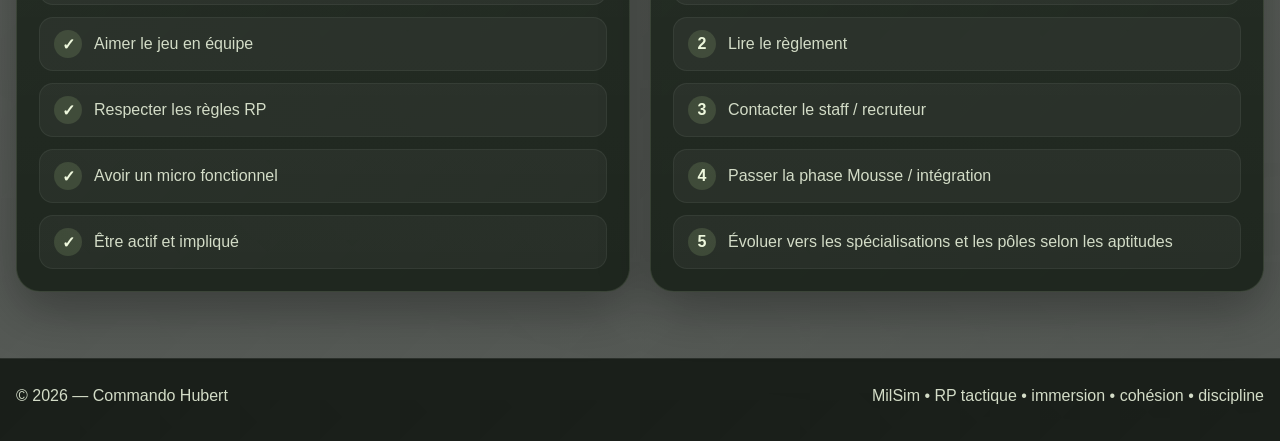
==== commit 5f6e7358: "Change greeting from 'Hello World' to 'Goodbye World'" ====
--- a/index.html
+++ b/index.html
@@ -1345,7 +1345,7 @@
                 <h3>Mousse</h3>
                 <p><strong>Rôles / Responsabilités :</strong> Prendre connaissance du fonctionnement, participer activement.</p>
                 <p><strong>Obtention grade :</strong> Validation par fiche Planton + présence sur Discord.</p>
-                <p><strong>Formations disponibles :</strong> CQB, Communications, Médicale Basique.</p>
+                <p><strong>Formations Obligatoires :</strong> CQB, Communications, 1er Secours, ISTC</p>
               </div>
             </div>
 
@@ -1391,7 +1391,7 @@
           <div class="step-box">
             <div class="step-number">1</div>
             <h3>Mousse</h3>
-            <p>À l’arrivée sur le serveur, le joueur débute au grade de <strong>Mousse</strong> pendant <strong>1 semaine</strong>. Durant cette période, il doit valider les <strong>3 formations obligatoires</strong> : Premiers Secours, CQB et Communications.</p>
+            <p>À l’arrivée sur le serveur, le joueur débute au grade de <strong>Mousse</strong> pendant <strong>1 semaine</strong>. Durant cette période, il doit valider les <strong>4 formations obligatoires</strong> : ISTC, Premiers Secours, CQB et Communications.</p>
           </div>
 
           <div class="step-box">
@@ -1433,6 +1433,7 @@
             <div class="icon">🛑</div>
             <h3>Formations Obligatoires</h3>
             <ul class="list">
+			  <li>ISTC</li>
               <li>Premiers Secours</li>
               <li>CQB</li>
               <li>Communications</li>
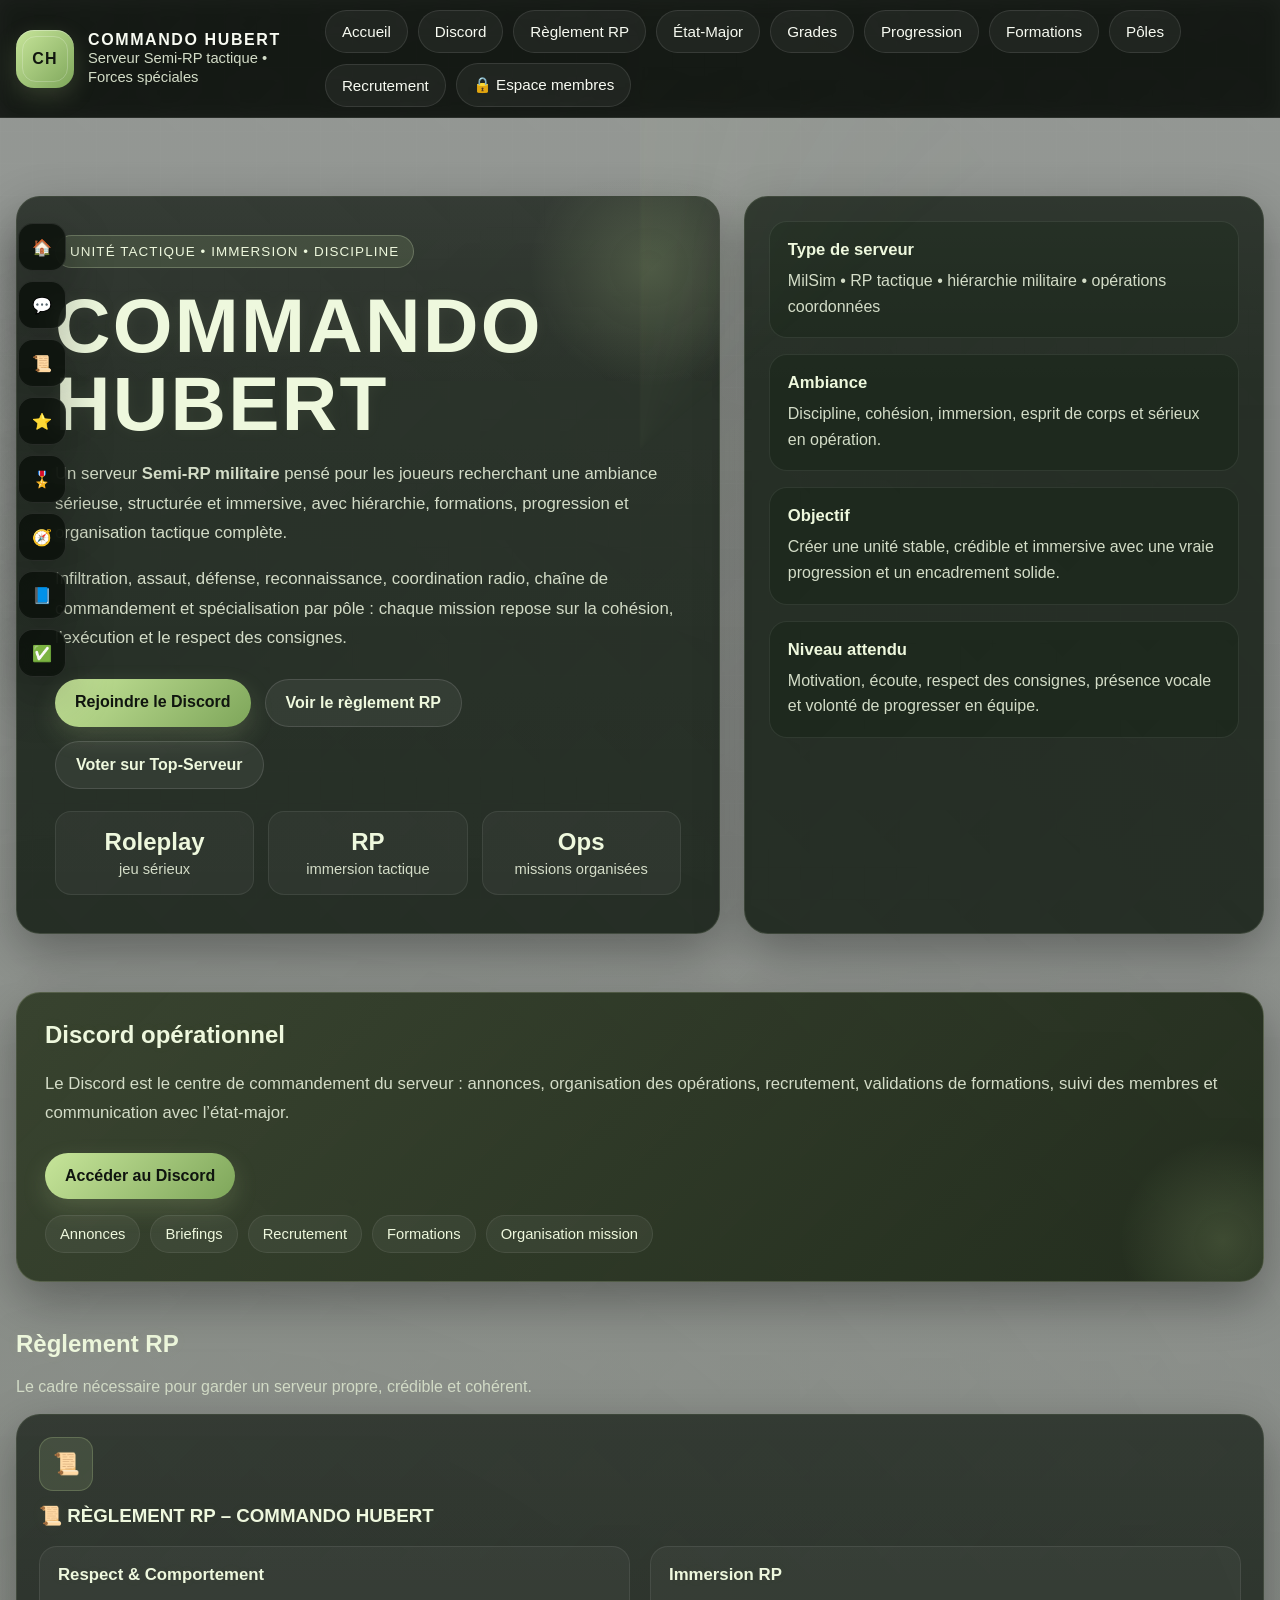
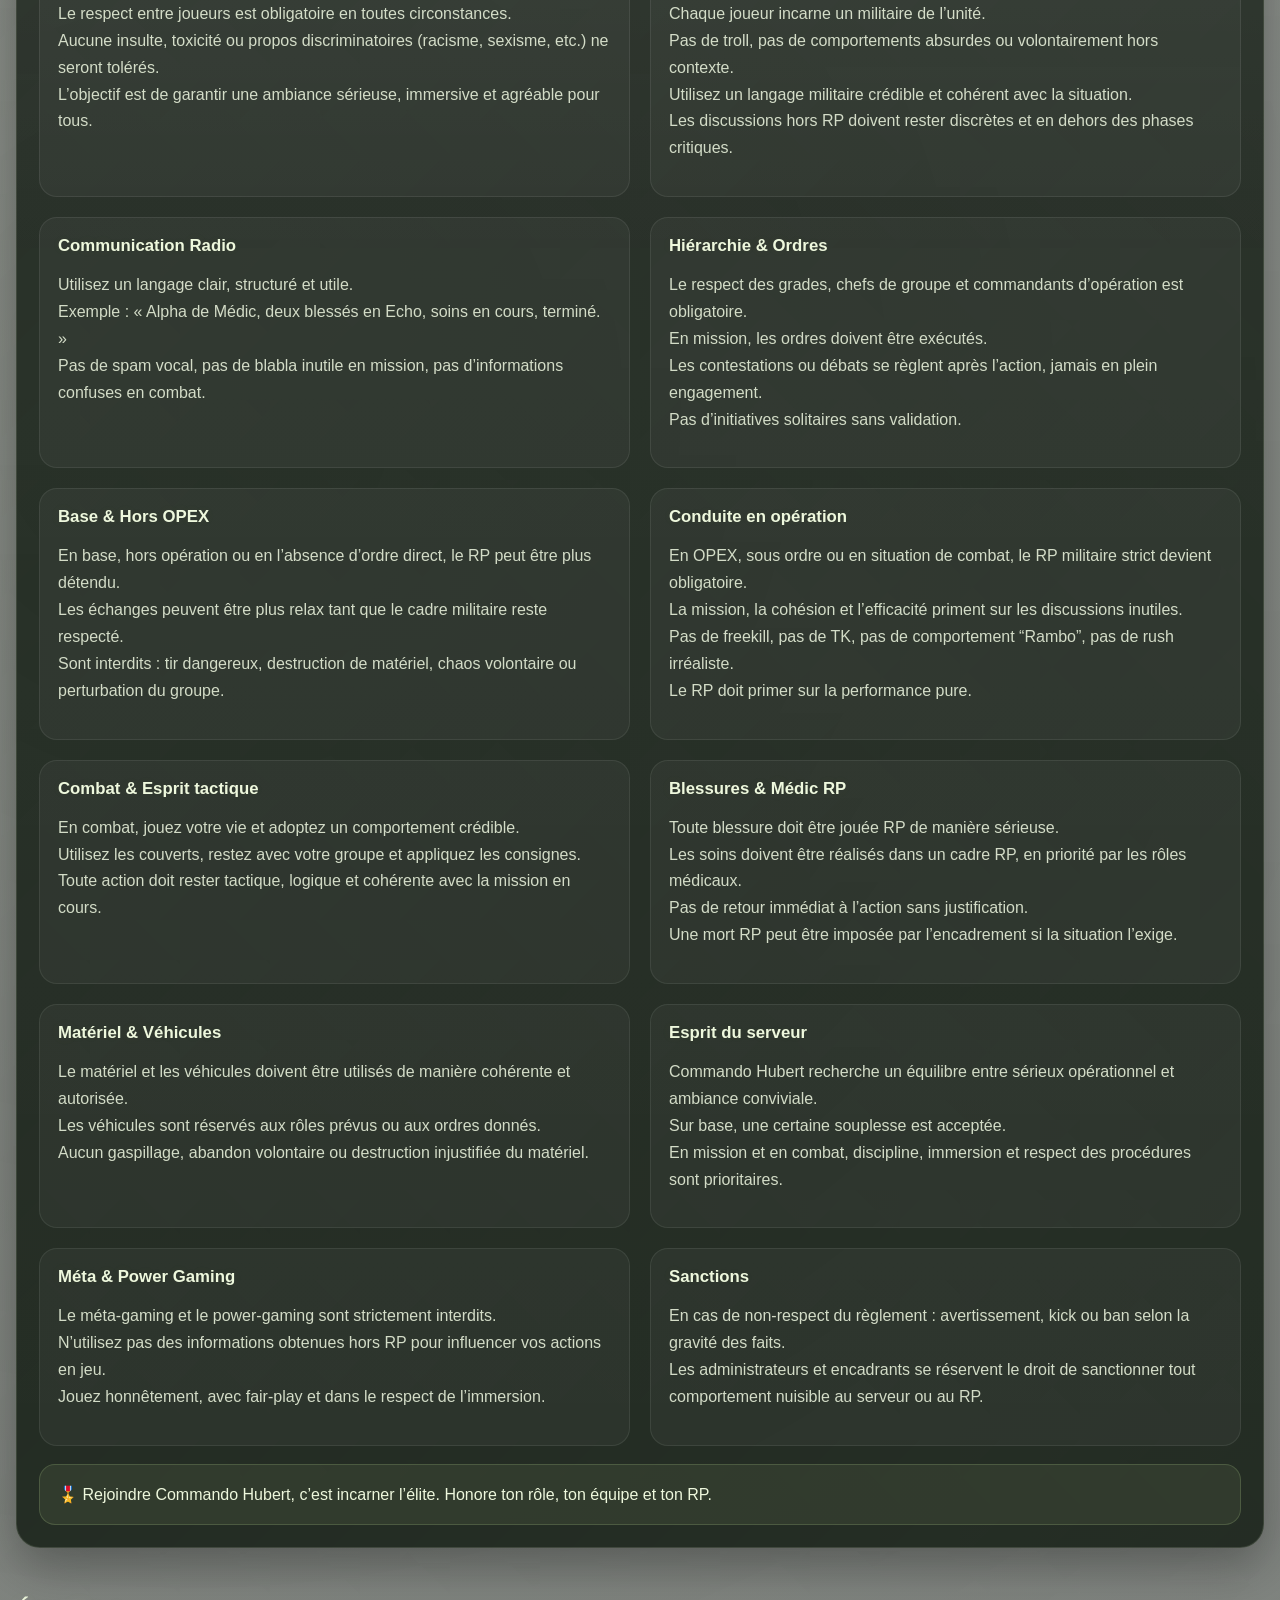
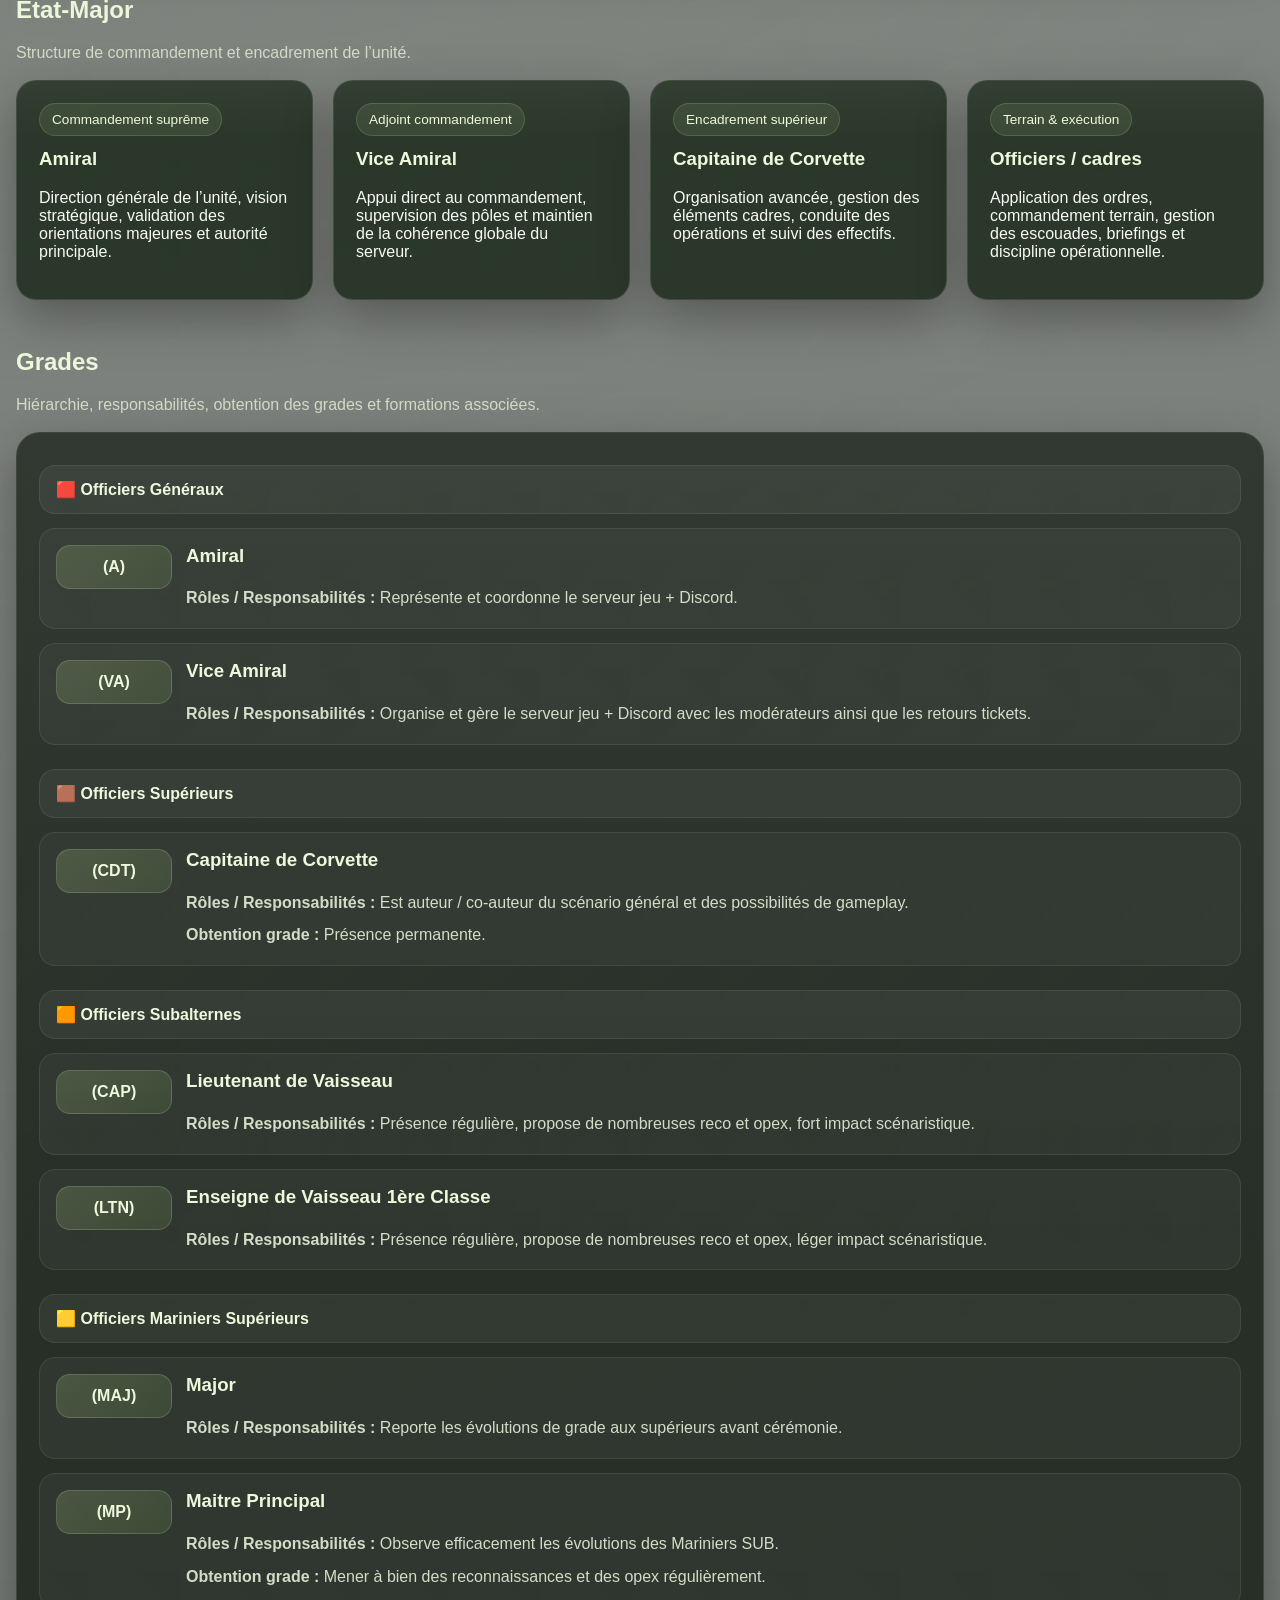
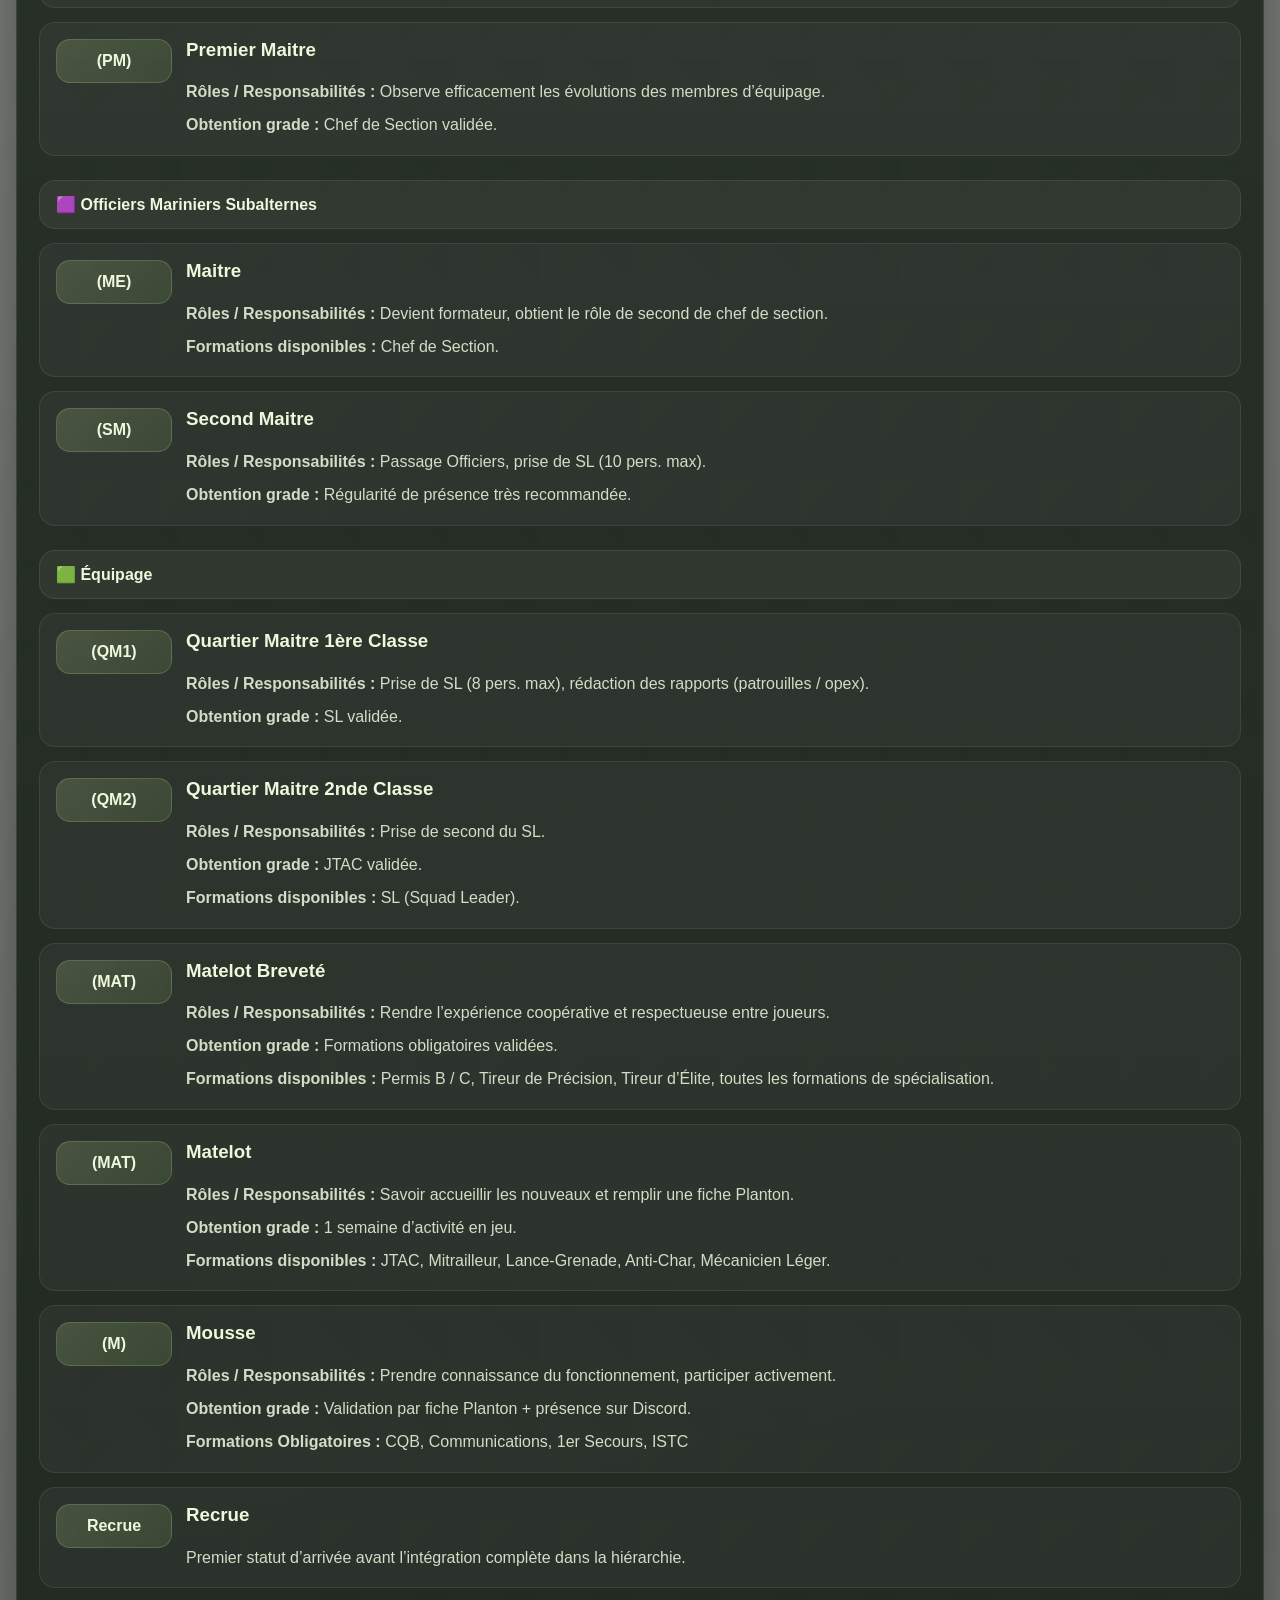
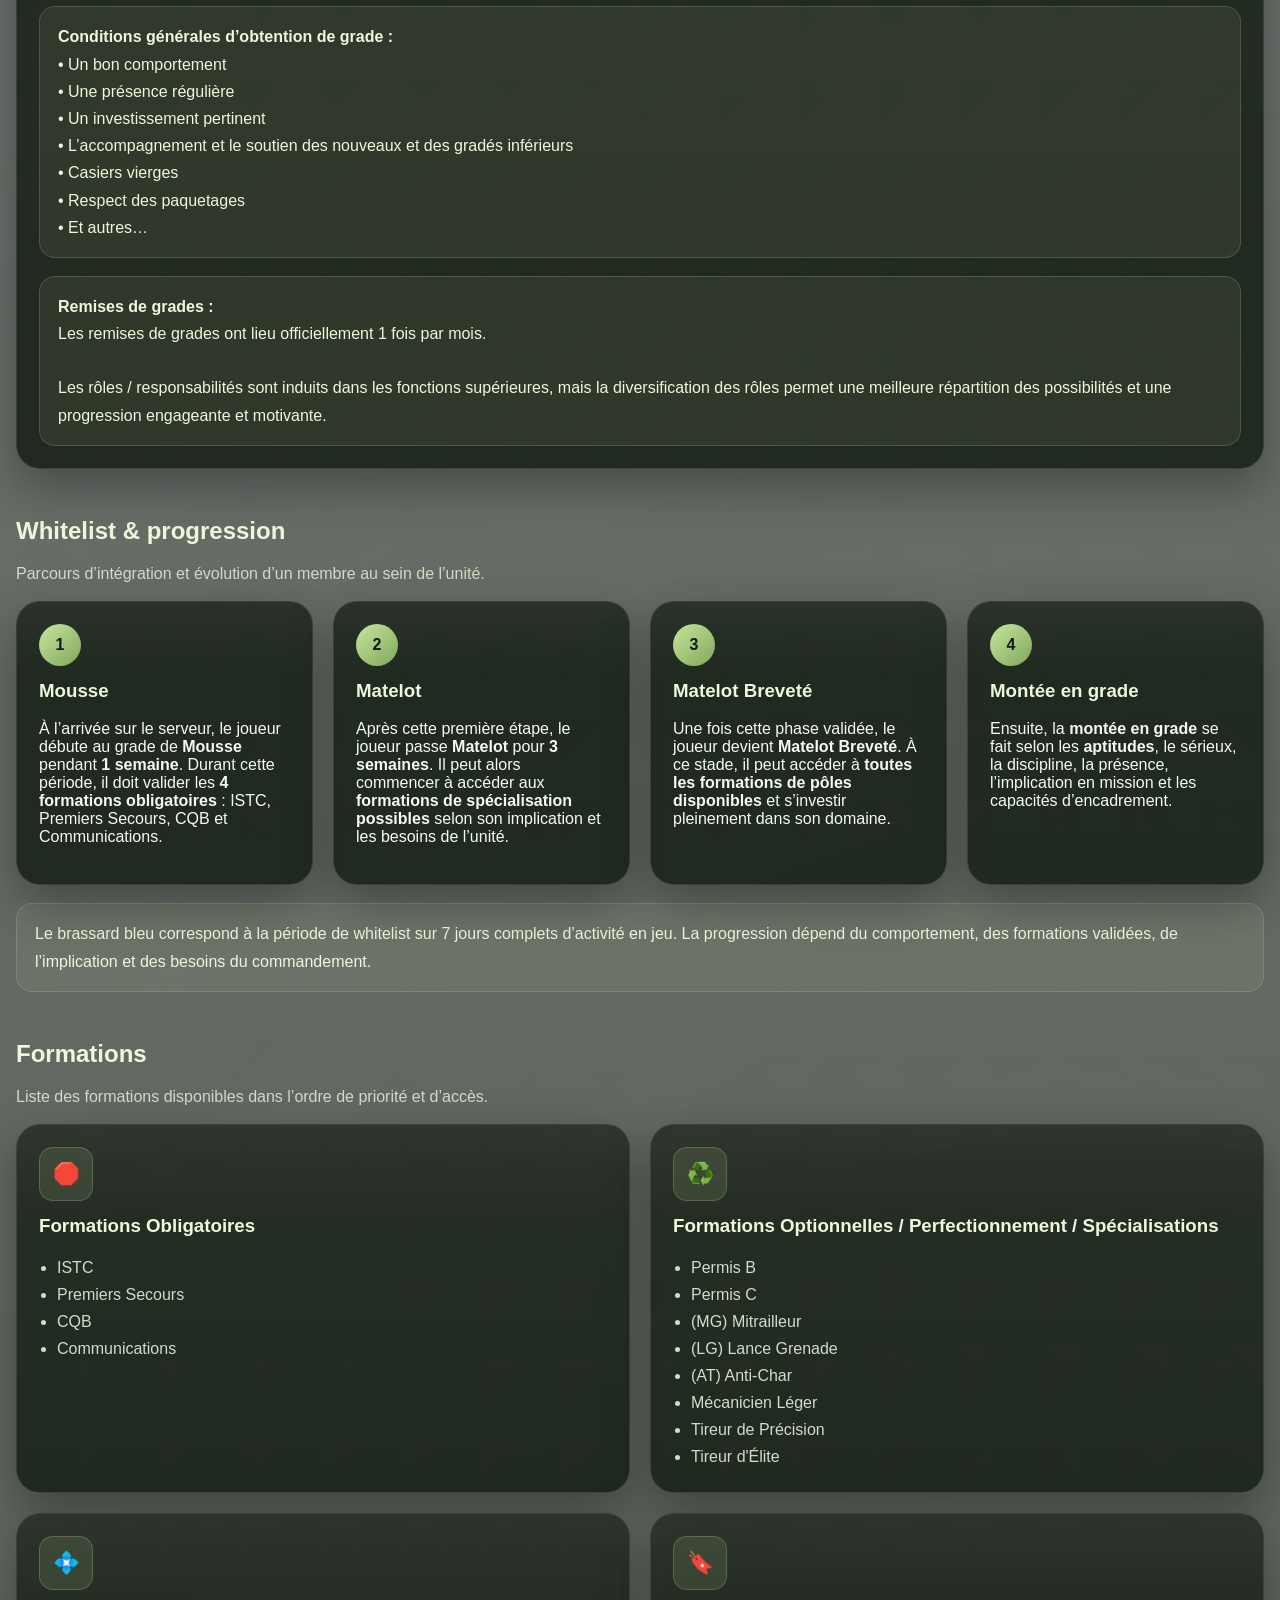
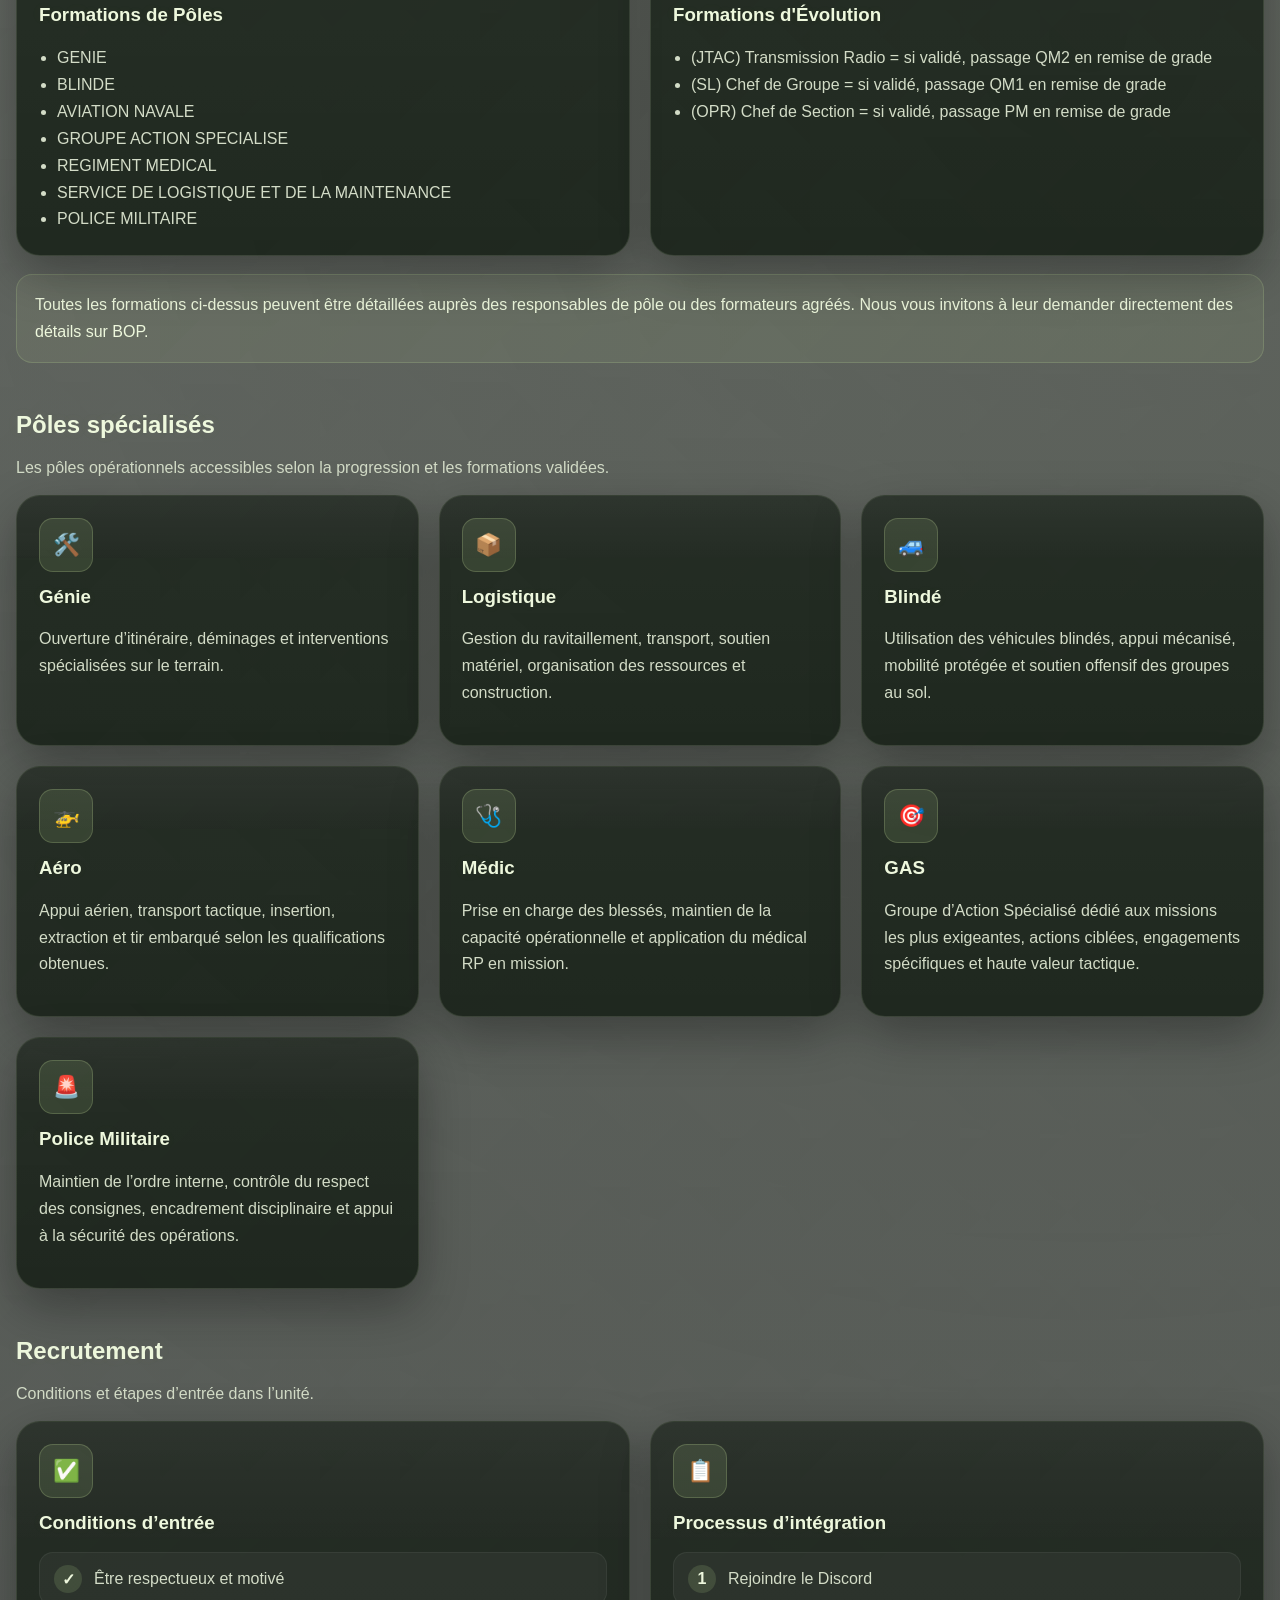
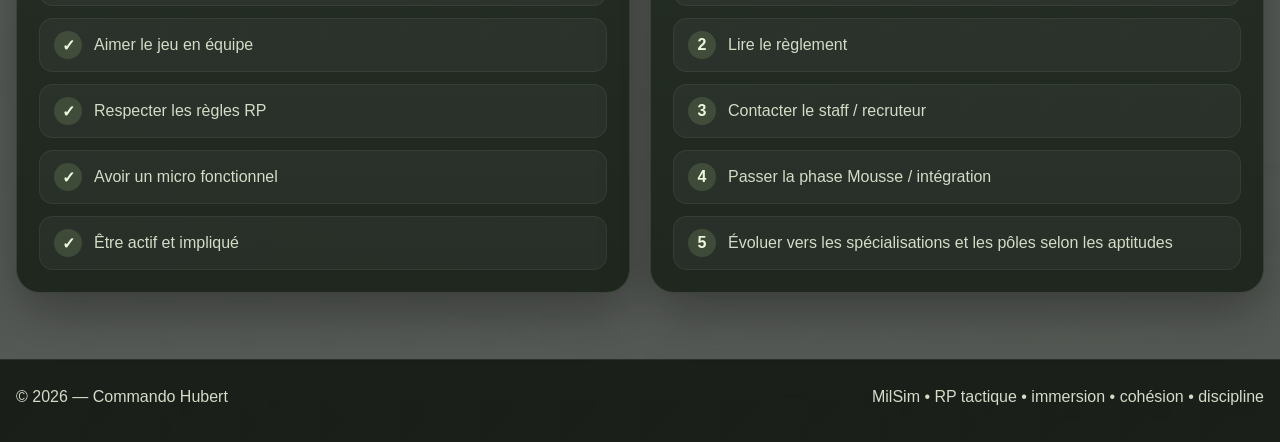
==== commit 815318cd: "Ajoute l'espace membres : connexion, dossiers médicaux et désamorçage IED - connexion.html : identif" ====
--- a/index.html
+++ b/index.html
@@ -936,6 +936,7 @@
         <a href="#formations">Formations</a>
         <a href="#poles">Pôles</a>
         <a href="#recrutement">Recrutement</a>
+        <a href="connexion.html">🔒 Espace membres</a>
       </nav>
     </div>
   </header>
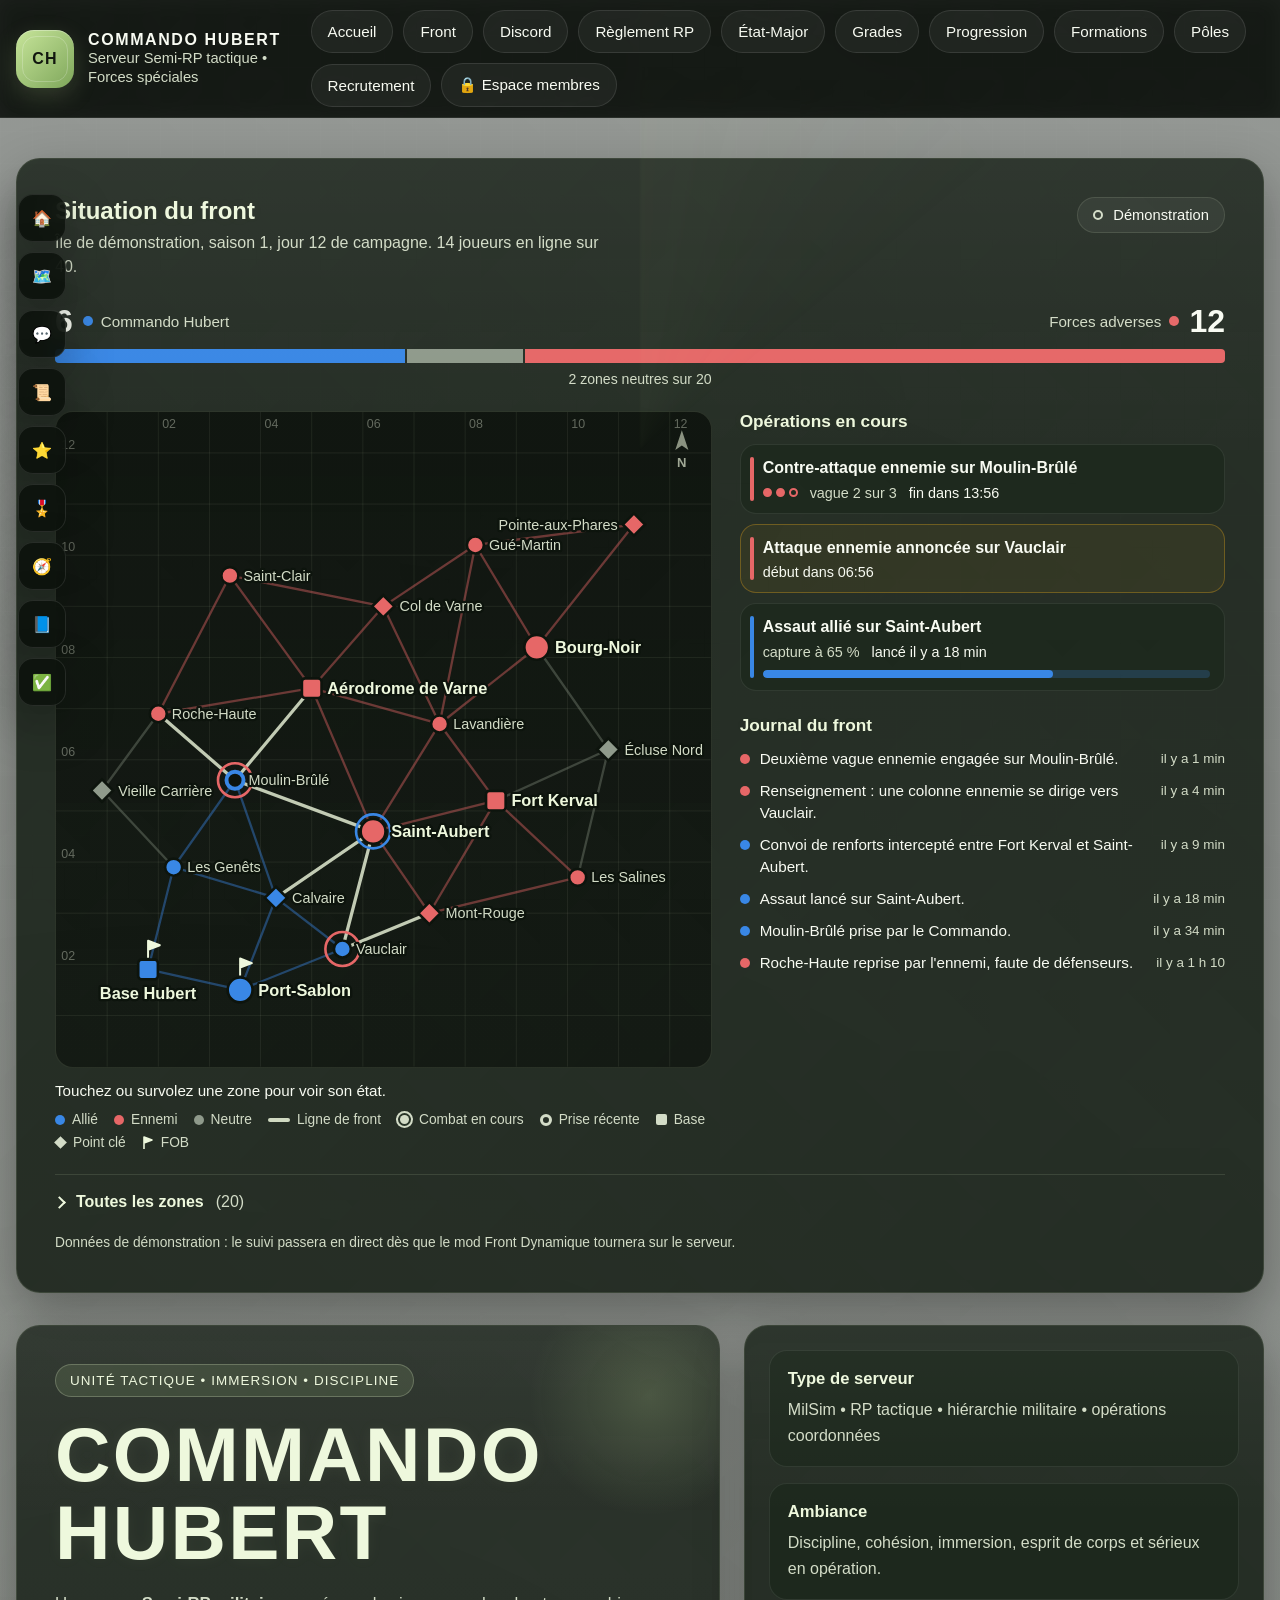
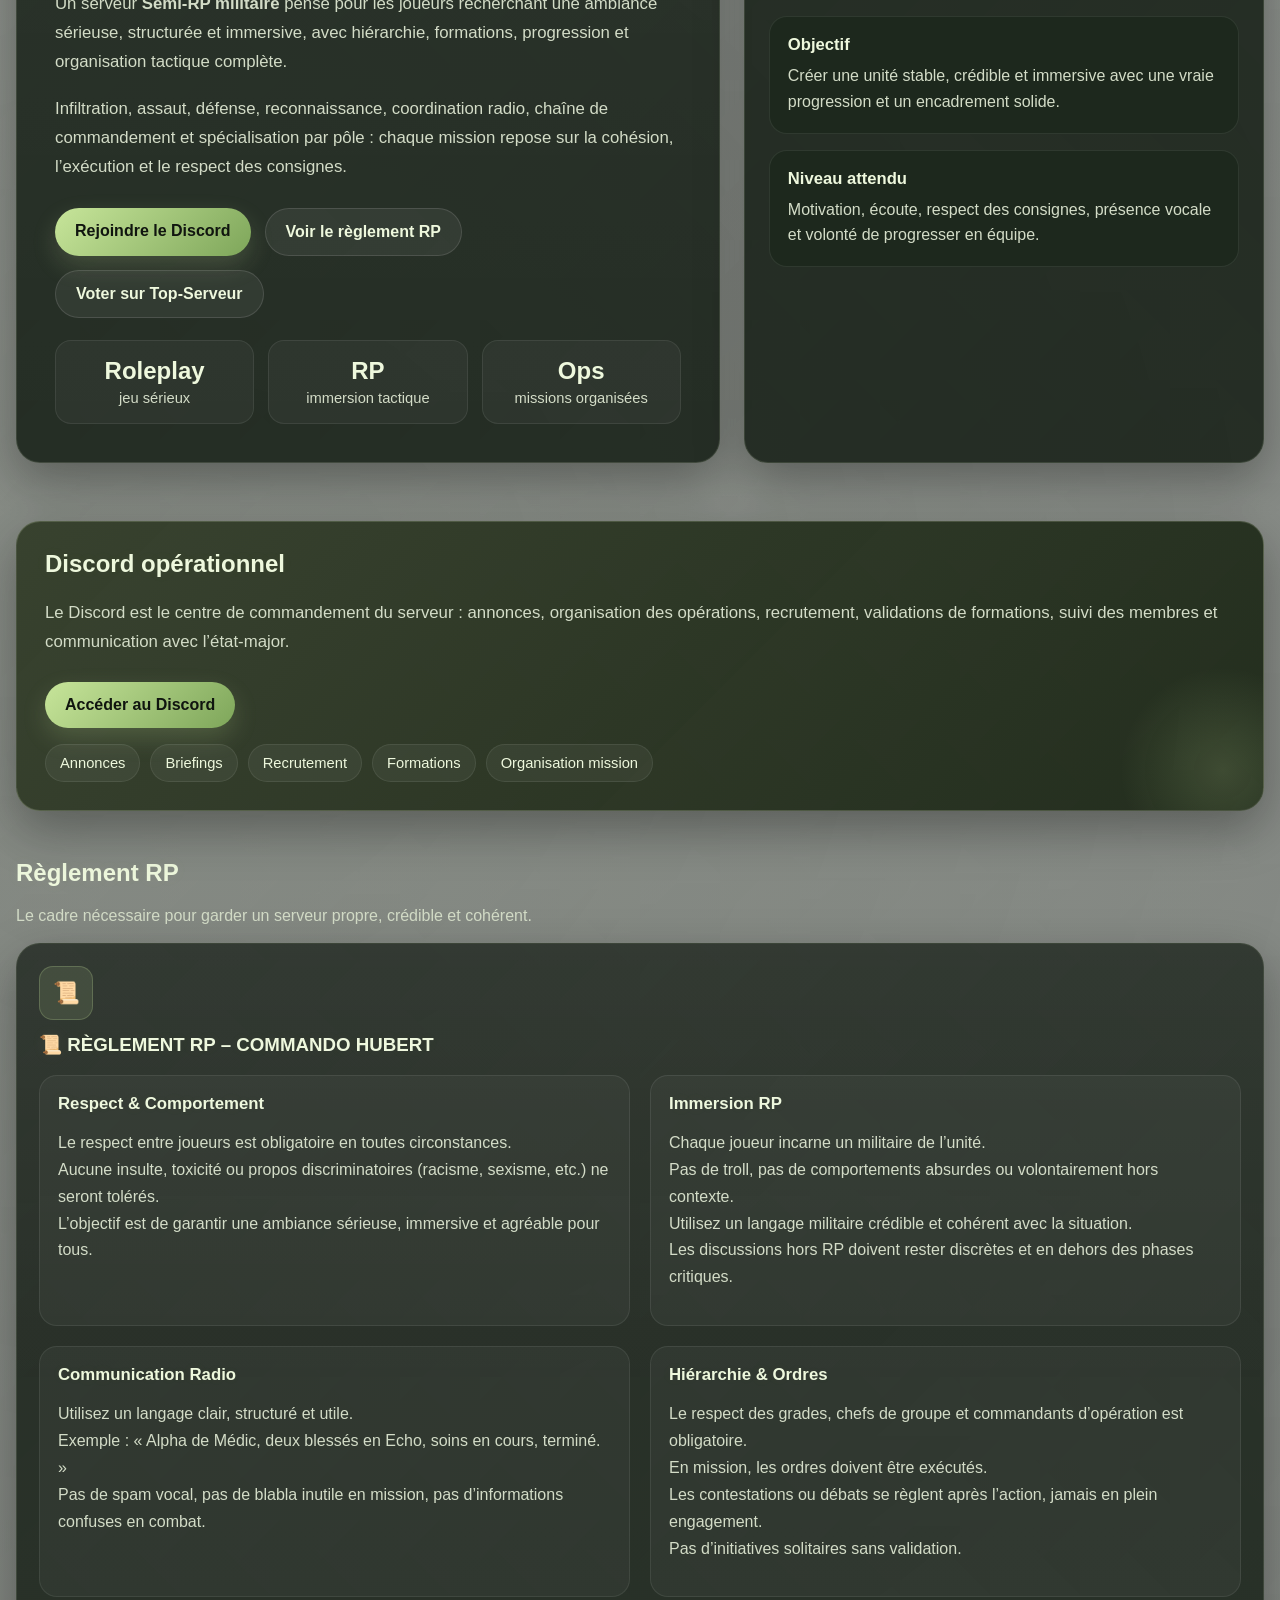
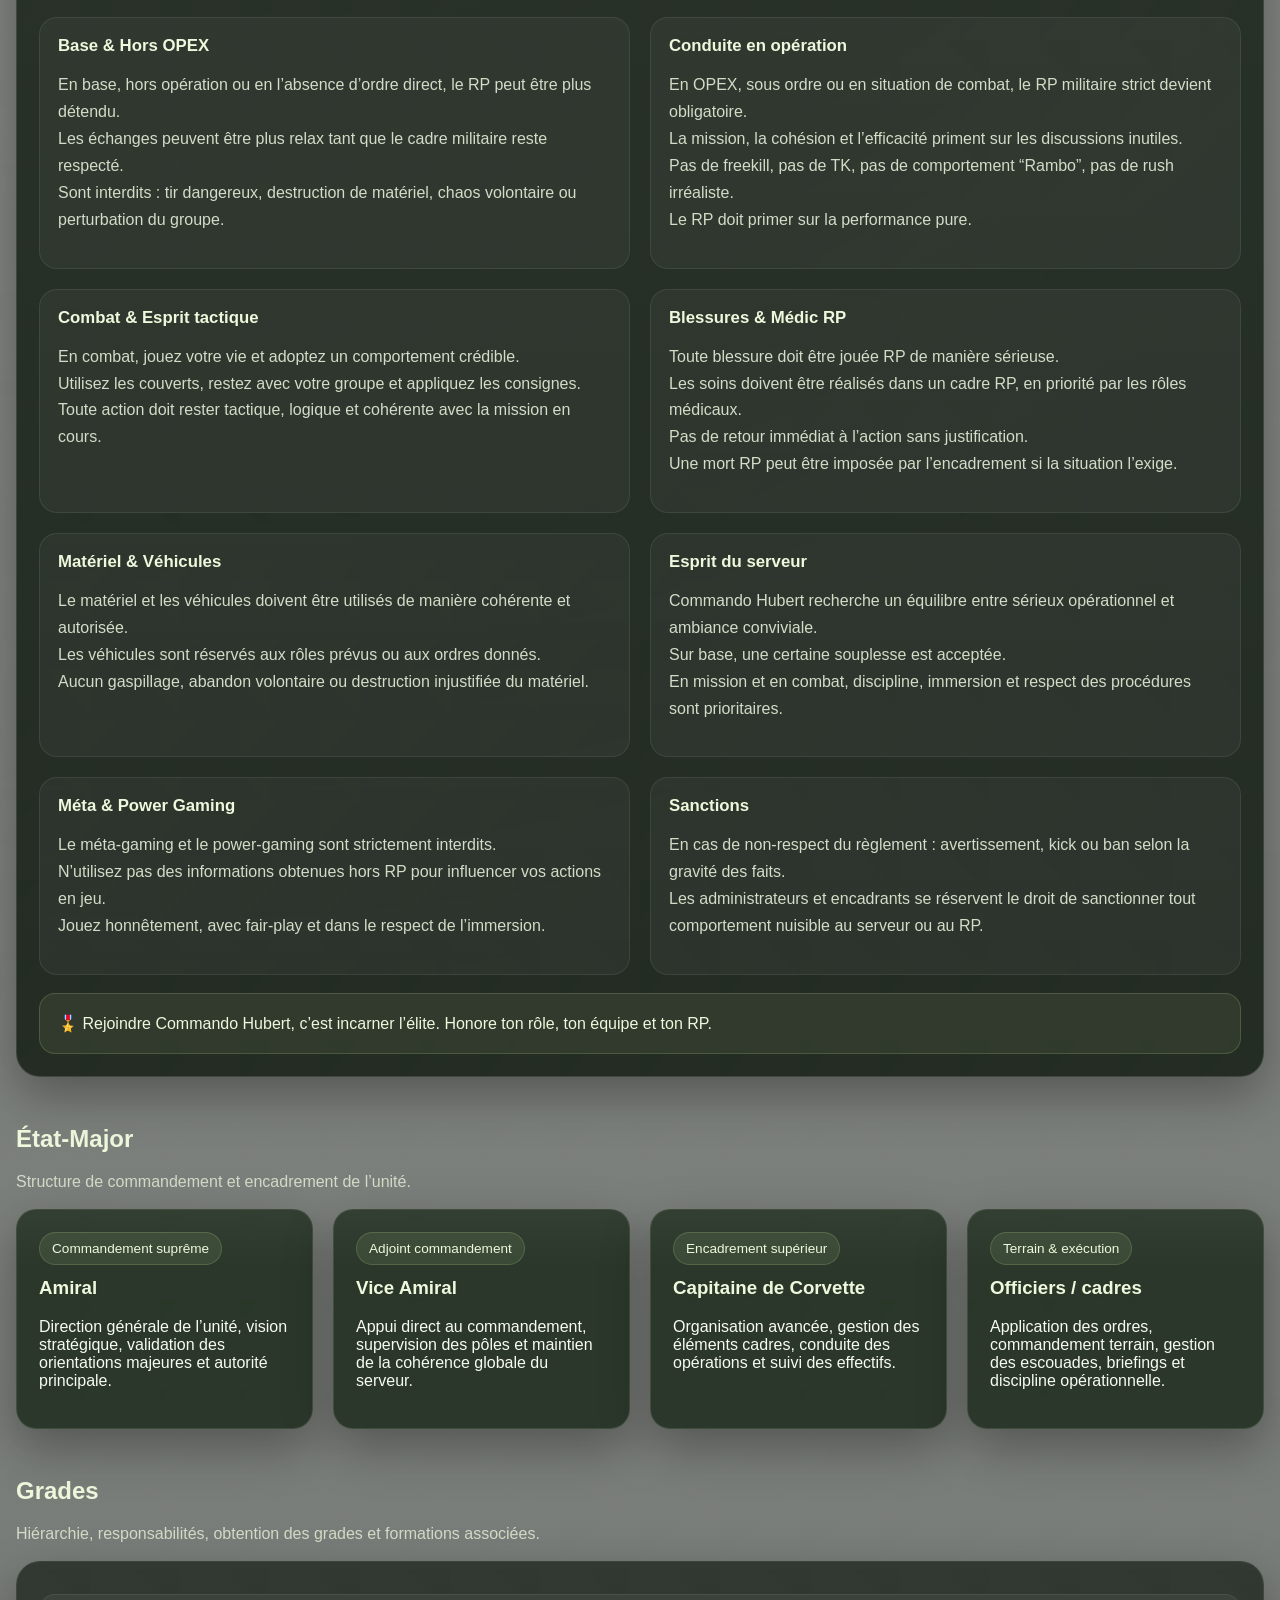
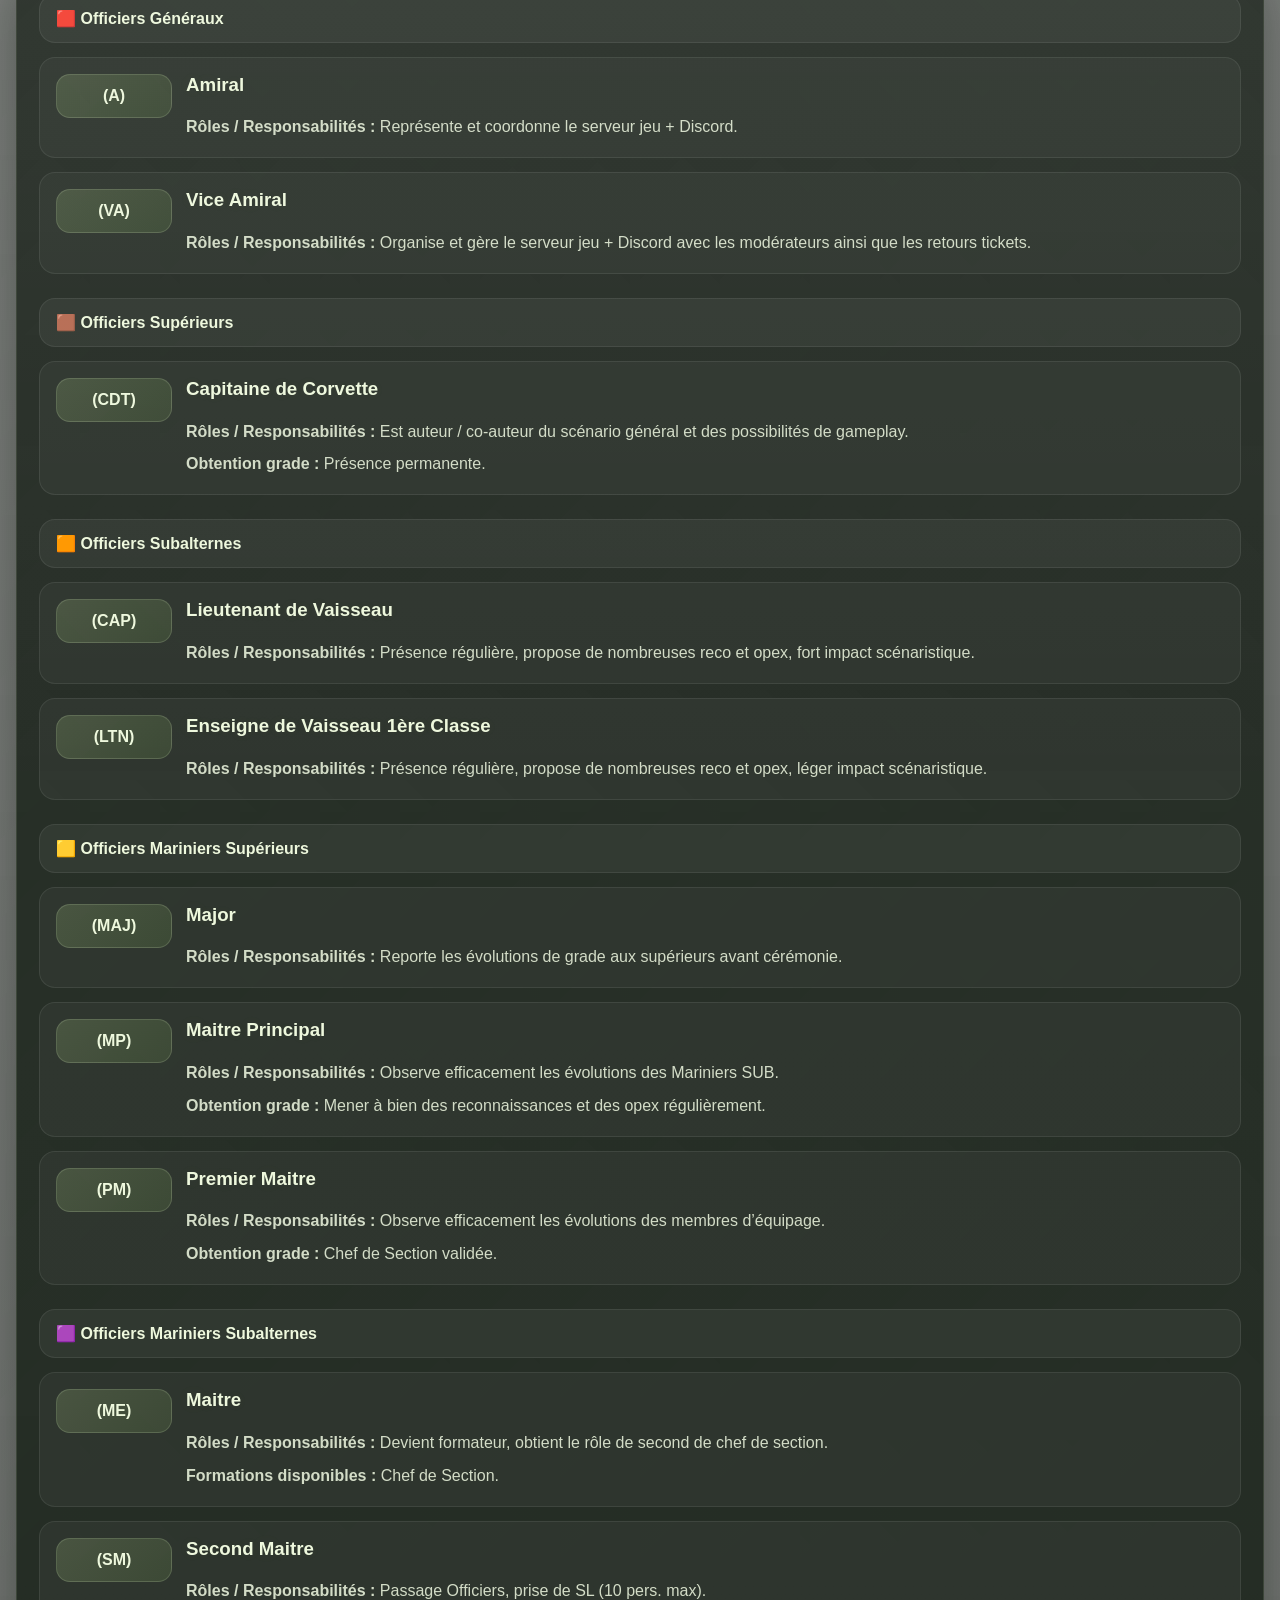
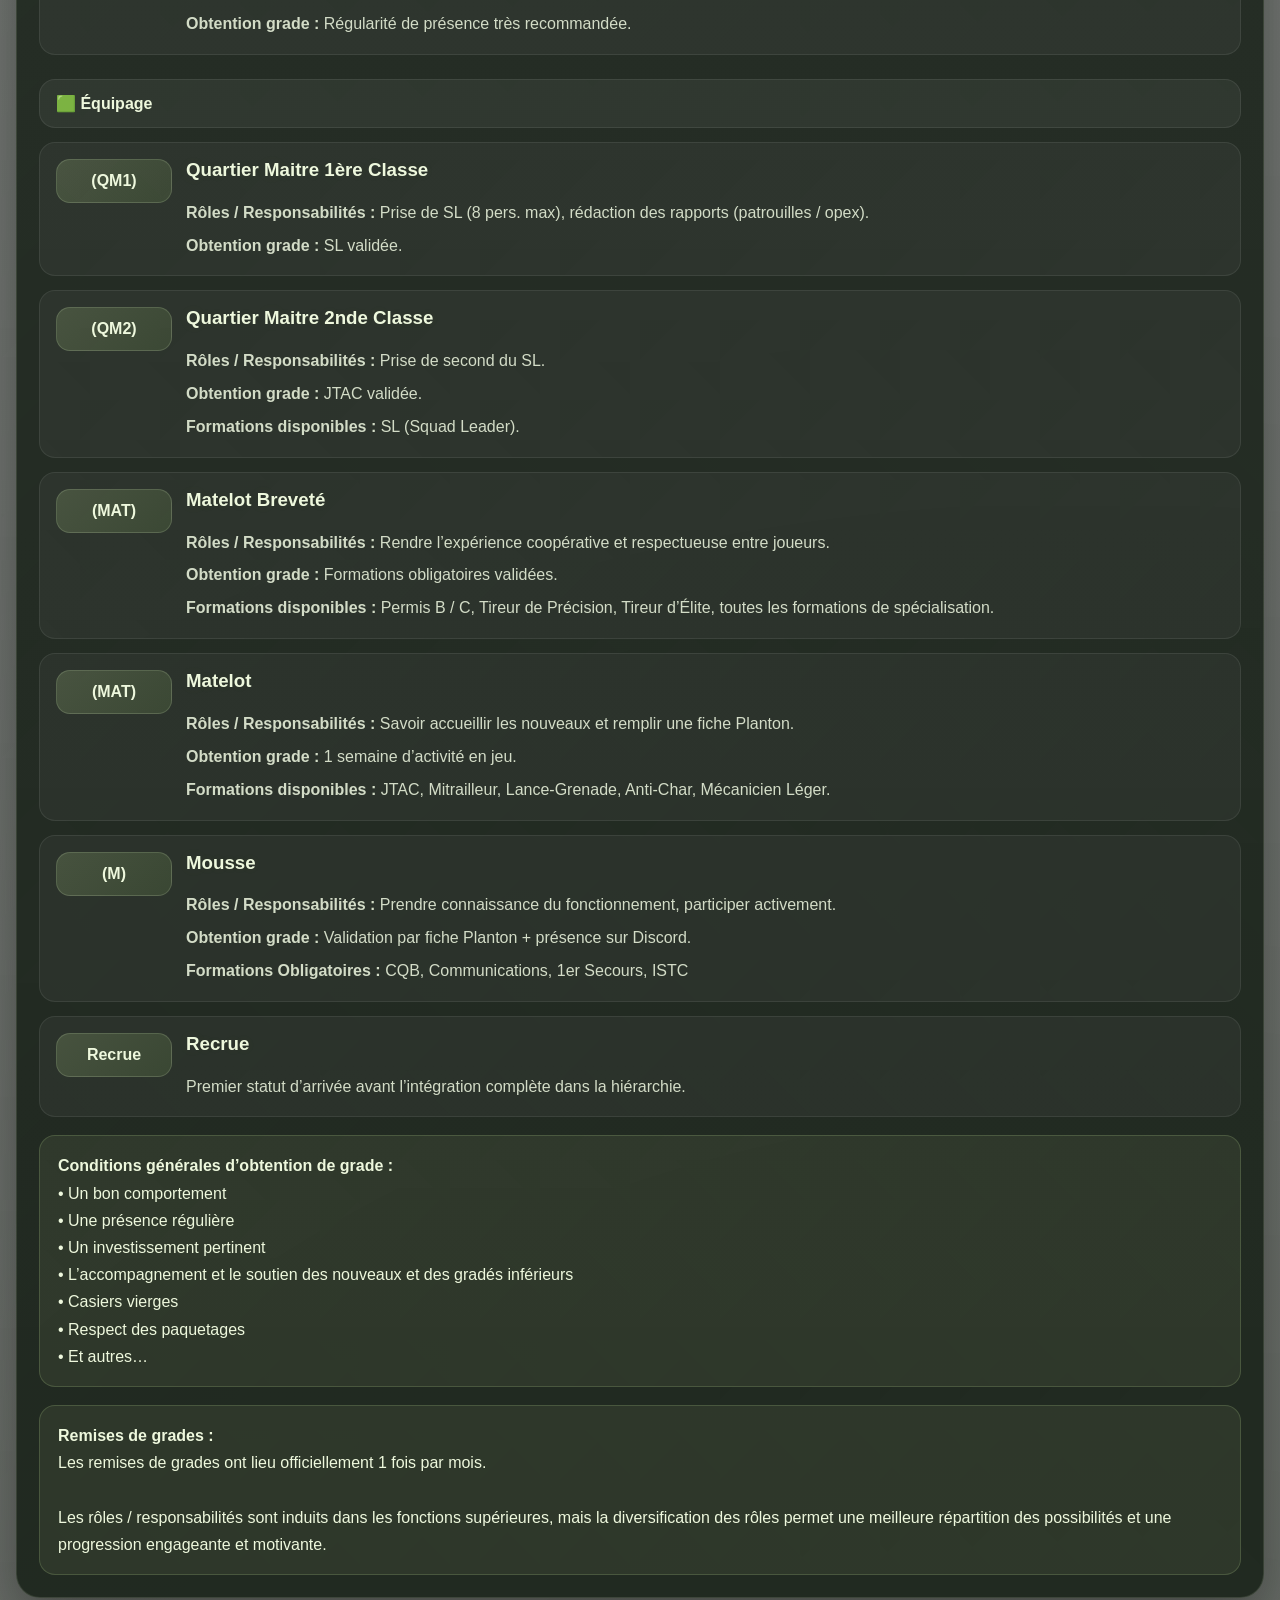
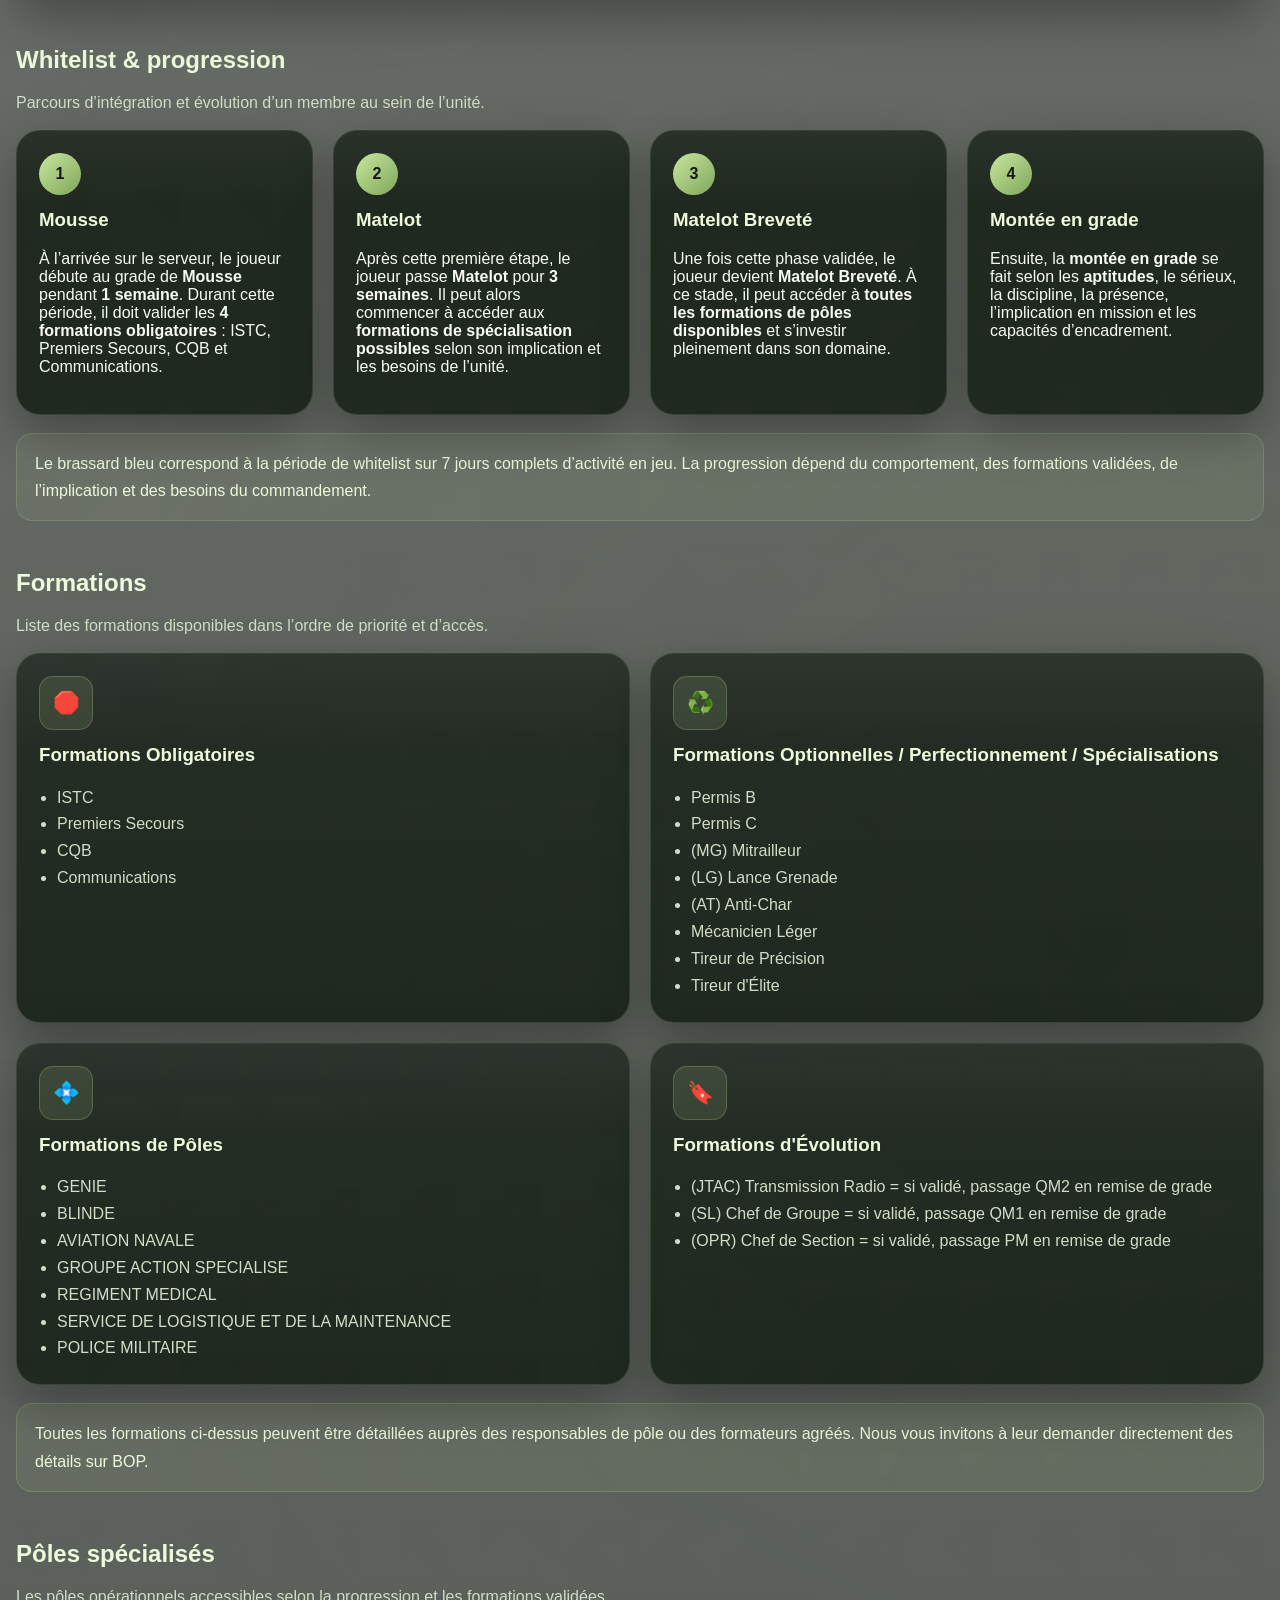
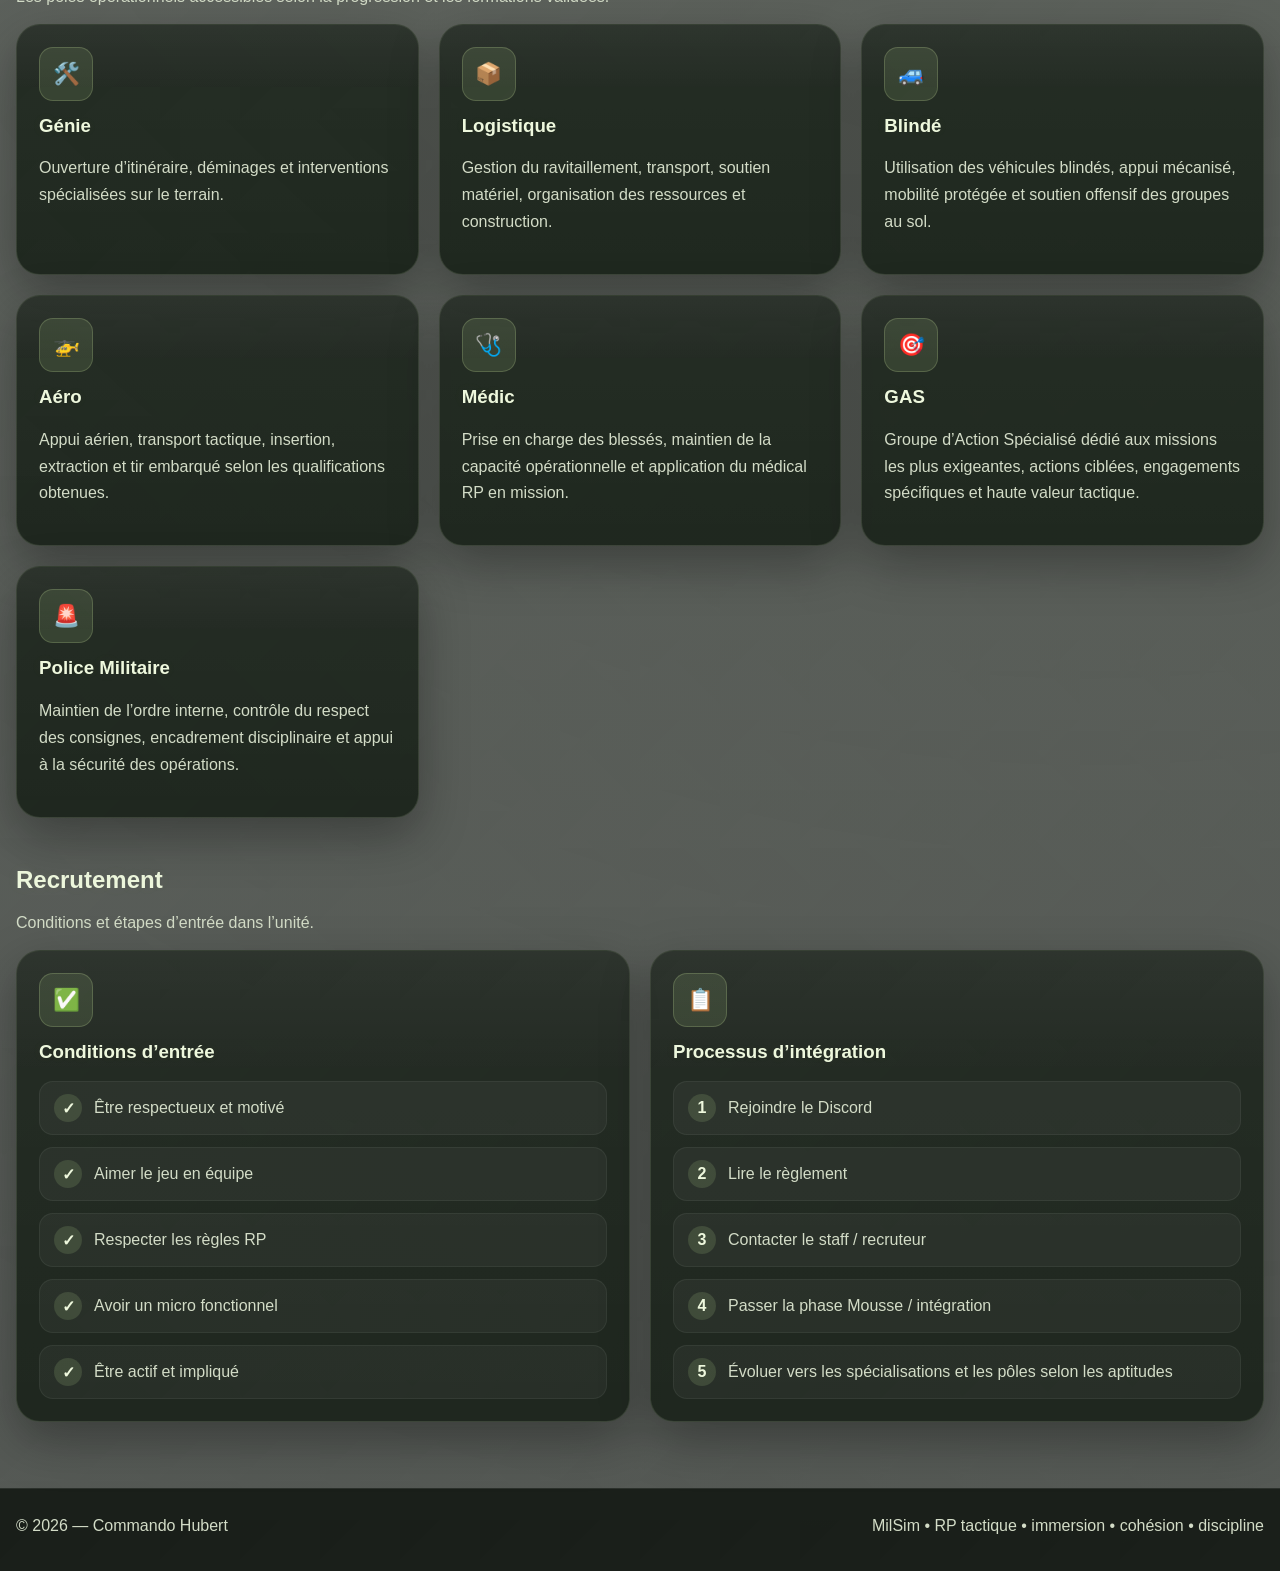
==== commit 1c4c5a2d: "Ajoute le bandeau « Situation du front » en haut de l'accueil - Section #front : rapport de force, c" ====
--- a/index.html
+++ b/index.html
@@ -896,11 +896,13 @@
       }
     }
   </style>
+  <link rel="stylesheet" href="assets/front.css" />
 </head>
 <body>
 
   <div class="quick-nav">
     <a href="#accueil" title="Accueil">🏠</a>
+    <a href="#front" title="Situation du front">🗺️</a>
     <a href="#discord" title="Discord">💬</a>
     <a href="#rp" title="Règlement RP">📜</a>
     <a href="#etat-major" title="État-Major">⭐</a>
@@ -928,6 +930,7 @@
 
       <nav class="main-nav" id="mobileMenu">
         <a href="#accueil">Accueil</a>
+        <a href="#front">Front</a>
         <a href="#discord">Discord</a>
         <a href="#rp">Règlement RP</a>
         <a href="#etat-major">État-Major</a>
@@ -942,6 +945,97 @@
   </header>
 
   <main>
+    <!-- Situation du front : suivi en direct de la campagne « Front Dynamique ».
+         Pour passer en direct, remplacer data-source par l'adresse du flux (voir docs/flux-front.md). -->
+    <section class="front" id="front" aria-labelledby="front-titre" data-source="data/front.json">
+      <div class="container">
+        <div class="panel front-panel">
+          <div class="front-entete">
+            <div>
+              <h2 id="front-titre">Situation du front</h2>
+              <p class="front-contexte" id="front-contexte">Lecture de la situation en cours…</p>
+            </div>
+            <p class="front-statut" id="front-statut" data-etat="chargement">
+              <span class="front-pastille" aria-hidden="true"></span>
+              <span id="front-statut-texte">Connexion…</span>
+            </p>
+          </div>
+
+          <div class="front-rapport" id="front-rapport" hidden>
+            <div class="front-forces">
+              <p class="front-force">
+                <b id="front-n-joueurs">0</b>
+                <span class="front-force-nom"><span class="front-puce joueurs" aria-hidden="true"></span><span id="front-nom-joueurs">Commando</span></span>
+              </p>
+              <p class="front-force droite">
+                <b id="front-n-ia">0</b>
+                <span class="front-force-nom"><span id="front-nom-ia">Ennemi</span><span class="front-puce ia" aria-hidden="true"></span></span>
+              </p>
+            </div>
+            <div class="front-barre" id="front-barre" role="img" aria-label="Répartition des zones">
+              <span class="seg joueurs"></span><span class="seg neutre"></span><span class="seg ia"></span>
+            </div>
+            <p class="front-total" id="front-total"></p>
+          </div>
+
+          <div class="front-grille">
+            <figure class="front-carte">
+              <div class="front-plateau">
+                <svg class="front-svg" id="front-svg" viewBox="0 0 1000 1000" role="img" aria-label="Carte schématique du front"></svg>
+              </div>
+              <figcaption>
+                <p class="front-info" id="front-info">Chargement de la carte…</p>
+                <ul class="front-legende" aria-label="Légende de la carte">
+                  <li><span class="front-puce joueurs"></span>Allié</li>
+                  <li><span class="front-puce ia"></span>Ennemi</li>
+                  <li><span class="front-puce"></span>Neutre</li>
+                  <li><span class="front-cle-front"></span>Ligne de front</li>
+                  <li><span class="front-cle-combat"></span>Combat en cours</li>
+                  <li><span class="front-cle-fragile"></span>Prise récente</li>
+                  <li><span class="front-cle-base"></span>Base</li>
+                  <li><span class="front-cle-point"></span>Point clé</li>
+                  <li><svg class="front-cle-fob" viewBox="0 0 12 14" aria-hidden="true"><path d="M2 1V13M2 1L10 4L2 7Z" fill="#eef8dd" stroke="#eef8dd" stroke-width="1.6" stroke-linejoin="round"/></svg>FOB</li>
+                </ul>
+              </figcaption>
+            </figure>
+
+            <div class="front-bloc front-bloc-ops">
+              <h3>Opérations en cours</h3>
+              <ul class="front-ops" id="front-ops">
+                <li class="front-vide">Chargement de la situation…</li>
+              </ul>
+            </div>
+
+            <div class="front-bloc front-bloc-journal">
+              <h3>Journal du front</h3>
+              <ol class="front-journal" id="front-journal"></ol>
+            </div>
+          </div>
+
+          <details class="front-zones">
+            <summary>Toutes les zones <span id="front-n-zones"></span></summary>
+            <div class="front-table">
+              <table>
+                <thead>
+                  <tr>
+                    <th scope="col">Zone</th>
+                    <th scope="col">Camp</th>
+                    <th scope="col">État</th>
+                    <th scope="col" class="num">Contrôle</th>
+                  </tr>
+                </thead>
+                <tbody id="front-zones-corps"></tbody>
+              </table>
+            </div>
+          </details>
+
+          <p class="front-pied" id="front-pied"></p>
+          <noscript><p class="front-pied">Activez JavaScript pour suivre le front en direct.</p></noscript>
+          <p class="front-sr" id="front-annonce" aria-live="polite"></p>
+        </div>
+      </div>
+    </section>
+
     <section class="hero" id="accueil">
       <div class="container hero-grid">
         <div class="panel hero-main">
@@ -1617,5 +1711,6 @@
       }
     });
   </script>
+  <script src="assets/front.js" defer></script>
 </body>
 </html>
--- a/assets/front.css
+++ b/assets/front.css
@@ -0,0 +1,660 @@
+/* Situation du front (page d'accueil) — complète le style de index.html.
+   Couleurs des camps vérifiées pour le daltonisme et le contraste sur le fond sombre du site. */
+
+.front{
+  --front-joueurs:#3987e5;
+  --front-ia:#e66767;
+  --front-neutre:#8f9a8b;
+  --front-encre:#eef8dd;
+  --front-fond-carte:#0d140d;
+  --front-ok:#0ca30c;
+  --front-alerte:#fab219;
+  --front-critique:#d03b3b;
+  padding:40px 0 4px;
+  scroll-margin-top:96px;
+}
+
+.front + .hero{
+  padding-top:28px;
+}
+
+.front-panel{
+  padding:38px;
+}
+
+/* En-tête : titre, contexte de campagne, état du flux */
+.front-entete{
+  display:flex;
+  justify-content:space-between;
+  align-items:flex-start;
+  gap:14px 24px;
+  flex-wrap:wrap;
+}
+
+.front-entete h2{
+  margin:0 0 6px;
+}
+
+.front-contexte{
+  margin:0;
+  color:var(--muted);
+  line-height:1.5;
+  max-width:62ch;
+}
+
+.front-statut{
+  margin:0;
+  display:inline-flex;
+  align-items:center;
+  gap:10px;
+  padding:9px 15px;
+  border-radius:999px;
+  border:1px solid var(--line);
+  background:rgba(255,255,255,.05);
+  color:var(--text);
+  font-size:.92rem;
+}
+
+.front-pastille{
+  width:10px;
+  height:10px;
+  border-radius:50%;
+  background:var(--front-neutre);
+  flex:none;
+}
+
+.front-statut[data-etat="direct"] .front-pastille{
+  background:var(--front-ok);
+  box-shadow:0 0 0 4px rgba(12,163,12,.18);
+}
+
+.front-statut[data-etat="ancien"] .front-pastille{
+  background:var(--front-alerte);
+}
+
+.front-statut[data-etat="erreur"] .front-pastille{
+  background:var(--front-critique);
+}
+
+.front-statut[data-etat="demo"] .front-pastille{
+  background:transparent;
+  border:2px solid var(--muted);
+}
+
+/* Rapport de force */
+.front-rapport{
+  margin:26px 0 4px;
+}
+
+.front-forces{
+  display:flex;
+  justify-content:space-between;
+  align-items:center;
+  gap:12px;
+  margin-bottom:12px;
+}
+
+.front-force{
+  display:flex;
+  align-items:center;
+  gap:10px;
+  min-width:0;
+  margin:0;
+}
+
+.front-force.droite{
+  flex-direction:row-reverse;
+}
+
+.front-force b{
+  font-size:2rem;
+  line-height:1;
+  color:var(--text);
+}
+
+.front-force-nom{
+  display:inline-flex;
+  align-items:center;
+  gap:8px;
+  color:var(--muted);
+  font-size:.95rem;
+}
+
+.front-barre{
+  display:flex;
+  gap:2px;
+  height:14px;
+}
+
+.front-barre .seg{
+  min-width:6px;
+  transition:flex-grow .8s ease;
+}
+
+.front-barre .seg.joueurs{ background:var(--front-joueurs); }
+.front-barre .seg.neutre{ background:var(--front-neutre); }
+.front-barre .seg.ia{ background:var(--front-ia); }
+.front-barre .seg.debut{ border-radius:4px 0 0 4px; }
+.front-barre .seg.fin{ border-radius:0 4px 4px 0; }
+.front-barre .seg.debut.fin{ border-radius:4px; }
+
+.front-total{
+  margin:8px 0 0;
+  text-align:center;
+  color:var(--muted);
+  font-size:.88rem;
+}
+
+/* Grille : carte à gauche, opérations et journal à droite */
+.front-grille{
+  display:grid;
+  grid-template-columns:minmax(0, 1.15fr) minmax(0, .85fr);
+  grid-template-areas:
+    "carte ops"
+    "carte journal";
+  grid-template-rows:auto 1fr;
+  gap:24px 28px;
+  margin-top:24px;
+}
+
+.front-carte{ grid-area:carte; margin:0; }
+.front-bloc-ops{ grid-area:ops; }
+.front-bloc-journal{ grid-area:journal; }
+
+.front-bloc h3{
+  margin:0 0 12px;
+  font-size:1.08rem;
+}
+
+/* Carte schématique */
+.front-plateau{
+  position:relative;
+  border-radius:18px;
+  border:1px solid var(--line);
+  background:linear-gradient(180deg, rgba(10,15,10,.74), rgba(10,15,10,.6));
+  overflow:hidden;
+}
+
+.front-svg{
+  display:block;
+  width:100%;
+  height:auto;
+}
+
+.front-svg .grille line{
+  stroke:rgba(231,245,205,.07);
+  stroke-width:1;
+  vector-effect:non-scaling-stroke;
+}
+
+.front-svg .repere text{
+  fill:rgba(211,220,199,.42);
+  font-size:19px;
+}
+
+.front-svg .nord path{ fill:rgba(238,248,221,.55); }
+
+.front-svg .nord text{
+  fill:rgba(238,248,221,.65);
+  font-size:20px;
+  font-weight:700;
+}
+
+.front-svg .lien{
+  stroke-width:3.5;
+  stroke-linecap:round;
+}
+
+.front-svg .lien.joueurs{ stroke:var(--front-joueurs); stroke-opacity:.42; }
+.front-svg .lien.ia{ stroke:var(--front-ia); stroke-opacity:.42; }
+.front-svg .lien.neutre{ stroke:var(--front-neutre); stroke-opacity:.35; }
+
+.front-svg .lien.front{
+  stroke:var(--front-encre);
+  stroke-opacity:.8;
+  stroke-width:5;
+}
+
+.front-svg .zone{ cursor:pointer; }
+.front-svg .zone .cible{ fill:transparent; }
+
+.front-svg .forme{
+  stroke:var(--front-fond-carte);
+  stroke-width:4;
+  transform-box:fill-box;
+  transform-origin:center;
+}
+
+.front-svg .forme.joueurs{ fill:var(--front-joueurs); }
+.front-svg .forme.ia{ fill:var(--front-ia); }
+.front-svg .forme.neutre{ fill:var(--front-neutre); }
+
+/* Prise récente, pas encore consolidée : symbole évidé */
+.front-svg .zone.fragile .forme{ fill:var(--front-fond-carte); stroke-width:6; }
+.front-svg .zone.fragile .forme.joueurs{ stroke:var(--front-joueurs); }
+.front-svg .zone.fragile .forme.ia{ stroke:var(--front-ia); }
+.front-svg .zone.fragile .forme.neutre{ stroke:var(--front-neutre); }
+
+.front-svg .zone:hover .forme,
+.front-svg .zone.choisie .forme{
+  stroke:var(--front-encre);
+  stroke-width:5;
+}
+
+.front-svg .fob{
+  fill:var(--front-encre);
+  stroke:var(--front-encre);
+  stroke-width:3;
+  stroke-linejoin:round;
+}
+
+.front-svg .lbl{
+  fill:var(--front-encre);
+  font-size:25px;
+  font-weight:700;
+  paint-order:stroke;
+  stroke:var(--front-fond-carte);
+  stroke-width:7px;
+  stroke-linejoin:round;
+  pointer-events:none;
+}
+
+.front-svg .lbl.mineur{
+  fill:#d3dcc7;
+  font-size:22px;
+  font-weight:400;
+}
+
+.front-svg .lbl.cache{ display:none; }
+
+.front-svg .pulse{
+  fill:none;
+  stroke-width:4;
+  transform-box:fill-box;
+  transform-origin:center;
+  animation:front-pulse 2.4s ease-out infinite;
+}
+
+.front-svg .pulse.joueurs{ stroke:var(--front-joueurs); }
+.front-svg .pulse.ia{ stroke:var(--front-ia); }
+
+@keyframes front-pulse{
+  0%{ transform:scale(.85); opacity:.95; }
+  100%{ transform:scale(2.6); opacity:0; }
+}
+
+.front-svg .vide{
+  fill:var(--muted);
+  font-size:30px;
+}
+
+.front-info{
+  margin:12px 0 0;
+  min-height:1.5em;
+  color:var(--text);
+  font-size:.95rem;
+  line-height:1.5;
+}
+
+.front-legende{
+  list-style:none;
+  margin:10px 0 0;
+  padding:0;
+  display:flex;
+  flex-wrap:wrap;
+  gap:8px 16px;
+  color:var(--muted);
+  font-size:.86rem;
+}
+
+.front-legende li{
+  display:inline-flex;
+  align-items:center;
+  gap:7px;
+}
+
+.front-cle-front{
+  width:22px;
+  height:4px;
+  border-radius:2px;
+  background:var(--front-encre);
+  opacity:.85;
+}
+
+.front-cle-combat{
+  width:9px;
+  height:9px;
+  margin:0 3px;
+  border-radius:50%;
+  background:var(--muted);
+  box-shadow:0 0 0 2px var(--panel-2), 0 0 0 4px var(--muted);
+}
+
+.front-cle-fragile{
+  width:12px;
+  height:12px;
+  border-radius:50%;
+  border:3px solid var(--muted);
+}
+
+.front-cle-base{
+  width:11px;
+  height:11px;
+  border-radius:2px;
+  background:var(--muted);
+}
+
+.front-cle-point{
+  width:9px;
+  height:9px;
+  margin:0 1px;
+  transform:rotate(45deg);
+  background:var(--muted);
+}
+
+.front-cle-fob{
+  display:block;
+  width:12px;
+  height:14px;
+}
+
+/* Pastilles de camp (journal, tableau, légende) */
+.front-puce{
+  display:inline-block;
+  width:10px;
+  height:10px;
+  border-radius:50%;
+  background:var(--front-neutre);
+  flex:none;
+}
+
+.front-puce.joueurs{ background:var(--front-joueurs); }
+.front-puce.ia{ background:var(--front-ia); }
+
+/* Opérations en cours */
+.front-ops,
+.front-journal{
+  list-style:none;
+  margin:0;
+  padding:0;
+  display:grid;
+  gap:10px;
+}
+
+.front-op{
+  position:relative;
+  padding:12px 14px 12px 22px;
+  border-radius:16px;
+  background:var(--panel-2);
+  border:1px solid rgba(255,255,255,.08);
+  cursor:pointer;
+  transition:border-color .2s ease;
+}
+
+.front-op::before{
+  content:"";
+  position:absolute;
+  left:9px;
+  top:12px;
+  bottom:12px;
+  width:4px;
+  border-radius:4px;
+  background:var(--front-neutre);
+}
+
+.front-op[data-attaquant="joueurs"]::before{ background:var(--front-joueurs); }
+.front-op[data-attaquant="ia"]::before{ background:var(--front-ia); }
+
+.front-op.annoncee{
+  background:rgba(250,178,25,.06);
+  border-color:rgba(250,178,25,.3);
+}
+
+.front-op:hover{
+  border-color:var(--line-strong);
+}
+
+.front-op:focus-visible{
+  outline:2px solid var(--accent);
+  outline-offset:2px;
+}
+
+.front-op-titre{
+  margin:0;
+  font-weight:700;
+  color:var(--text);
+  line-height:1.35;
+}
+
+.front-op-meta{
+  margin:6px 0 0;
+  display:flex;
+  flex-wrap:wrap;
+  align-items:center;
+  gap:4px 12px;
+  color:var(--muted);
+  font-size:.9rem;
+}
+
+.front-chrono{
+  color:var(--text);
+  font-variant-numeric:tabular-nums;
+}
+
+.front-vagues{
+  display:inline-flex;
+  gap:4px;
+  color:var(--front-neutre);
+}
+
+.front-op[data-attaquant="joueurs"] .front-vagues{ color:var(--front-joueurs); }
+.front-op[data-attaquant="ia"] .front-vagues{ color:var(--front-ia); }
+
+.front-vagues i{
+  display:block;
+  width:9px;
+  height:9px;
+  border-radius:50%;
+  border:2px solid currentColor;
+}
+
+.front-vagues i.faite{ background:currentColor; }
+
+.front-jauge{
+  margin-top:10px;
+  height:8px;
+  border-radius:4px;
+  background:rgba(57,135,229,.22);
+  overflow:hidden;
+}
+
+.front-jauge span{
+  display:block;
+  height:100%;
+  border-radius:4px;
+  background:var(--front-joueurs);
+  transition:width .8s ease;
+}
+
+.front-op[data-attaquant="ia"] .front-jauge{ background:rgba(230,103,103,.22); }
+.front-op[data-attaquant="ia"] .front-jauge span{ background:var(--front-ia); }
+
+.front-vide{
+  color:var(--muted);
+  padding:4px 0;
+  line-height:1.5;
+}
+
+/* Journal */
+.front-journal li{
+  display:grid;
+  grid-template-columns:10px minmax(0, 1fr) auto;
+  gap:10px;
+  align-items:start;
+  color:var(--text);
+  font-size:.95rem;
+  line-height:1.45;
+}
+
+.front-journal li.front-vide{
+  display:block;
+  color:var(--muted);
+}
+
+.front-journal .front-puce{
+  margin-top:.42em;
+}
+
+.front-journal time{
+  color:var(--muted);
+  font-size:.84rem;
+  white-space:nowrap;
+  padding-top:.1em;
+}
+
+/* Toutes les zones */
+.front-zones{
+  margin-top:24px;
+  border-top:1px solid var(--line);
+  padding-top:12px;
+}
+
+.front-zones summary{
+  cursor:pointer;
+  list-style:none;
+  display:inline-flex;
+  align-items:center;
+  gap:12px;
+  padding:6px 0;
+  font-weight:700;
+  color:var(--accent-3);
+}
+
+.front-zones summary::-webkit-details-marker{ display:none; }
+
+.front-zones summary::before{
+  content:"";
+  width:7px;
+  height:7px;
+  border-right:2px solid currentColor;
+  border-bottom:2px solid currentColor;
+  transform:rotate(-45deg);
+  transition:transform .2s ease;
+}
+
+.front-zones[open] summary::before{ transform:rotate(45deg); }
+
+.front-zones summary:focus-visible{
+  outline:2px solid var(--accent);
+  outline-offset:4px;
+  border-radius:6px;
+}
+
+.front-zones summary span{
+  color:var(--muted);
+  font-weight:400;
+}
+
+.front-table{
+  margin-top:8px;
+  overflow-x:auto;
+}
+
+.front-zones table{
+  width:100%;
+  border-collapse:collapse;
+  font-size:.93rem;
+}
+
+.front-zones th,
+.front-zones td{
+  text-align:left;
+  padding:10px 8px;
+  border-bottom:1px solid rgba(255,255,255,.06);
+  vertical-align:top;
+  color:var(--text);
+}
+
+.front-zones thead th{
+  color:var(--muted);
+  font-weight:400;
+  font-size:.84rem;
+}
+
+.front-zones tbody th small{
+  display:block;
+  margin-top:2px;
+  color:var(--muted);
+  font-weight:400;
+  font-size:.8rem;
+}
+
+.front-zones .num{
+  text-align:right;
+  font-variant-numeric:tabular-nums;
+  white-space:nowrap;
+}
+
+.front-zones td .front-puce{
+  width:9px;
+  height:9px;
+  margin-right:2px;
+}
+
+.front-pied{
+  margin:16px 0 0;
+  color:var(--muted);
+  font-size:.86rem;
+  line-height:1.5;
+}
+
+.front-sr{
+  position:absolute;
+  width:1px;
+  height:1px;
+  overflow:hidden;
+  clip:rect(0 0 0 0);
+  clip-path:inset(50%);
+  white-space:nowrap;
+}
+
+@media (max-width:900px){
+  .front-grille{
+    grid-template-columns:minmax(0, 1fr);
+    grid-template-areas:
+      "ops"
+      "carte"
+      "journal";
+    grid-template-rows:auto;
+  }
+}
+
+@media (max-width:768px){
+  .front{ padding:22px 0 0; }
+  .front + .hero{ padding-top:20px; }
+  .front-panel{ padding:18px; }
+  .front-force b{ font-size:1.6rem; }
+  .front-force-nom{ font-size:.88rem; }
+}
+
+@media (max-width:600px){
+  .front-svg .forme{ transform:scale(1.45); }
+  .front-svg .lbl{ font-size:40px; stroke-width:10px; }
+  .front-svg .lbl.mineur,
+  .front-svg .repere{ display:none; }
+  .front-svg .lien{ stroke-width:5; }
+  .front-svg .lien.front{ stroke-width:7; }
+  .front-journal li:nth-child(n+5){ display:none; }
+}
+
+@media (prefers-reduced-motion:reduce){
+  .front-svg .pulse{
+    animation:none;
+    transform:scale(1.5);
+    opacity:.85;
+  }
+
+  .front-barre .seg,
+  .front-jauge span,
+  .front-op{ transition:none; }
+}
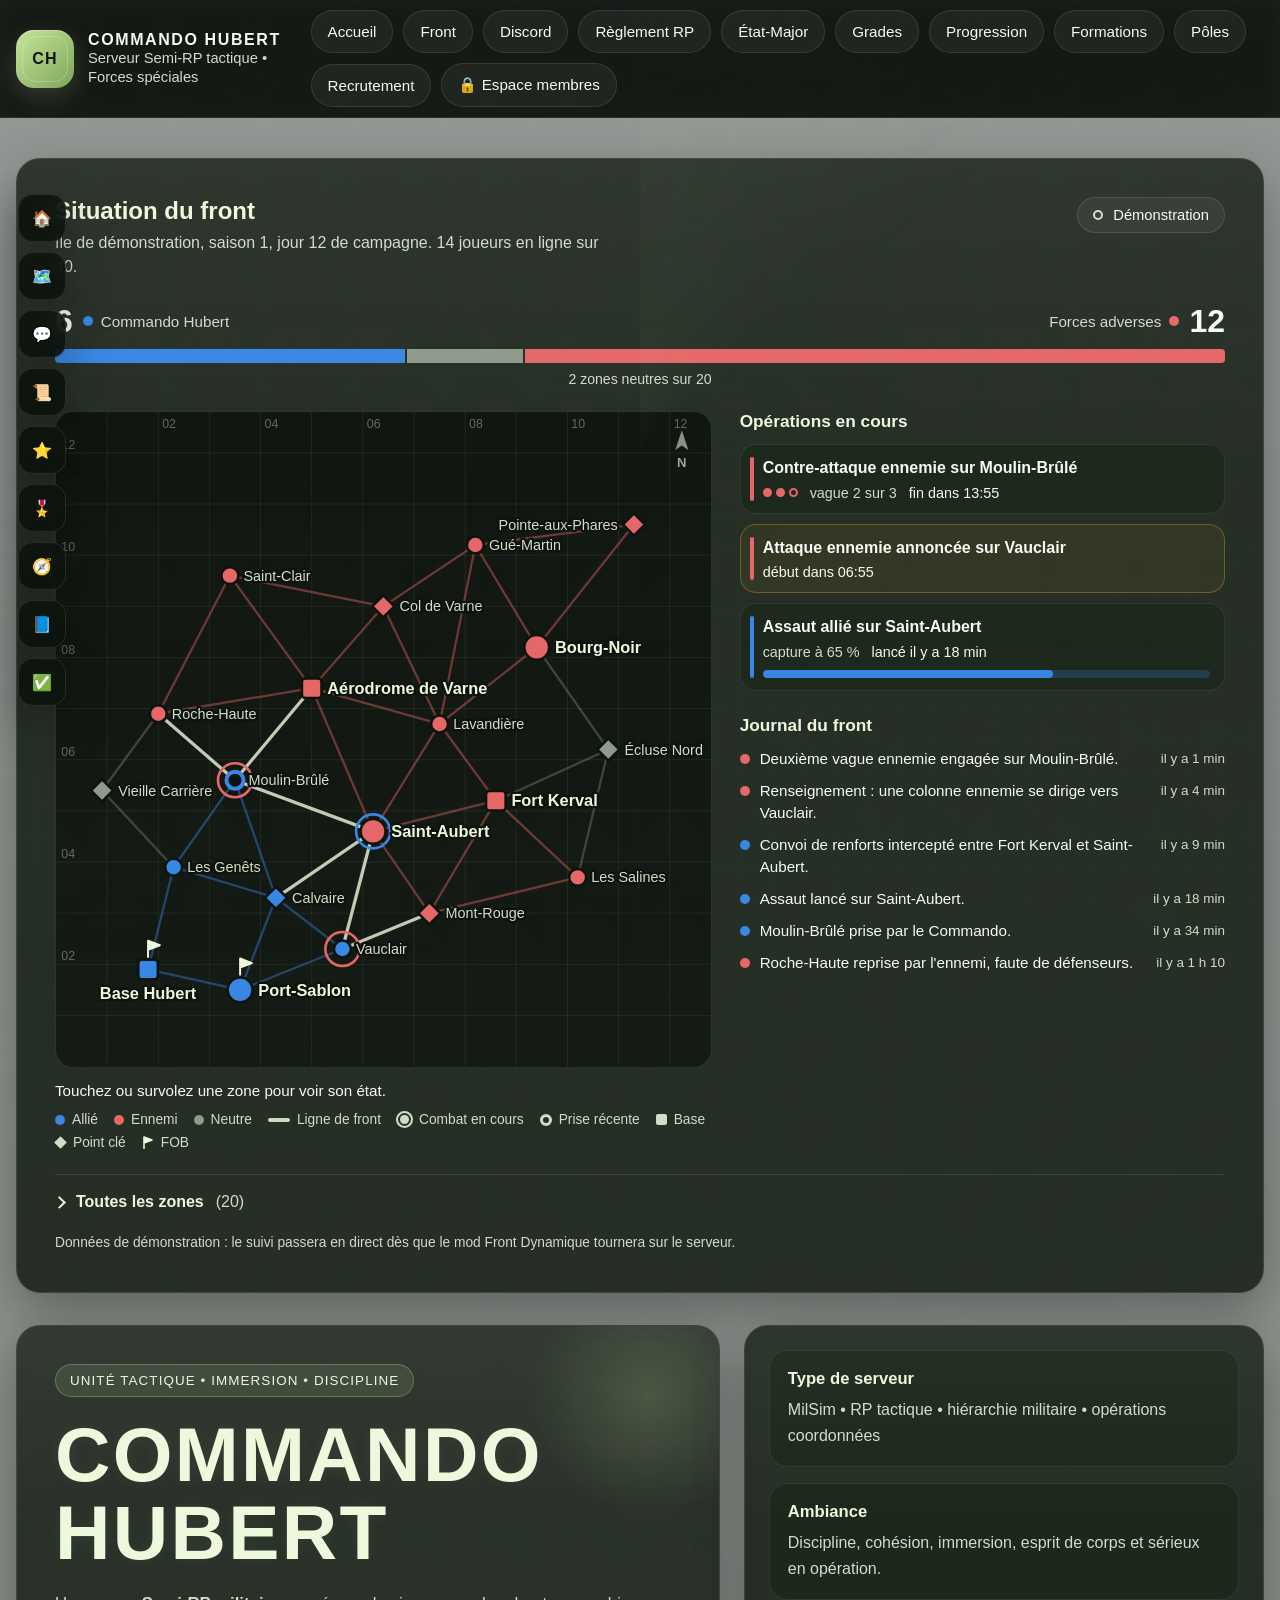
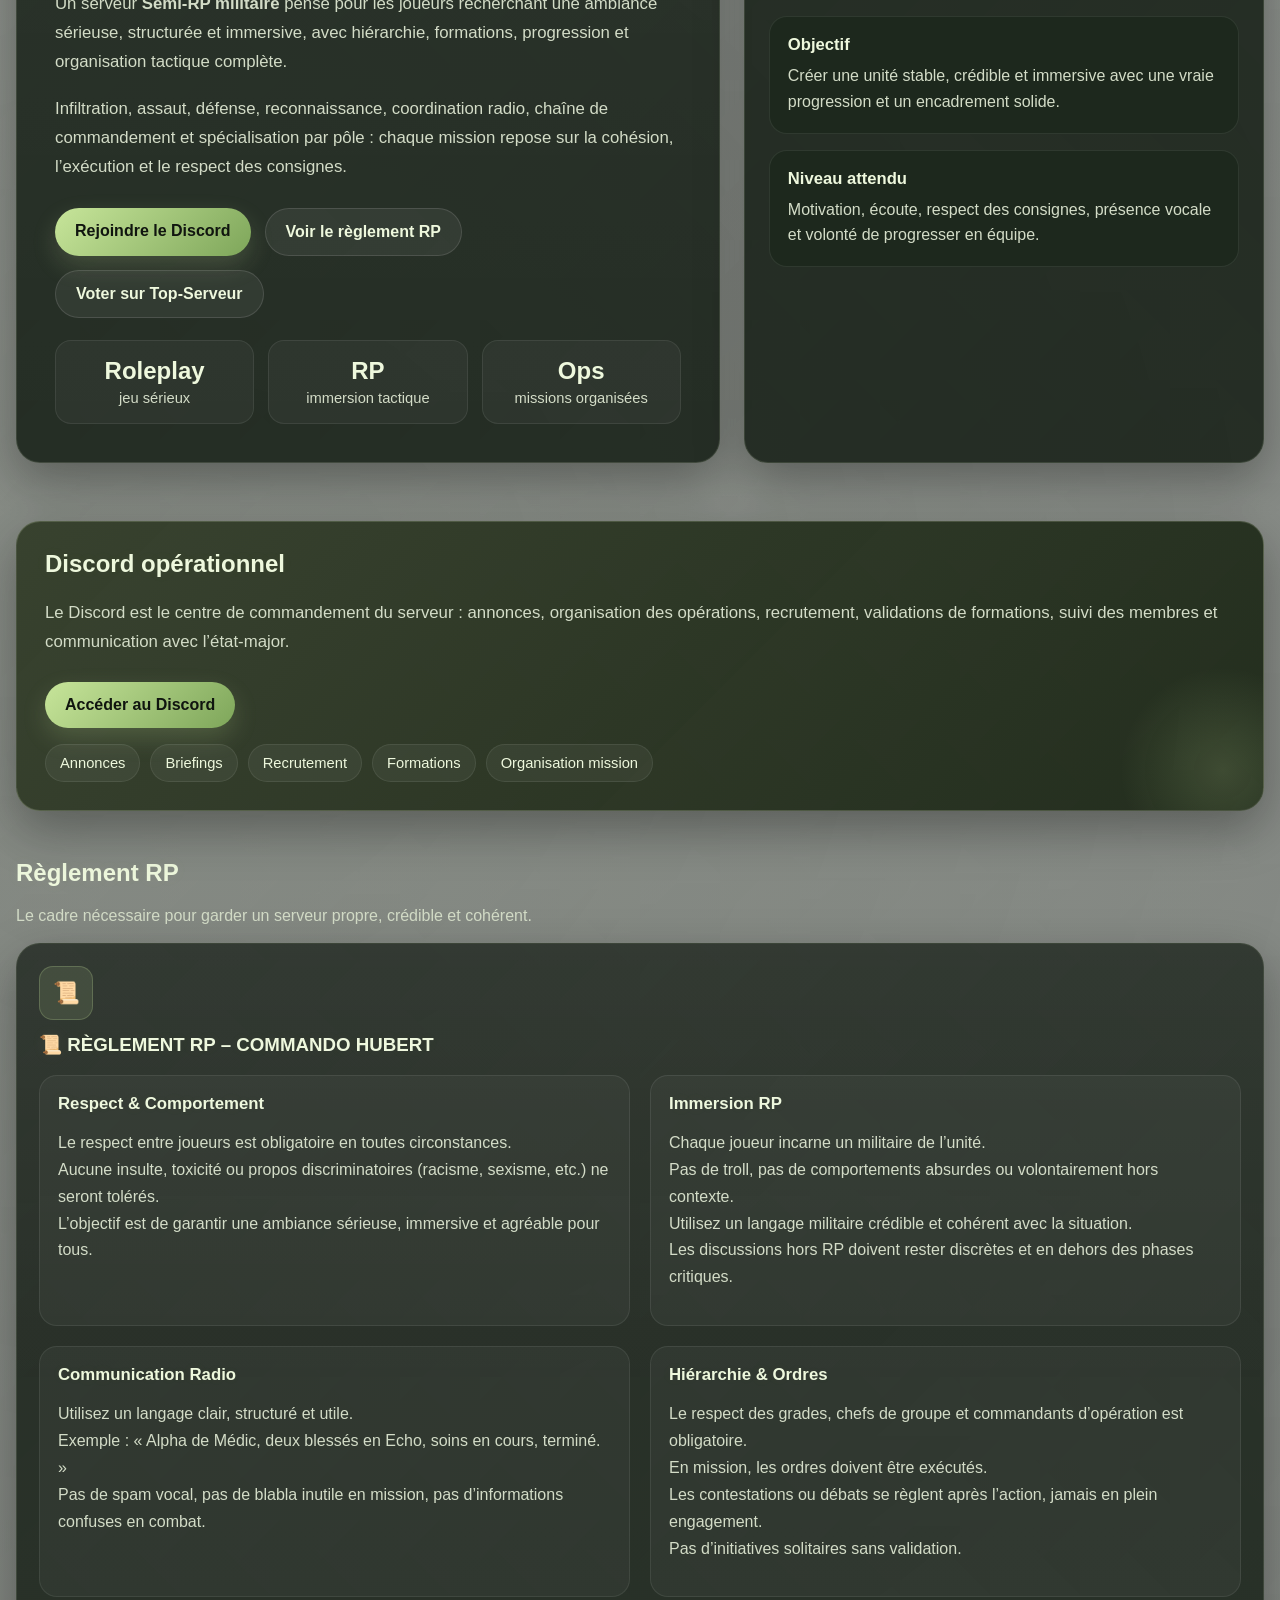
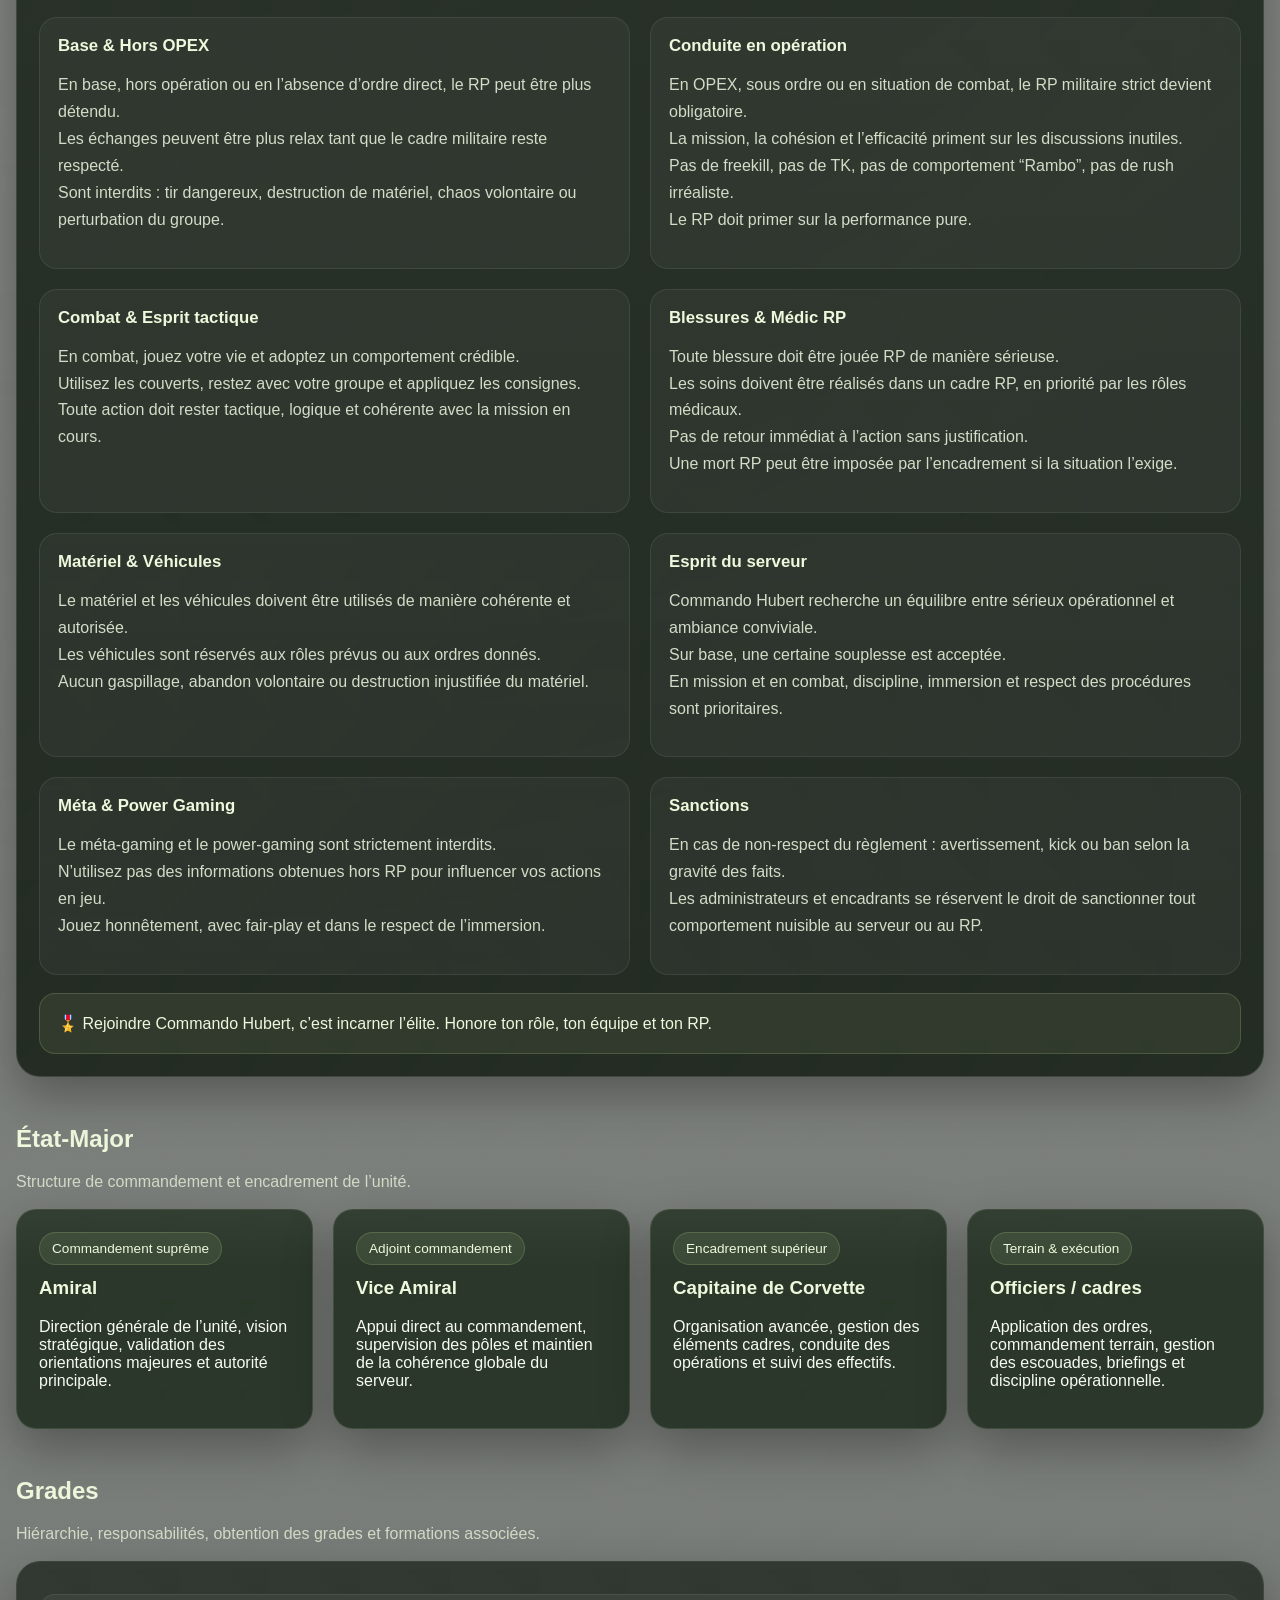
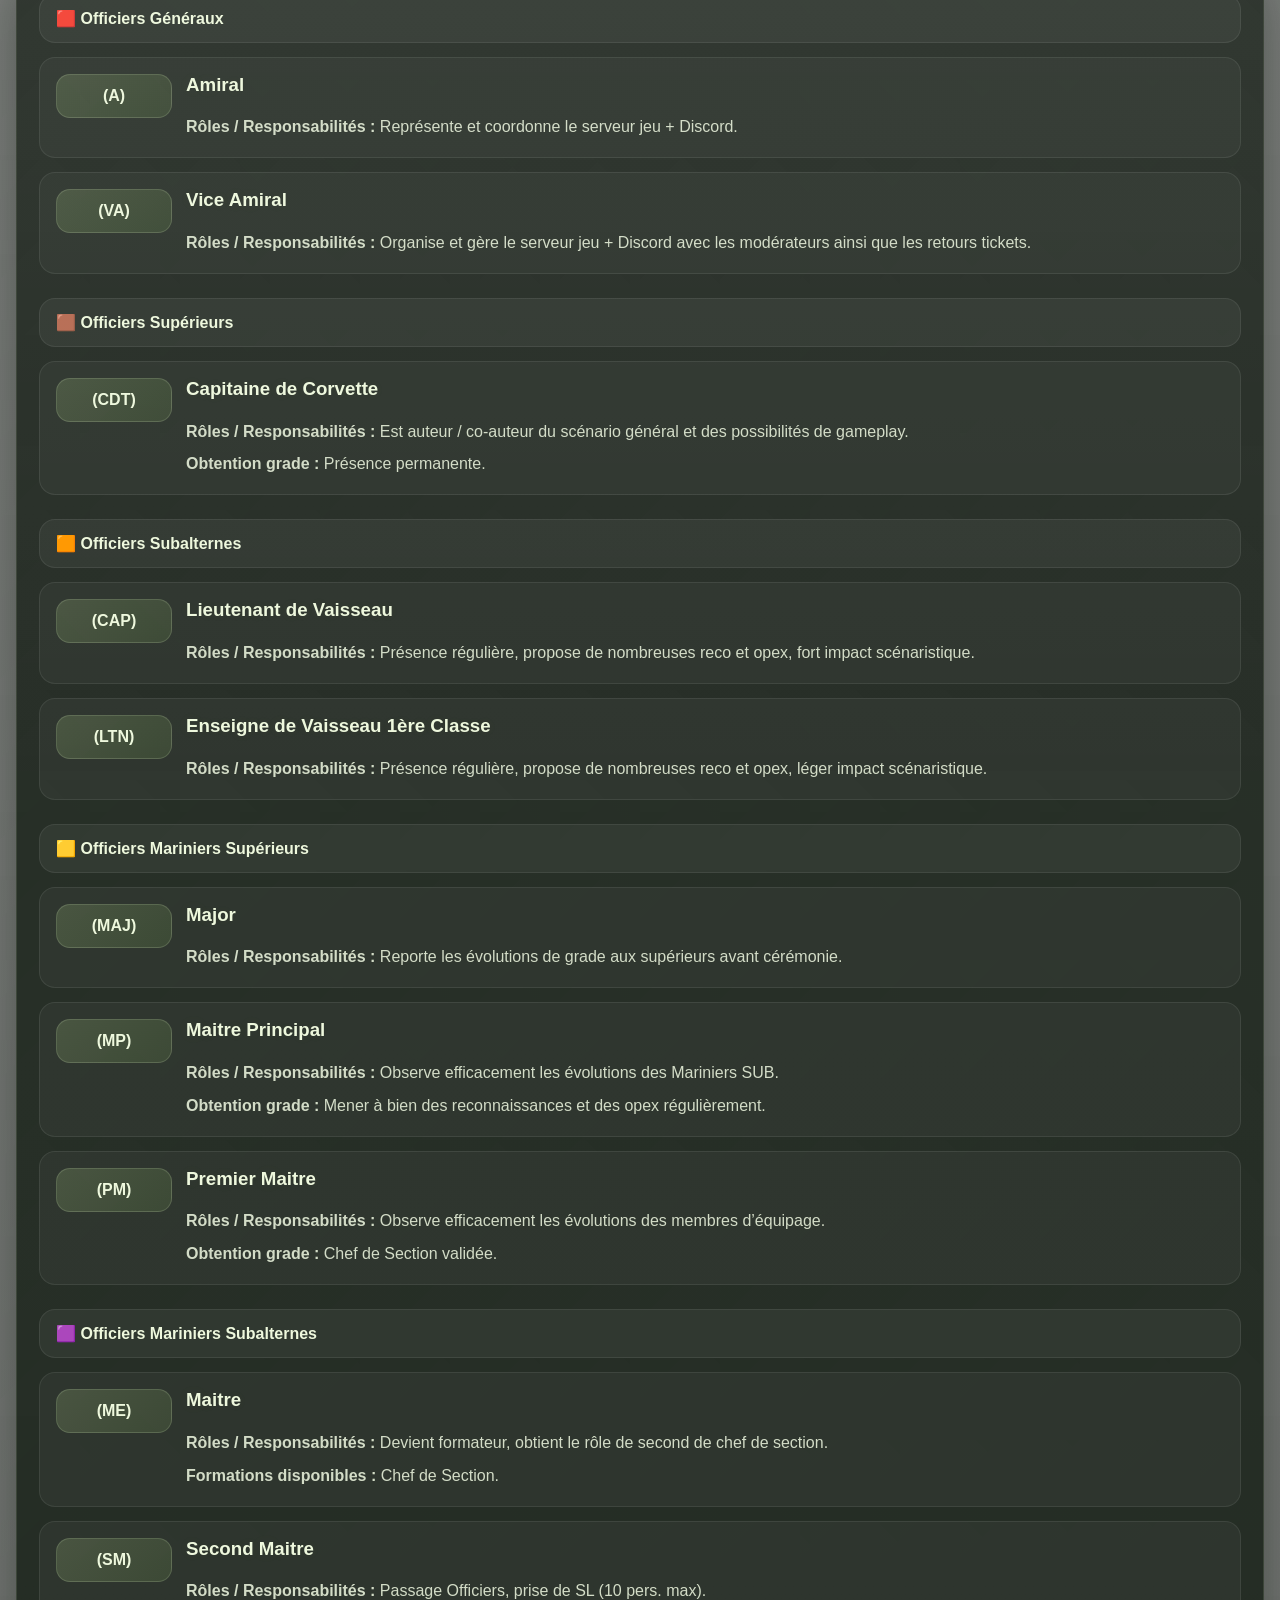
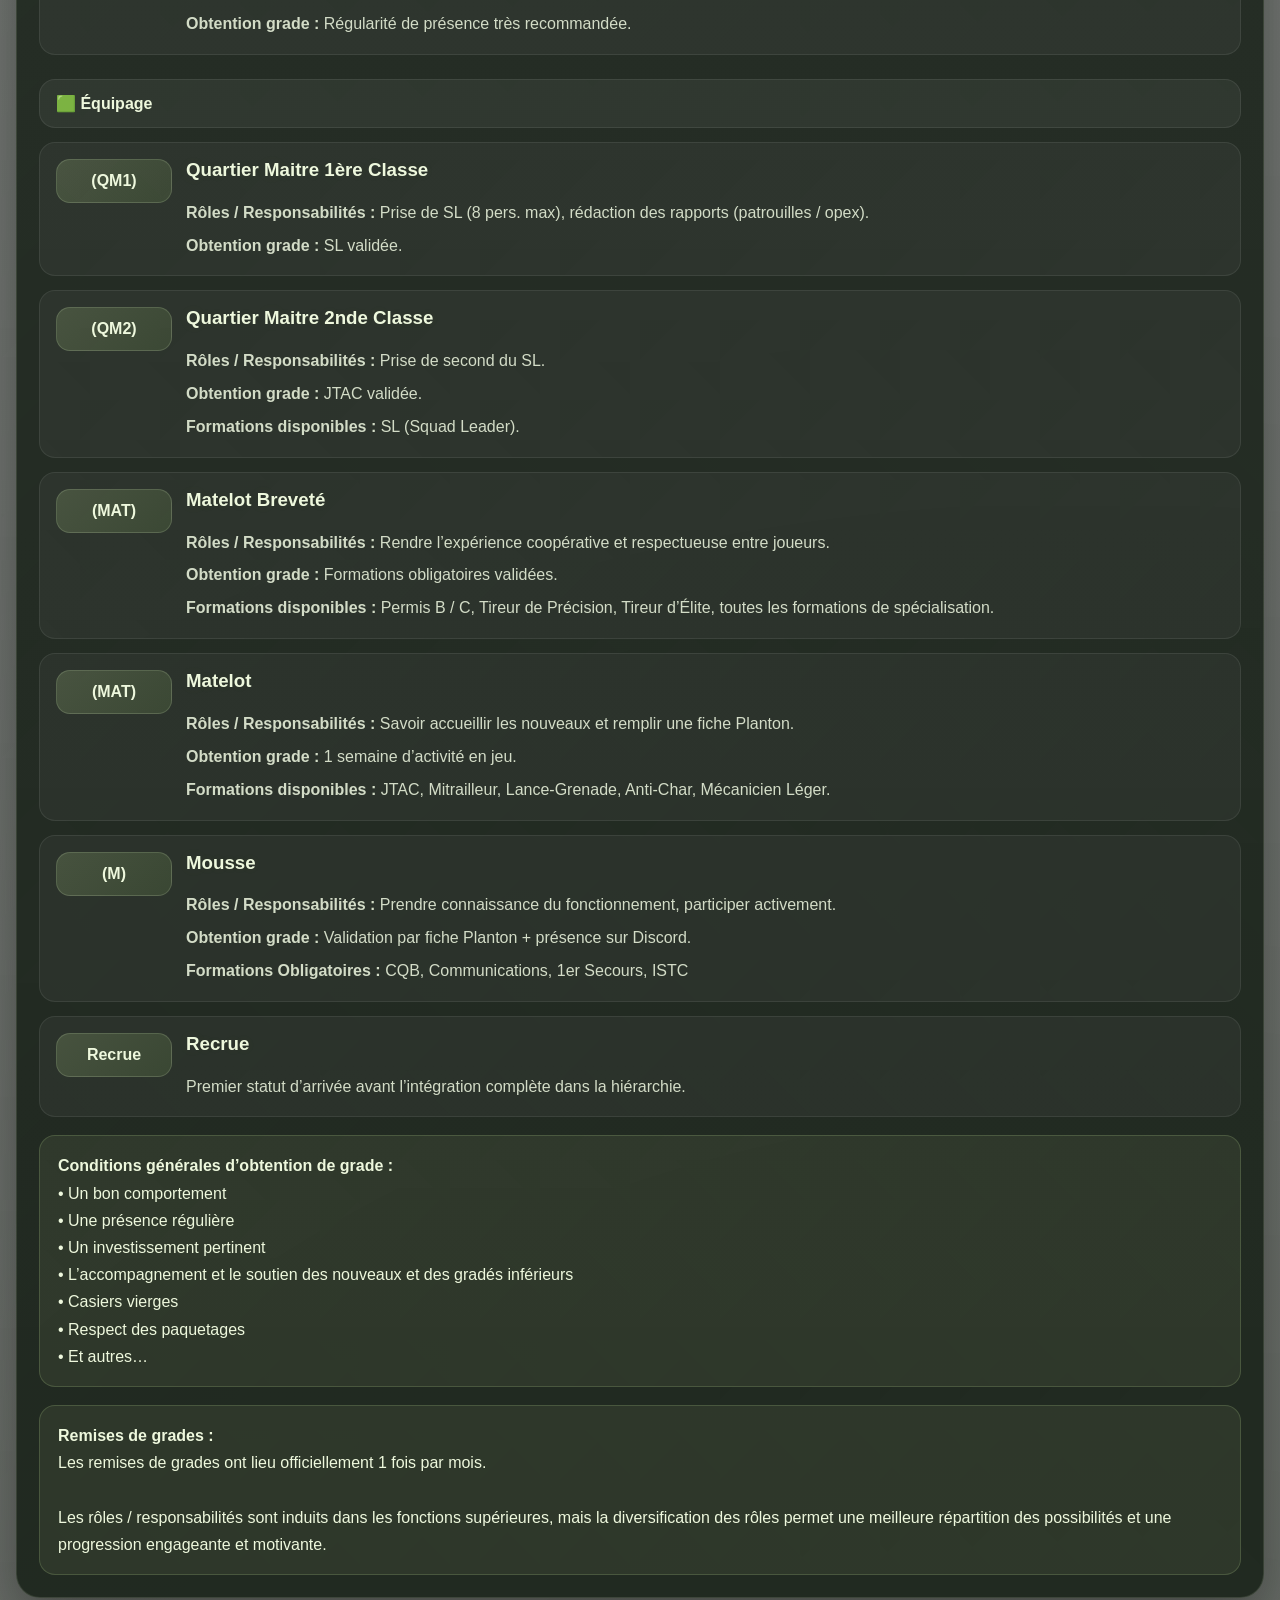
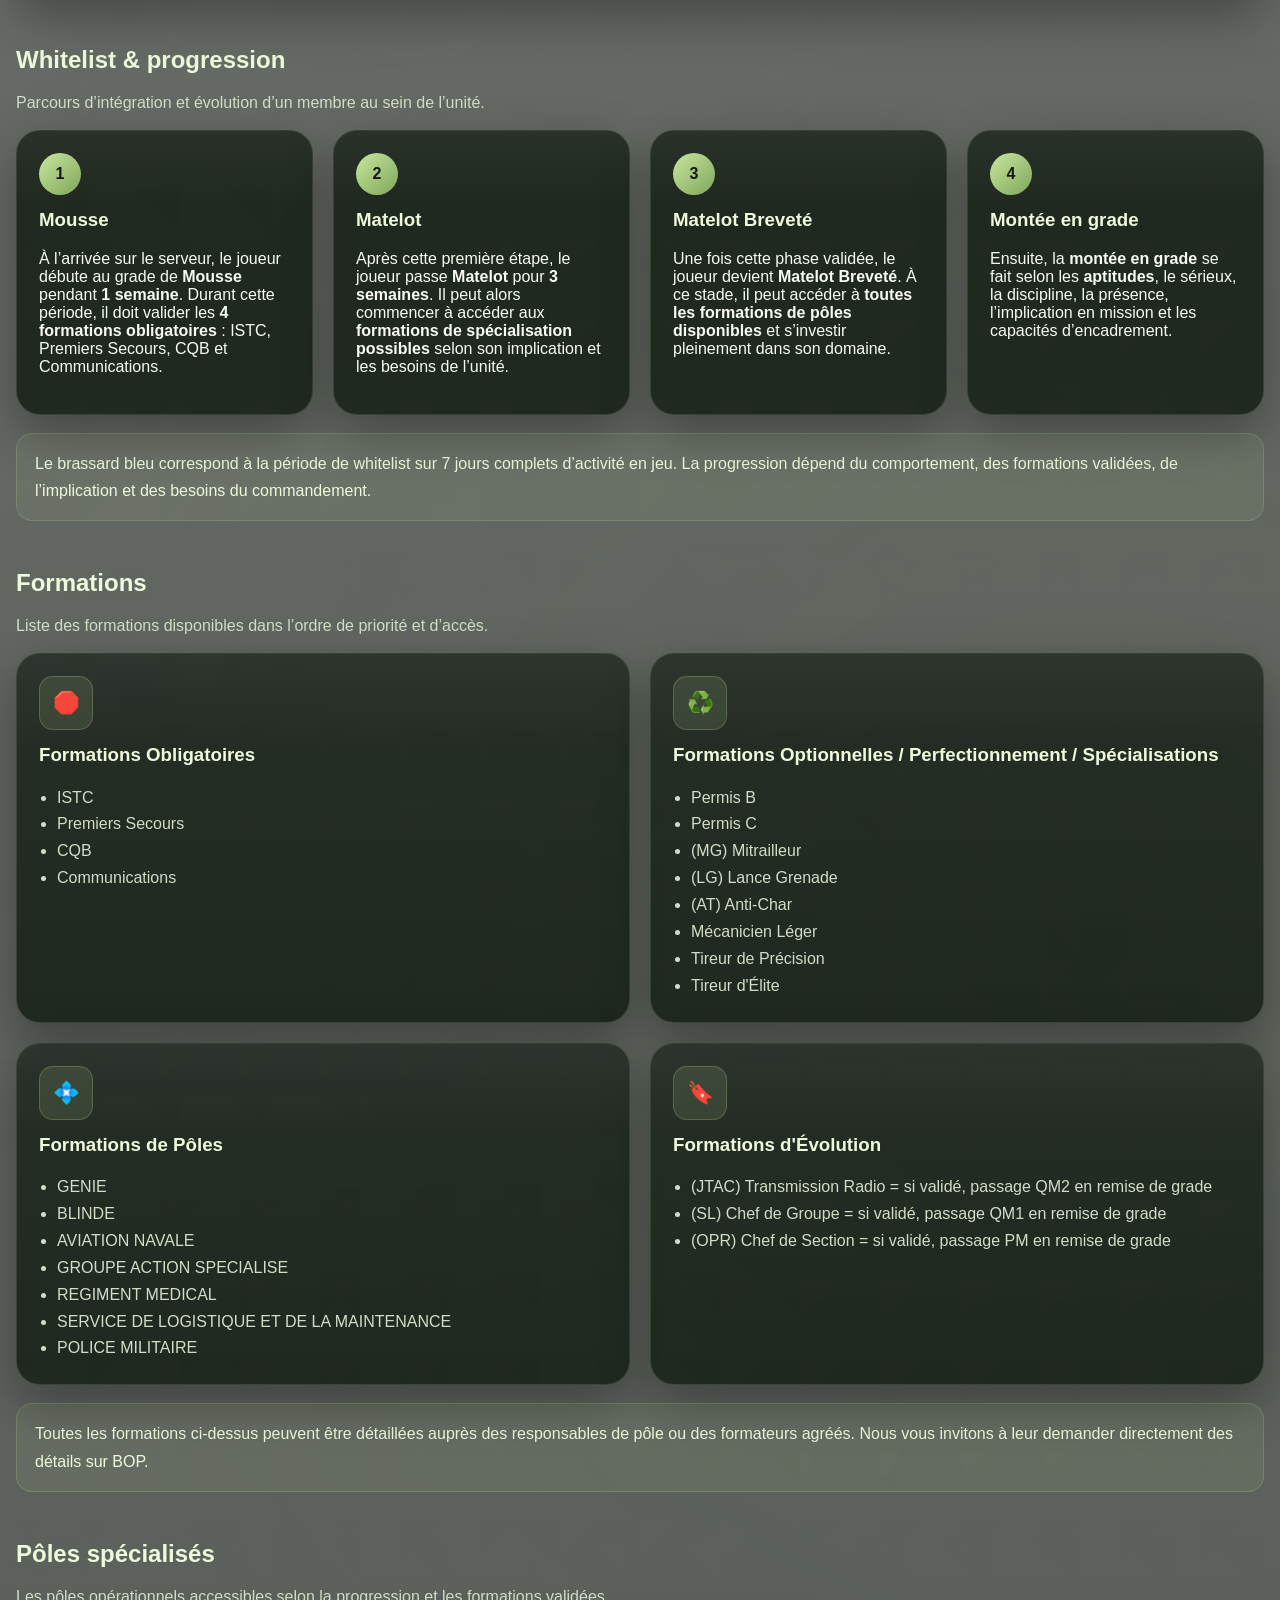
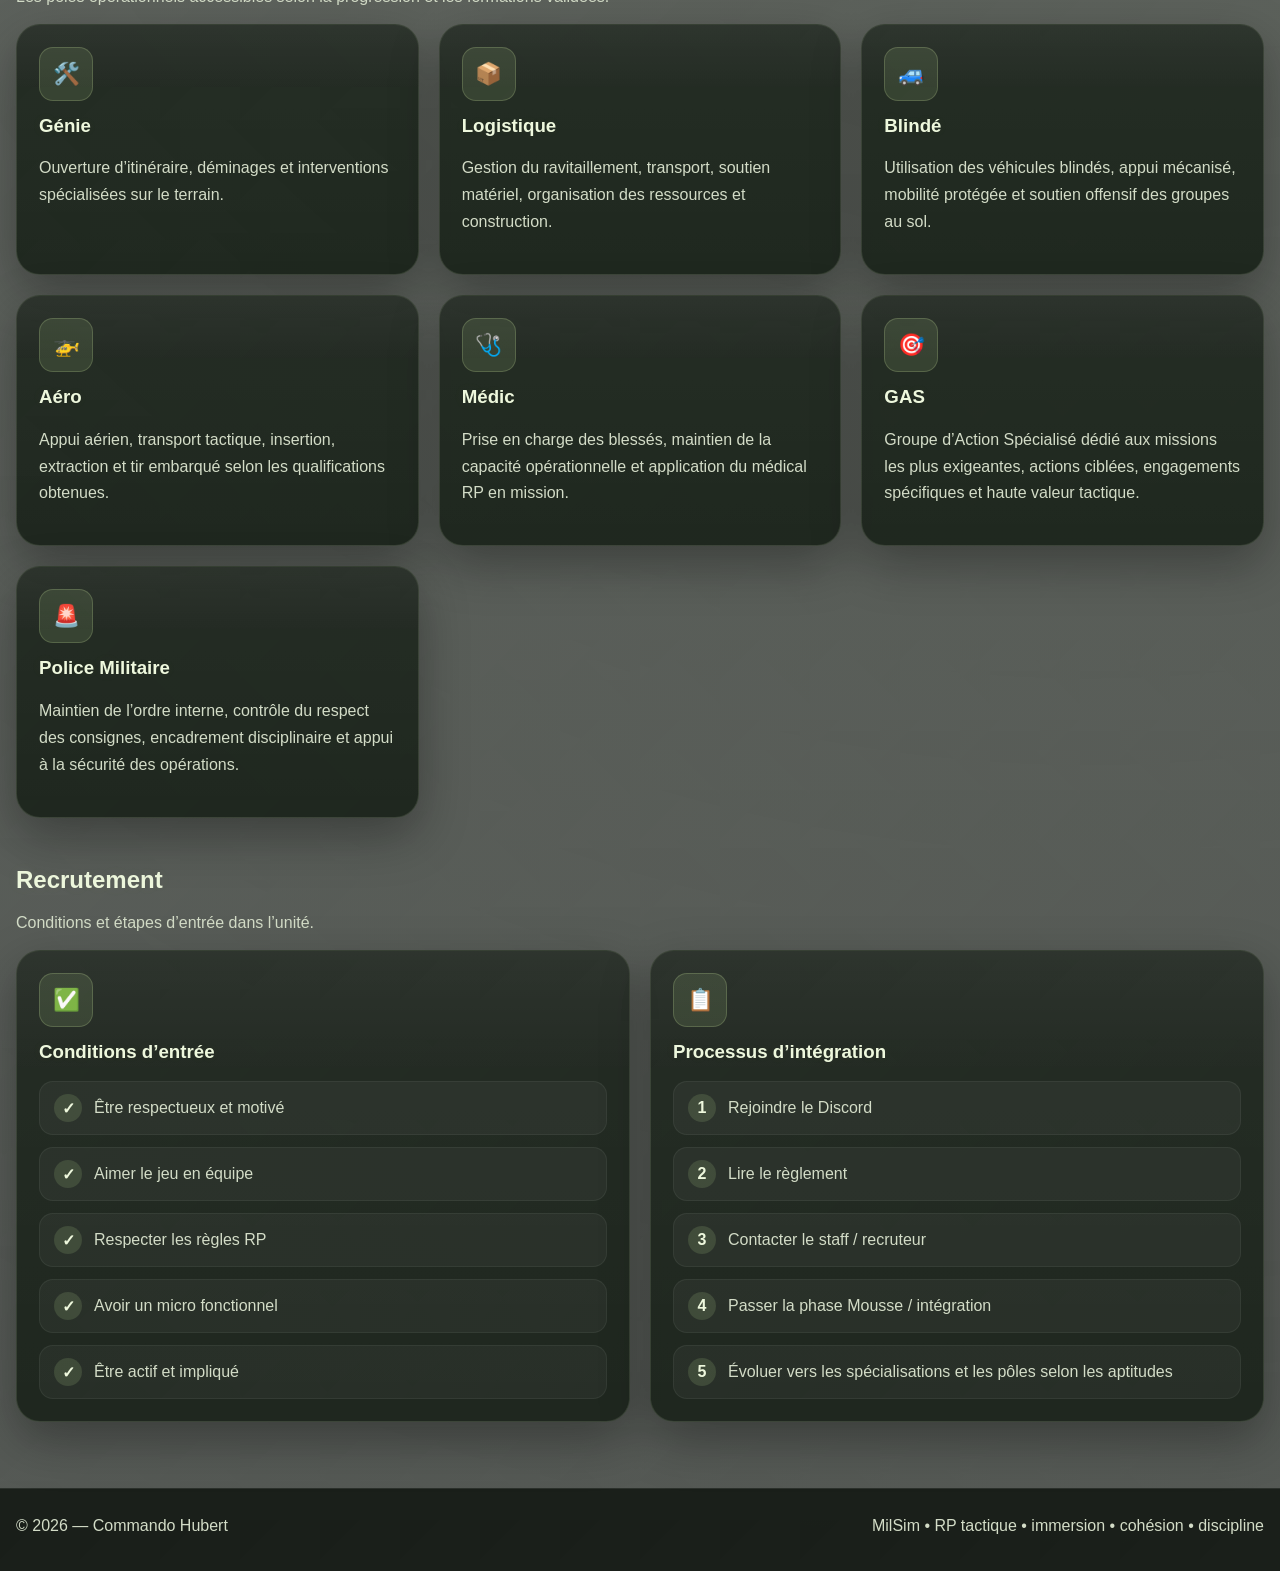
==== commit 2ef0f382: "Bandeau du front : actualisation toutes les 2 minutes - Relecture du flux toutes les 2 min (data-int" ====
--- a/index.html
+++ b/index.html
@@ -947,7 +947,7 @@
   <main>
     <!-- Situation du front : suivi en direct de la campagne « Front Dynamique ».
          Pour passer en direct, remplacer data-source par l'adresse du flux (voir docs/flux-front.md). -->
-    <section class="front" id="front" aria-labelledby="front-titre" data-source="data/front.json">
+    <section class="front" id="front" aria-labelledby="front-titre" data-source="data/front.json" data-intervalle="120">
       <div class="container">
         <div class="panel front-panel">
           <div class="front-entete">
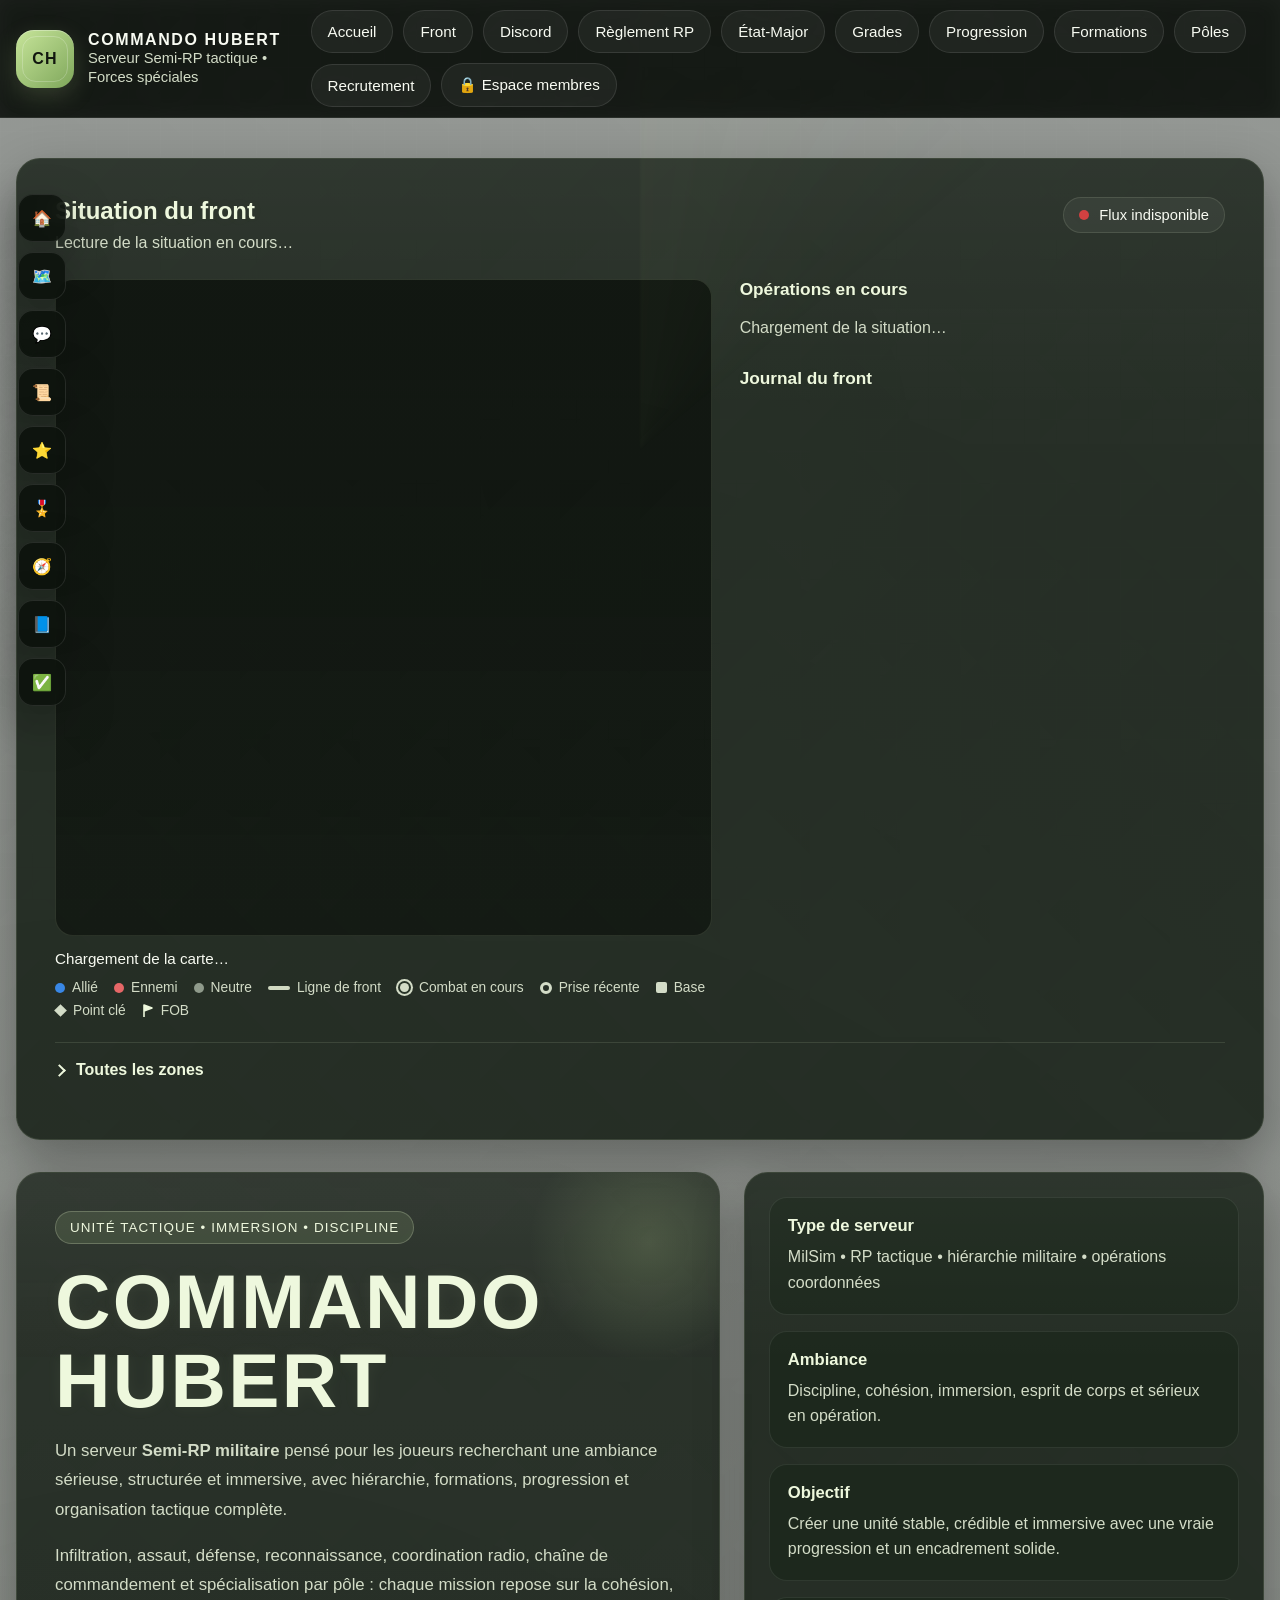
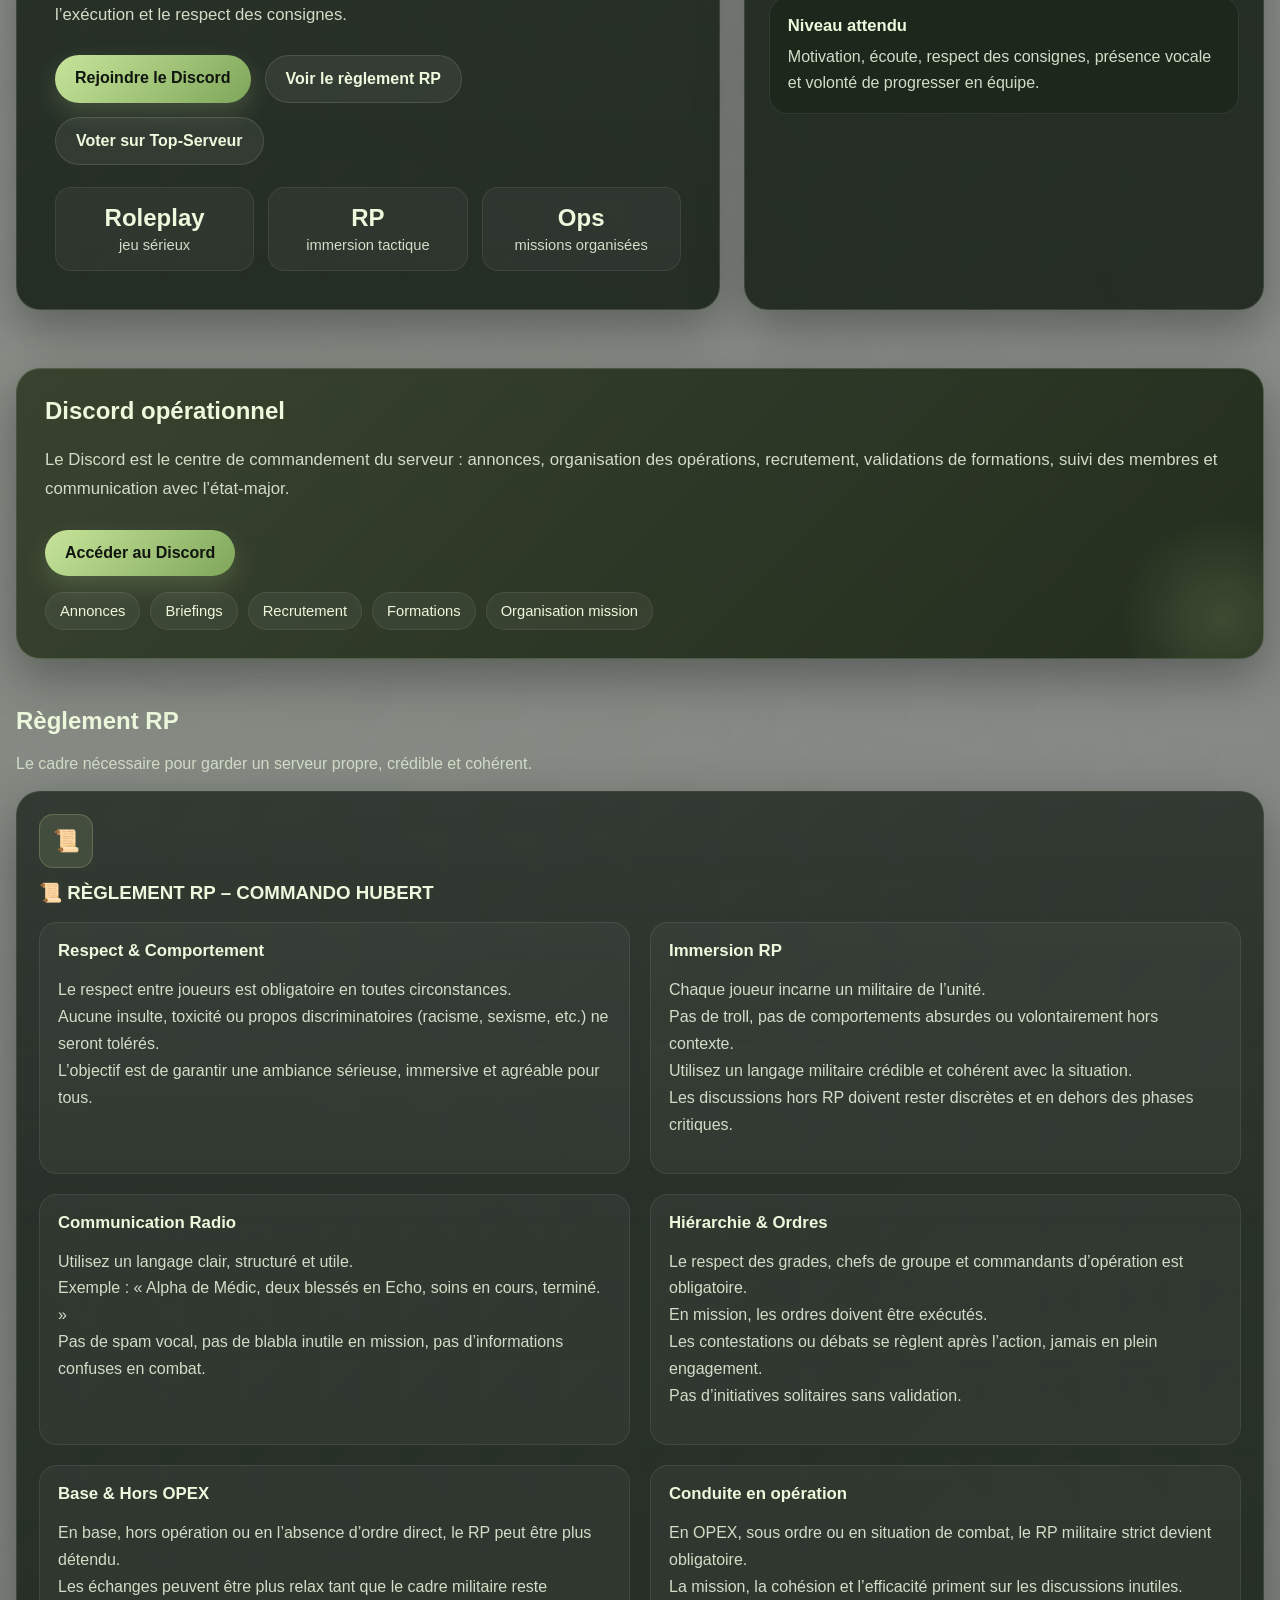
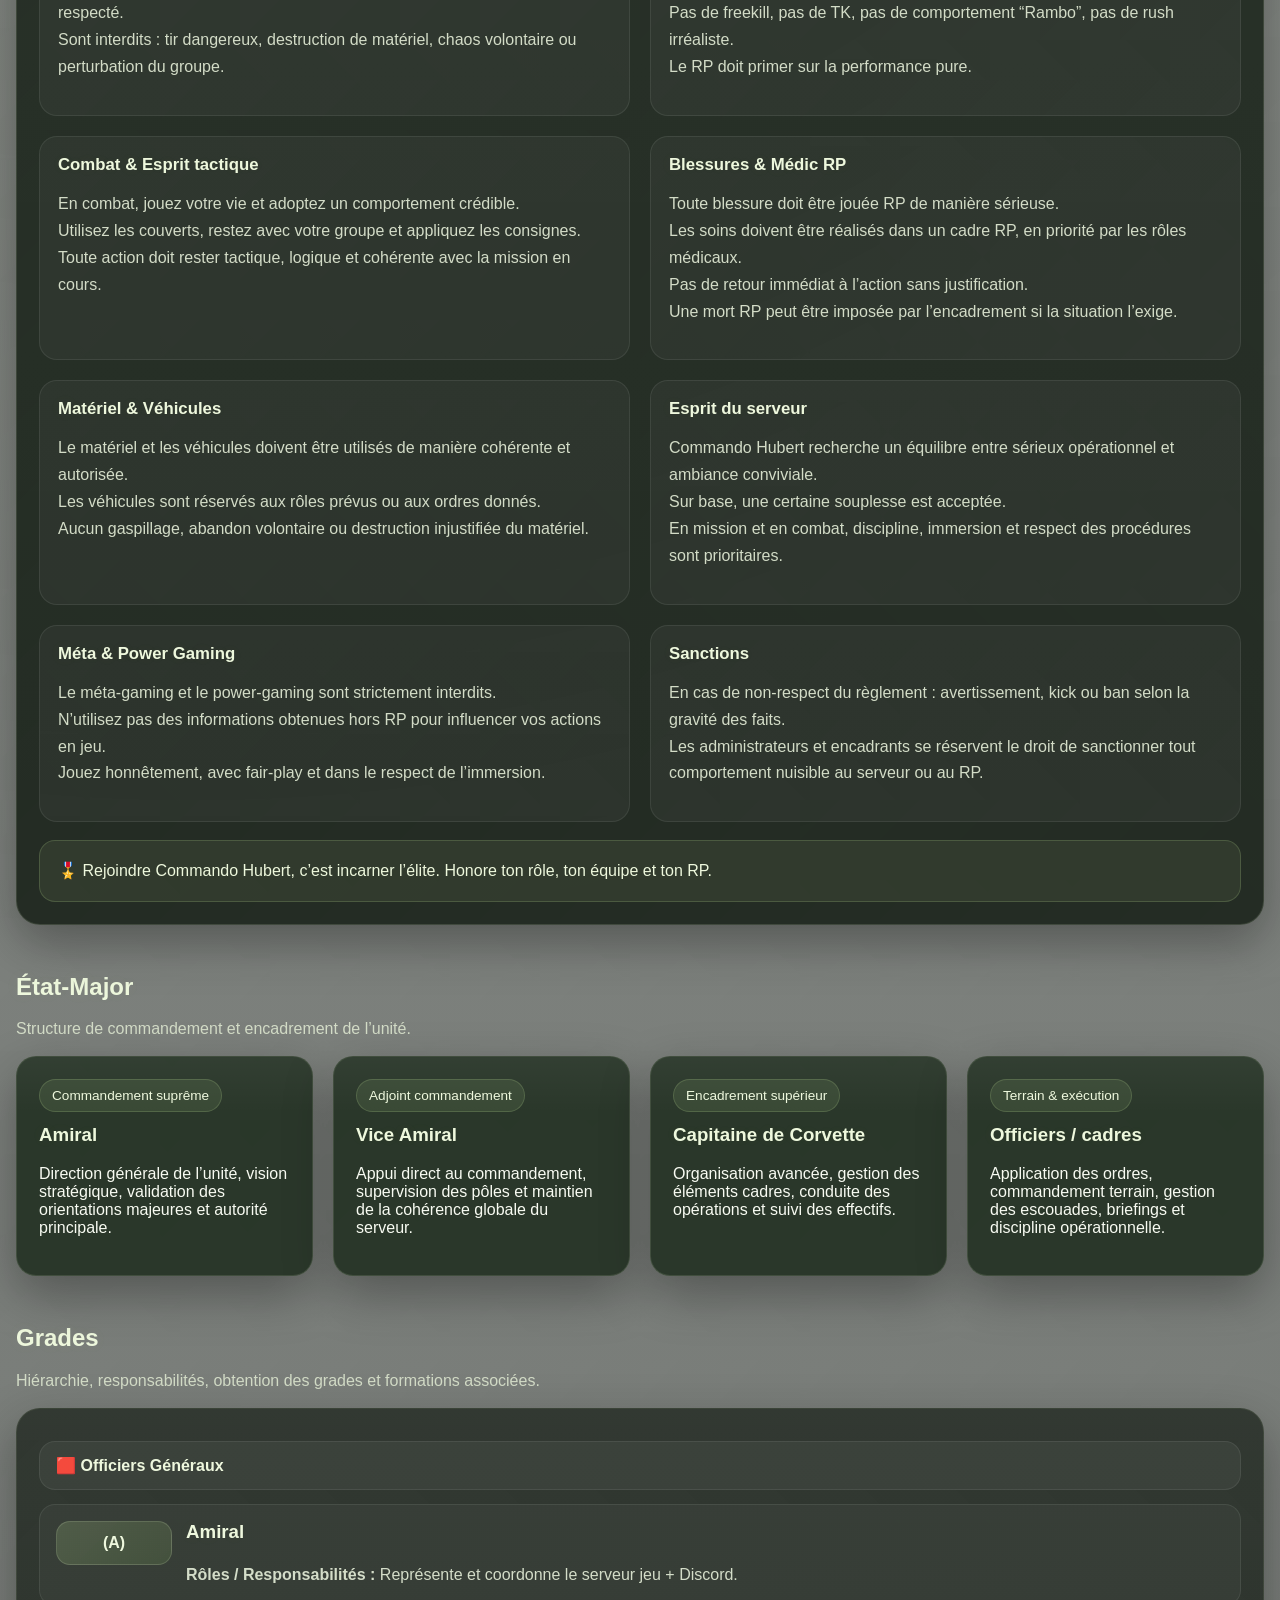
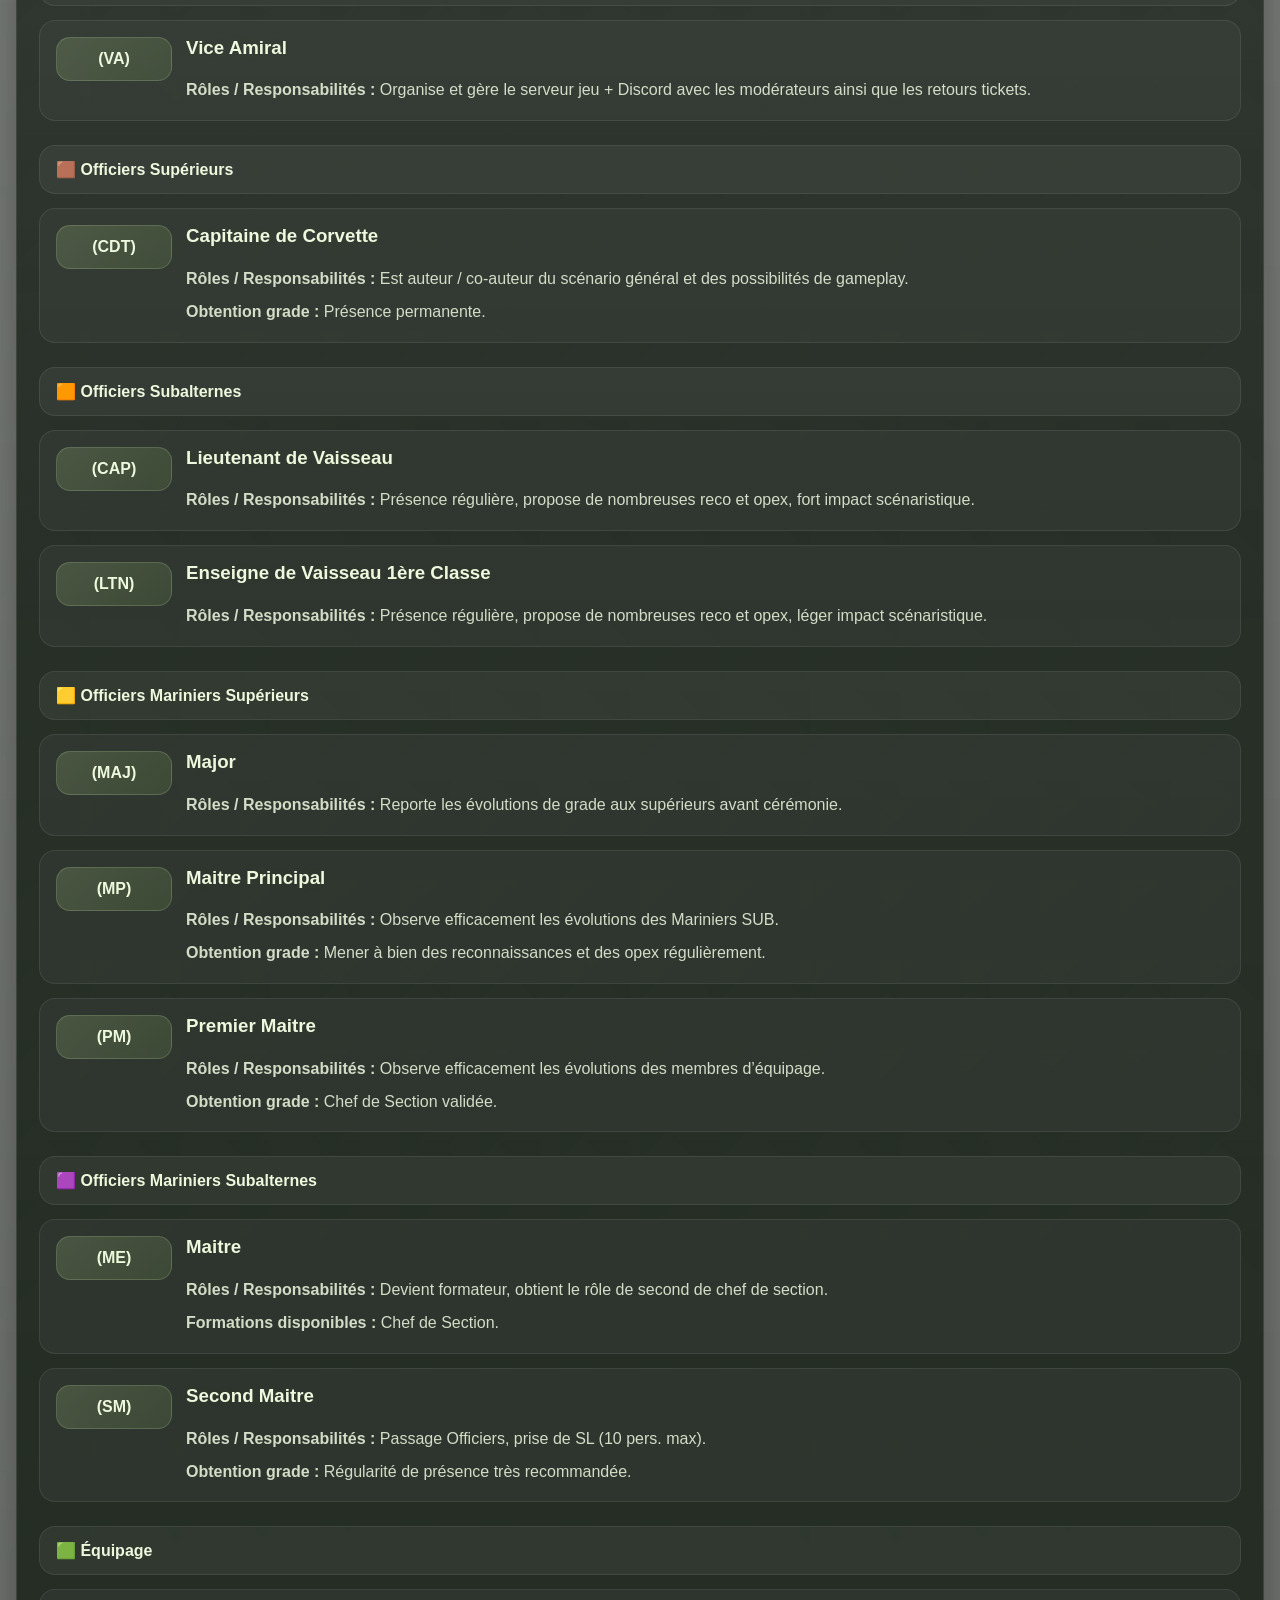
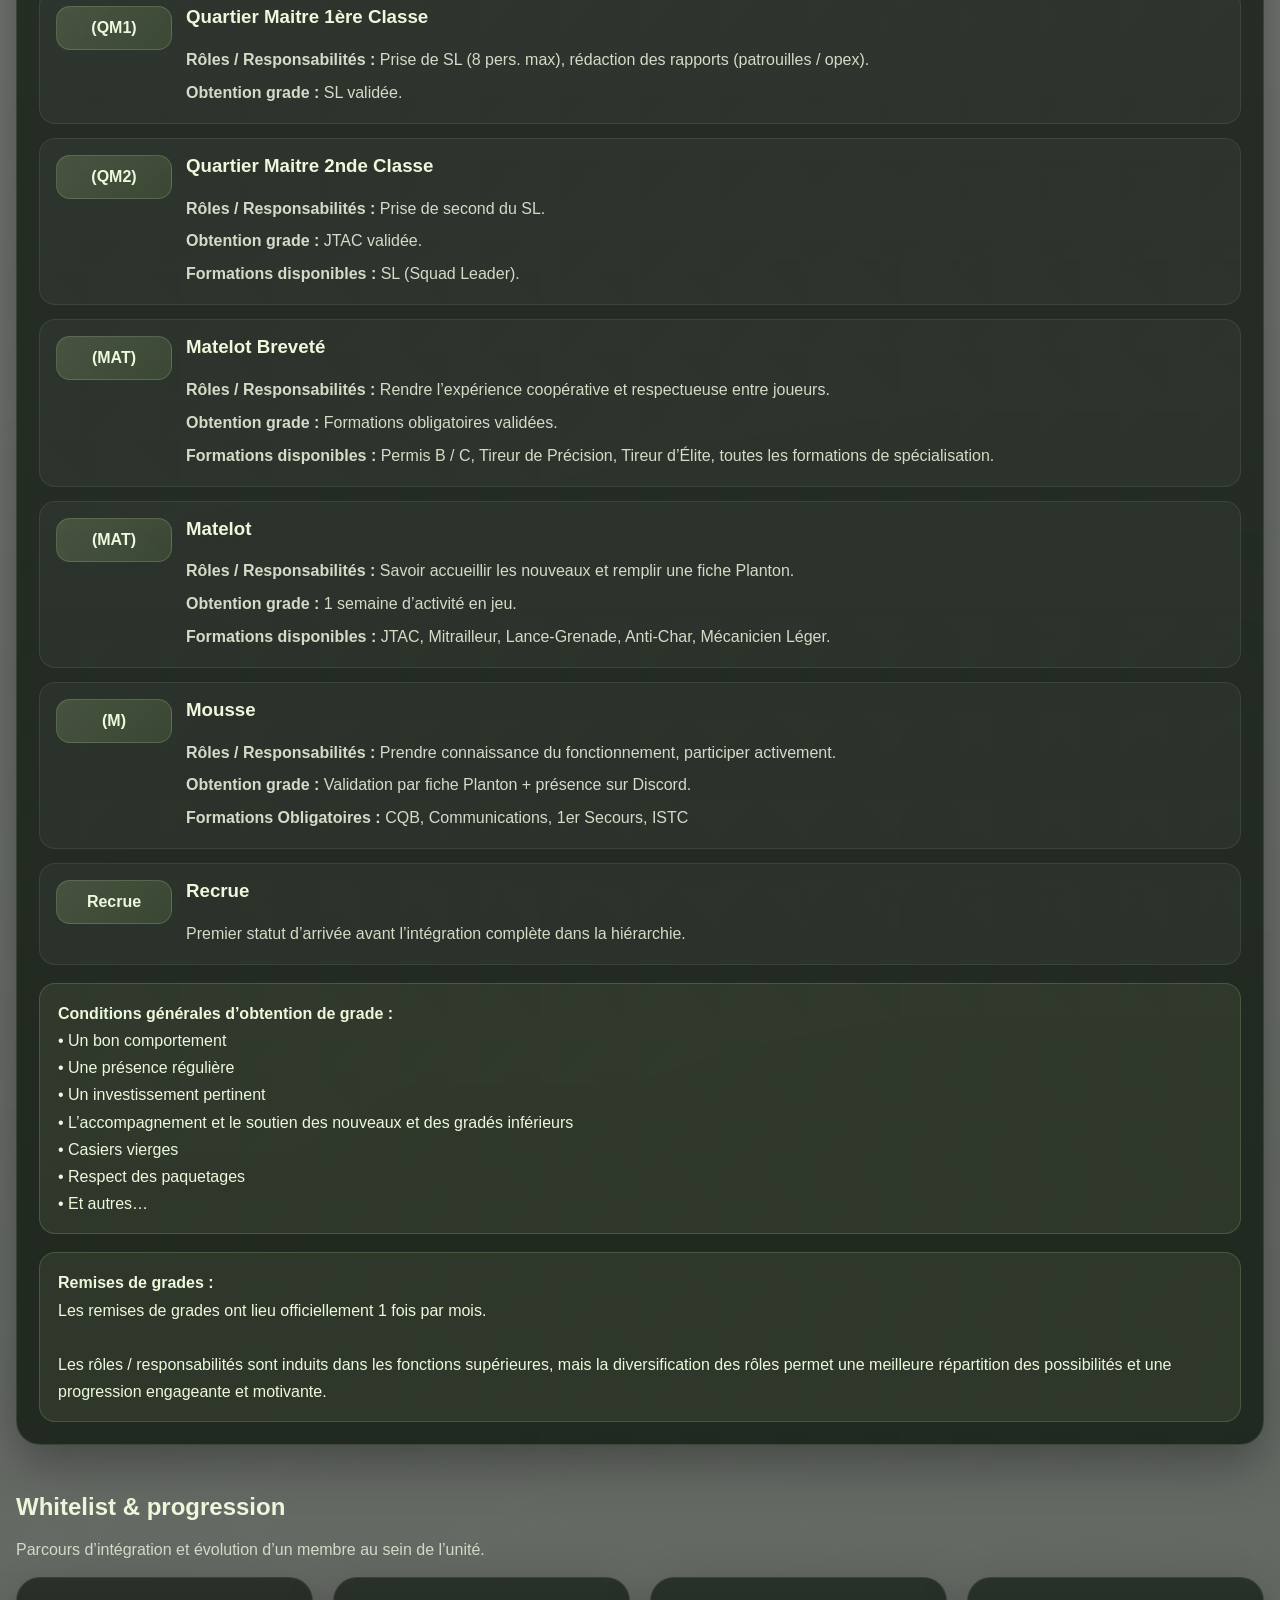
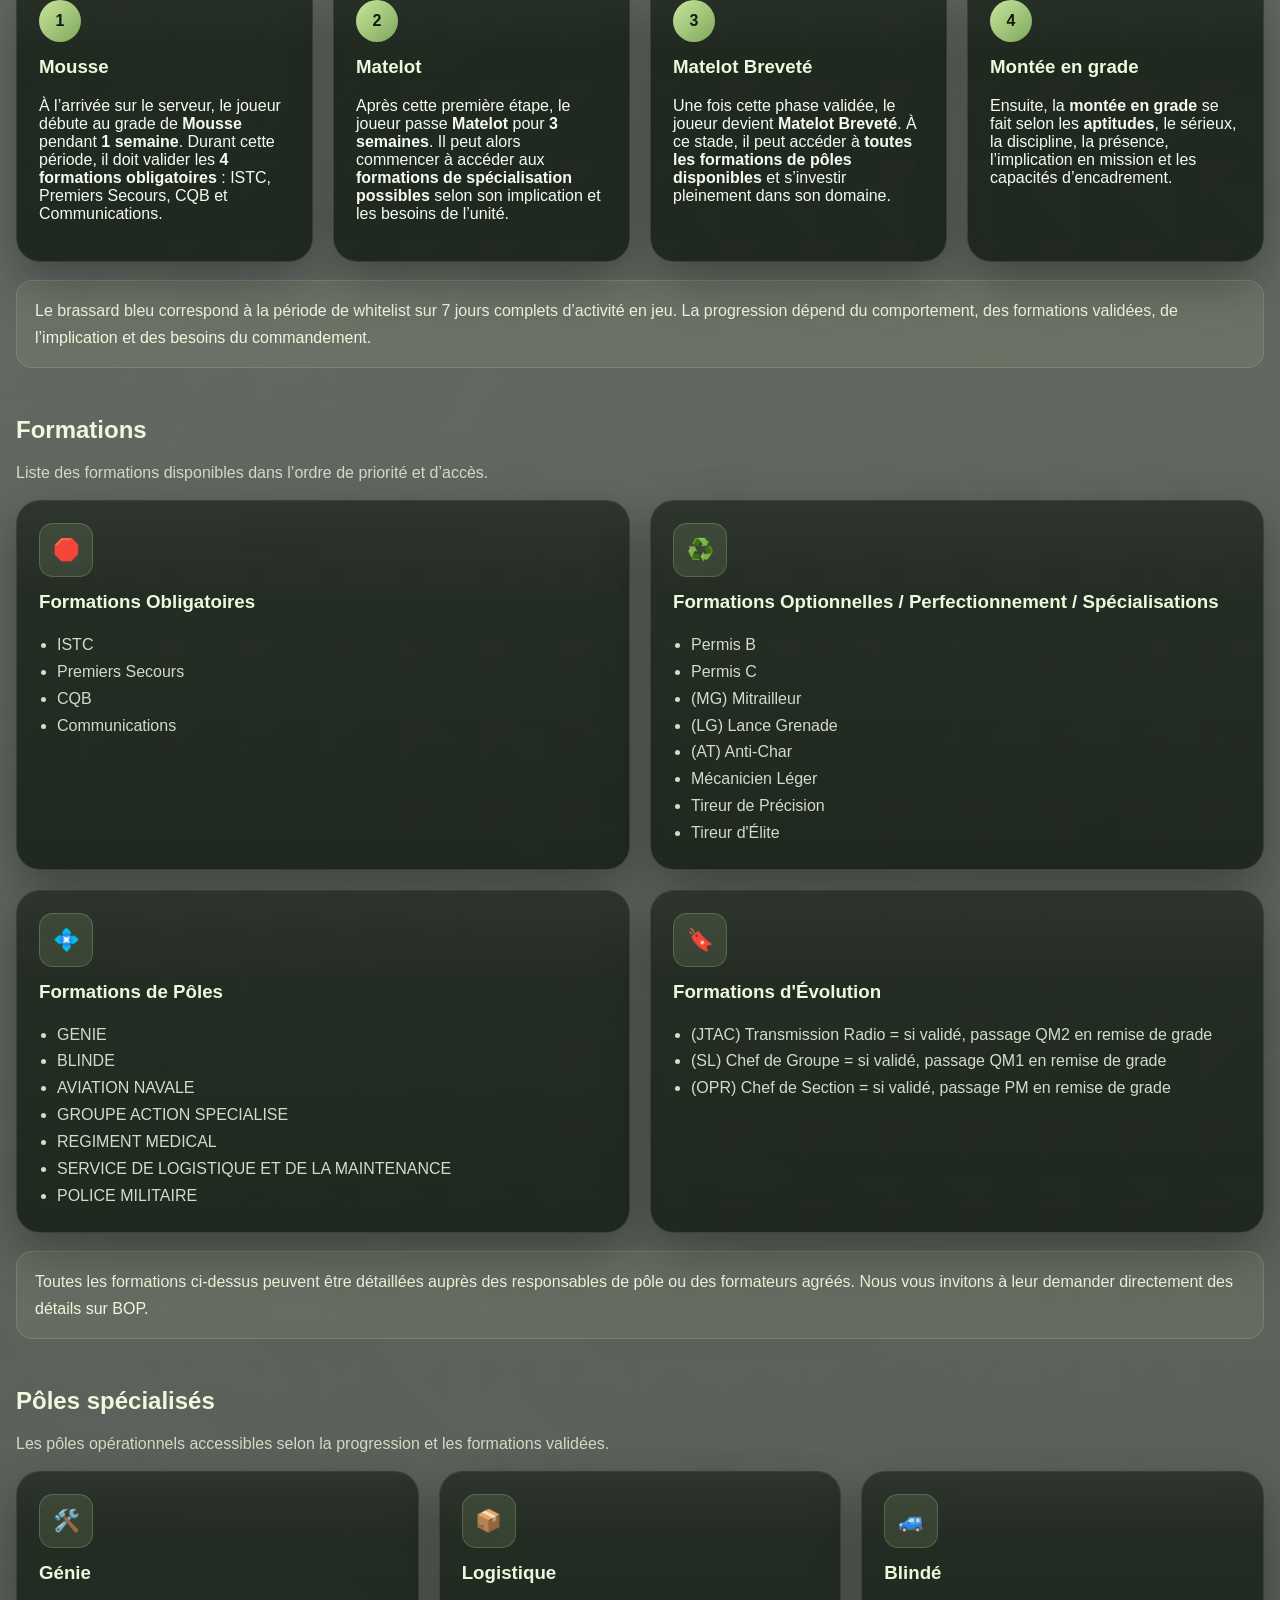
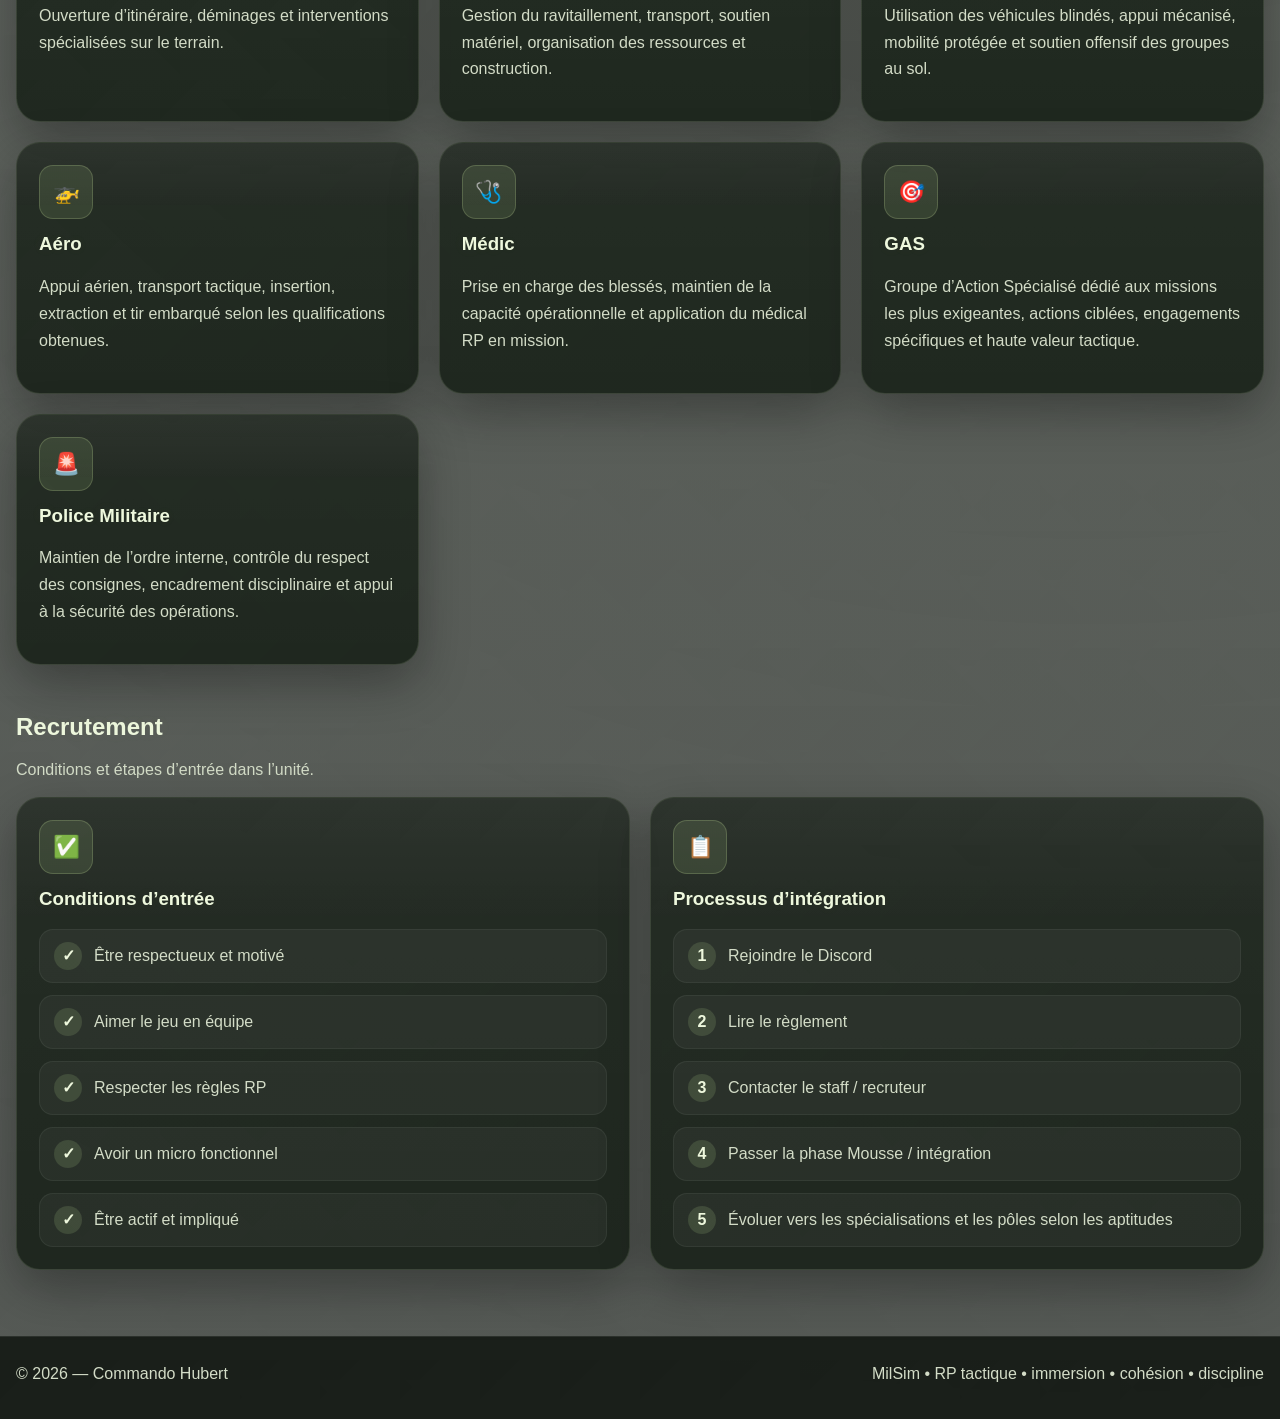
==== commit 7b2e57ff: "Bandeau du front en direct : base Firebase front-dynamique Le bandeau lit maintenant la base Firebas" ====
--- a/index.html
+++ b/index.html
@@ -945,9 +945,9 @@
   </header>
 
   <main>
-    <!-- Situation du front : suivi en direct de la campagne « Front Dynamique ».
-         Pour passer en direct, remplacer data-source par l'adresse du flux (voir docs/flux-front.md). -->
-    <section class="front" id="front" aria-labelledby="front-titre" data-source="data/front.json" data-intervalle="120">
+    <!-- Situation du front : suivi en direct de la campagne « Front Dynamique », publiée par le serveur de jeu
+         dans la base Firebase front-dynamique (voir docs/flux-front.md). Pour revenir à la démonstration : data-source="data/front.json". -->
+    <section class="front" id="front" aria-labelledby="front-titre" data-source="https://front-dynamique-default-rtdb.europe-west1.firebasedatabase.app/front.json" data-intervalle="120">
       <div class="container">
         <div class="panel front-panel">
           <div class="front-entete">
